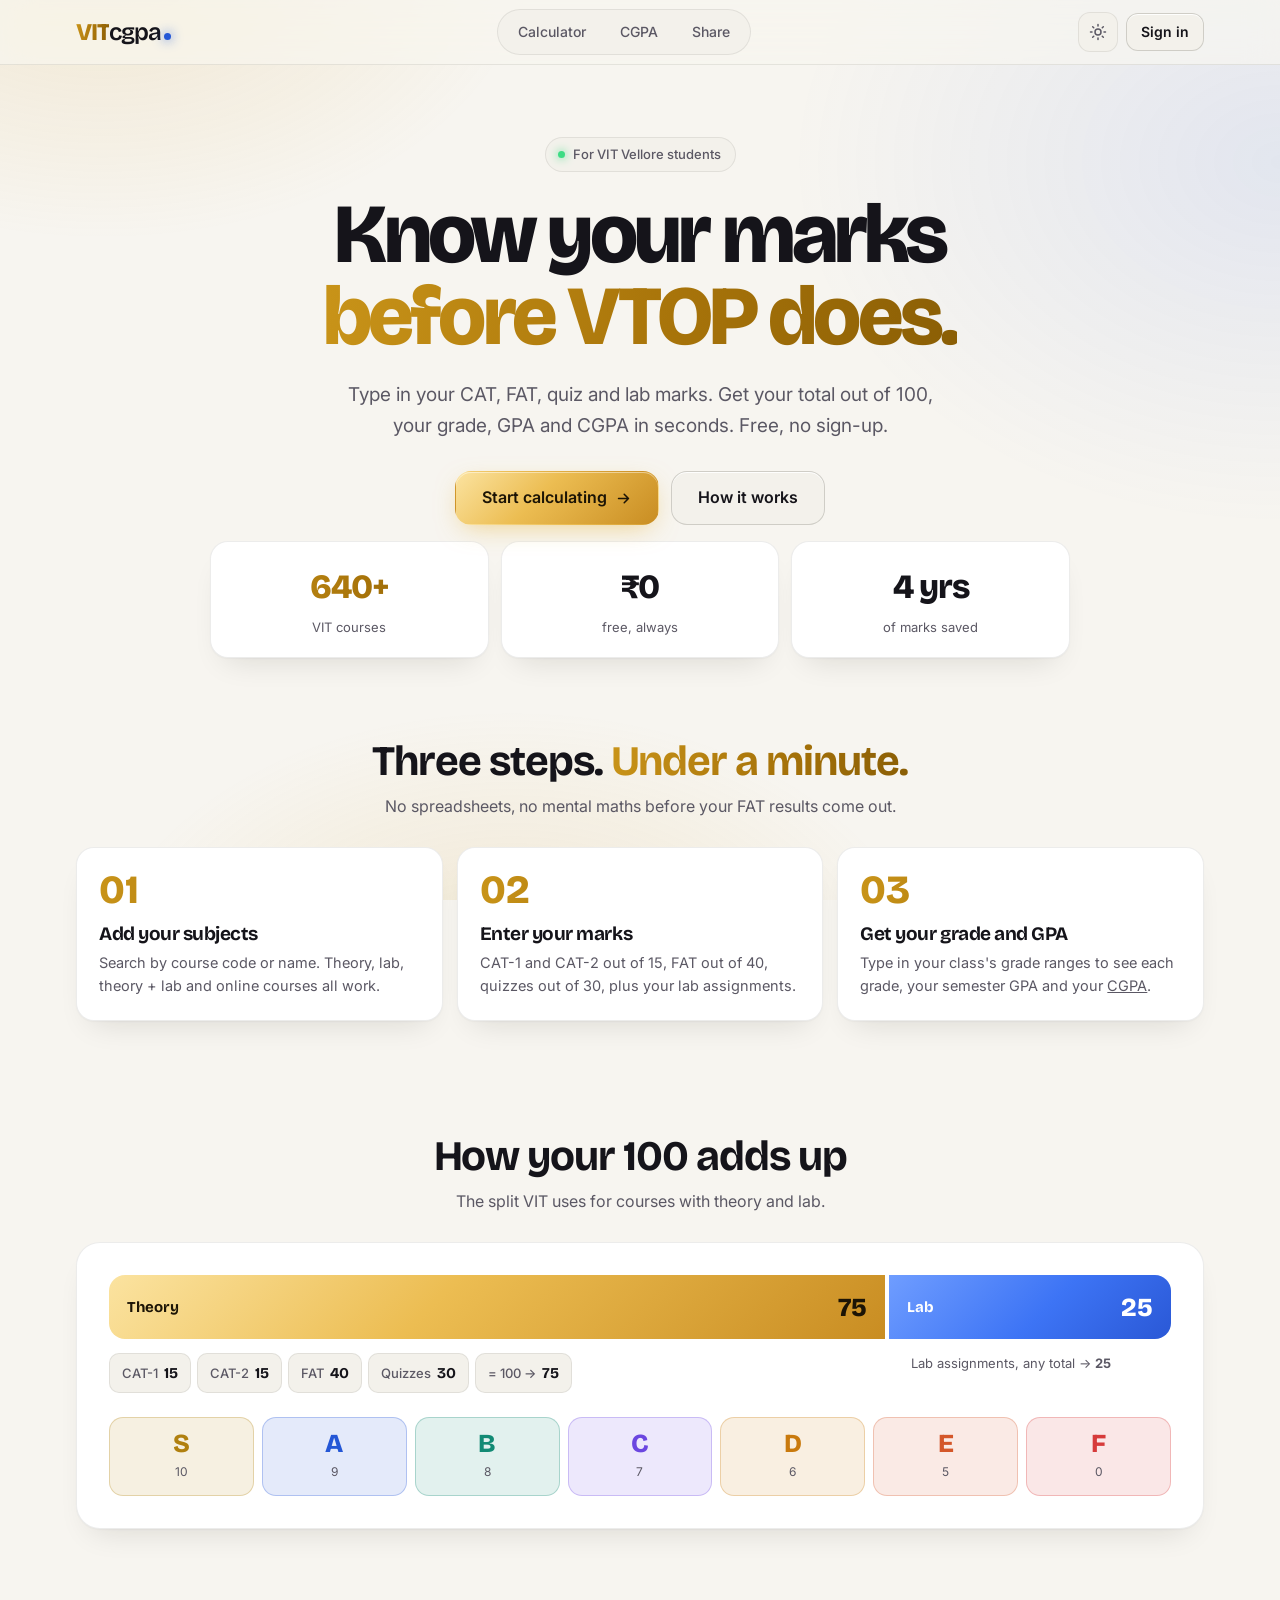
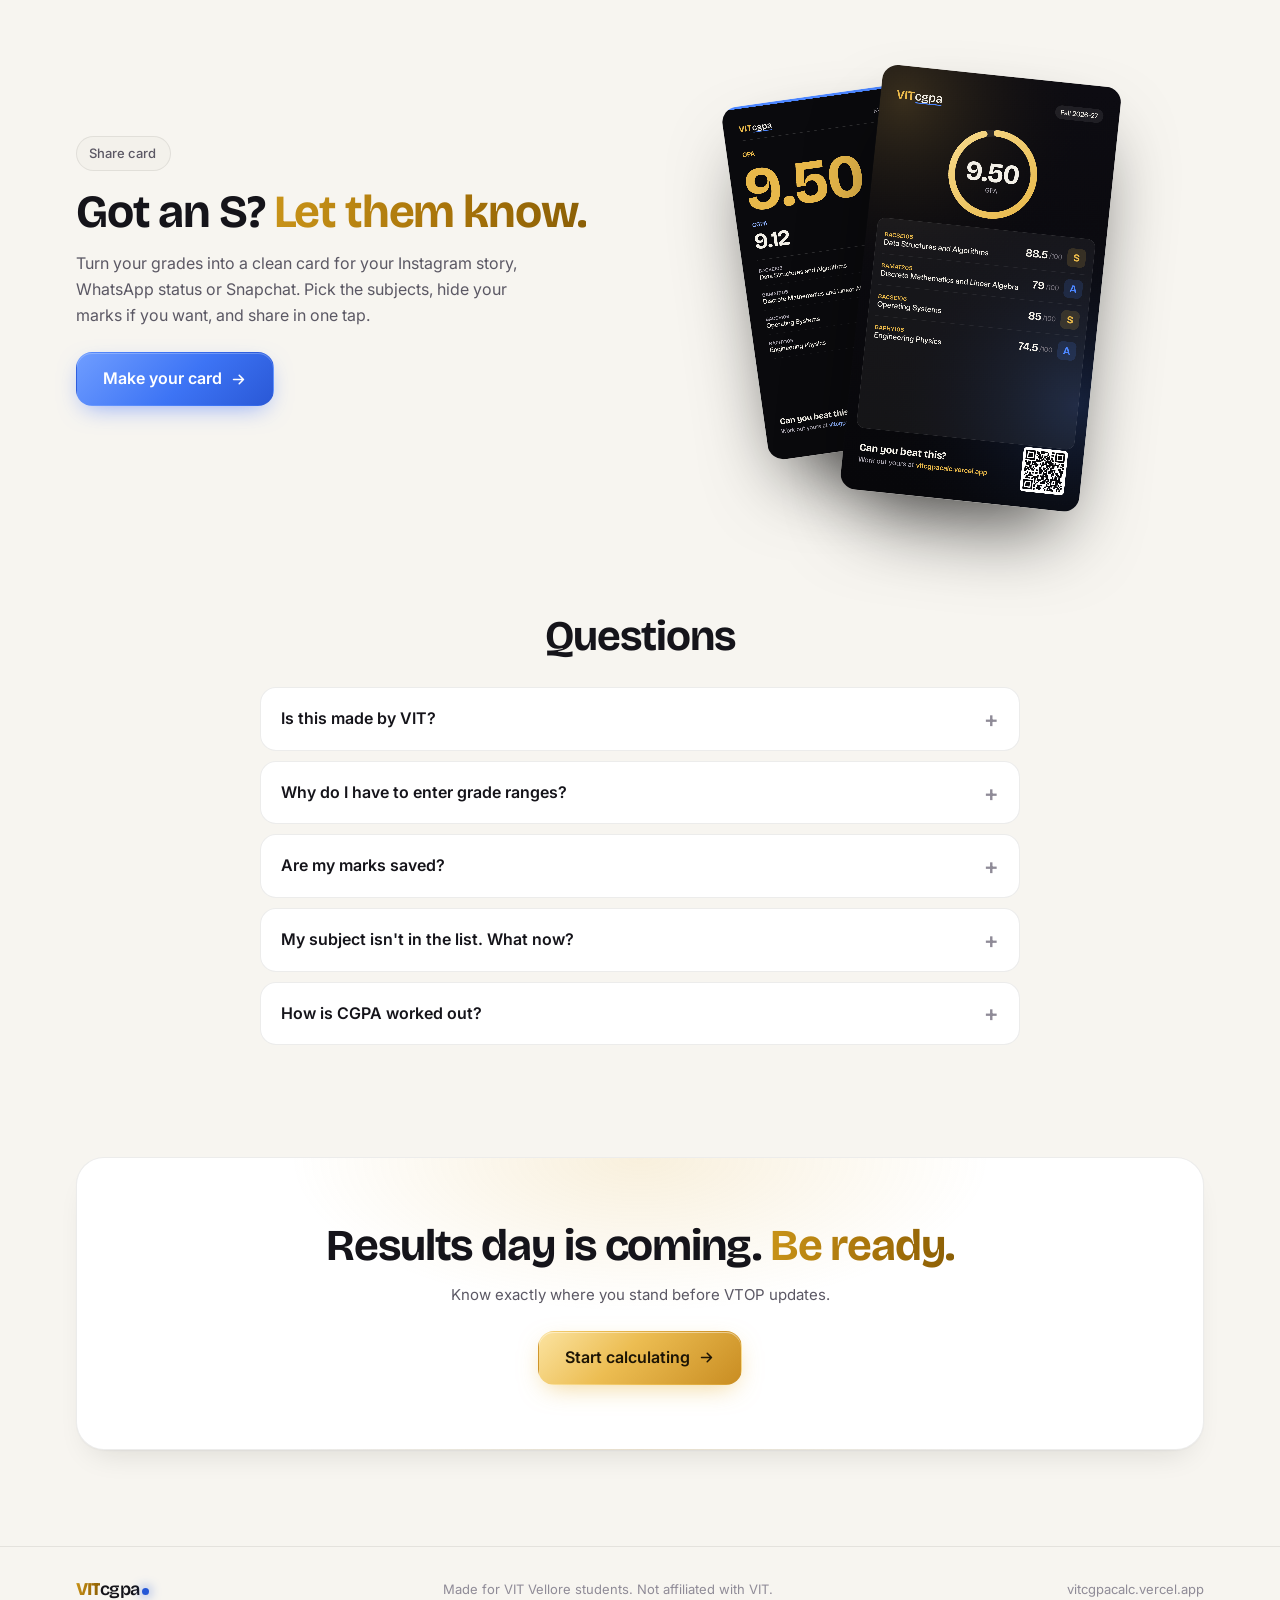
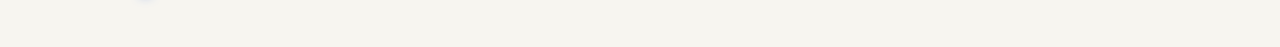
==== index.html @ eaa6151c "Remove home demo, show F in grade ranges, plain grade points, clearer credit labels Co-Authored-By: " ====
<!doctype html>
<html lang="en">
<head>
<meta charset="utf-8">
<meta name="viewport" content="width=device-width, initial-scale=1, viewport-fit=cover">
<title>VIT cgpa · Marks, grade and CGPA calculator for VIT Vellore</title>
<meta name="description" content="Free marks, grade, GPA and CGPA calculator for VIT Vellore students. Enter CAT-1, CAT-2, FAT, quiz and lab marks to see your total out of 100.">
<meta name="theme-color" content="#07070a">
<link rel="preconnect" href="https://fonts.googleapis.com">
<link rel="preconnect" href="https://fonts.gstatic.com" crossorigin>
<link href="https://fonts.googleapis.com/css2?family=Bricolage+Grotesque:opsz,wght@12..96,500..800&family=Inter:wght@400;500;600&display=swap" rel="stylesheet">
<link rel="stylesheet" href="css/style.css">
<script src="js/common.js"></script>
</head>
<body>
<header class="top">
  <div class="wrap top-in">
    <a class="logo" href="./" aria-label="VIT cgpa home"><b>VIT</b><span>cgpa</span><i aria-hidden="true"></i></a>
    <nav class="tabs" aria-label="Main">
      <a class="tab" href="calc">Calculator</a>
      <a class="tab" href="cgpa">CGPA</a>
      <a class="tab" href="share">Share</a>
    </nav>
    <div class="top-actions">
      <button class="icon-btn" type="button" data-theme-toggle aria-label="Switch light or dark mode">
        <svg class="theme-moon" viewBox="0 0 24 24" fill="none" stroke="currentColor" stroke-width="2" stroke-linecap="round" stroke-linejoin="round"><path d="M21 12.8A9 9 0 1 1 11.2 3a7 7 0 0 0 9.8 9.8z"/></svg>
        <svg class="theme-sun" viewBox="0 0 24 24" fill="none" stroke="currentColor" stroke-width="2" stroke-linecap="round"><circle cx="12" cy="12" r="4"/><path d="M12 2v2M12 20v2M4.9 4.9l1.4 1.4M17.7 17.7l1.4 1.4M2 12h2M20 12h2M4.9 19.1l1.4-1.4M17.7 6.3l1.4-1.4"/></svg>
      </button>
      <a class="btn btn-sm" href="#" data-signin>Sign in</a>
    </div>
  </div>
</header>

<main class="wrap">
  <section class="hero">
    <span class="eyebrow"><span class="dot"></span>For VIT Vellore students</span>
    <h1>Know your marks<br><span class="grad">before VTOP does.</span></h1>
    <p class="lead">Type in your CAT, FAT, quiz and lab marks. Get your total out of 100, your grade, GPA and CGPA in seconds. Free, no sign-up.</p>
    <div class="cta">
      <a class="btn btn-gold btn-lg" href="calc">Start calculating
        <svg class="arrow" viewBox="0 0 24 24" fill="none" stroke="currentColor" stroke-width="2.2" stroke-linecap="round" stroke-linejoin="round"><path d="M5 12h14M13 6l6 6-6 6"/></svg></a>
      <a class="btn btn-lg" href="#how">How it works</a>
    </div>

    <div class="tiles">
      <div class="tile"><b class="grad">640+</b><span>VIT courses</span></div>
      <div class="tile"><b>₹0</b><span>free, always</span></div>
      <div class="tile"><b>4 yrs</b><span>of marks saved</span></div>
    </div>
  </section>

  <section class="section reveal" id="how">
    <div class="section-head center">
      <h2>Three steps. <span class="grad">Under a minute.</span></h2>
      <p>No spreadsheets, no mental maths before your FAT results come out.</p>
    </div>
    <div class="steps">
      <div class="step"><div class="num">01</div><h3>Add your subjects</h3><p>Search by course code or name. Theory, lab, theory + lab and online courses all work.</p></div>
      <div class="step"><div class="num">02</div><h3>Enter your marks</h3><p>CAT-1 and CAT-2 out of 15, FAT out of 40, quizzes out of 30, plus your lab assignments.</p></div>
      <div class="step"><div class="num">03</div><h3>Get your grade and GPA</h3><p>Type in your class's grade ranges to see each grade, your semester GPA and your <a href="cgpa">CGPA</a>.</p></div>
    </div>
  </section>

  <section class="section reveal">
    <div class="section-head center">
      <h2>How your 100 adds up</h2>
      <p>The split VIT uses for courses with theory and lab.</p>
    </div>
    <div class="split">
      <div class="split-bar"><div class="th"><span>Theory</span><b>75</b></div><div class="lb"><span>Lab</span><b>25</b></div></div>
      <div class="split-parts">
        <div class="chips"><span class="chip">CAT-1 <b>15</b></span><span class="chip">CAT-2 <b>15</b></span><span class="chip">FAT <b>40</b></span><span class="chip">Quizzes <b>30</b></span><span class="chip">= 100 → <b>75</b></span></div>
        <div class="lbn">Lab assignments, any total → <b>25</b></div>
      </div>
      <div class="grade-scale" aria-label="Grade points">
        <div style="--gc:var(--g-S)"><b>S</b><span>10</span></div>
        <div style="--gc:var(--g-A)"><b>A</b><span>9</span></div>
        <div style="--gc:var(--g-B)"><b>B</b><span>8</span></div>
        <div style="--gc:var(--g-C)"><b>C</b><span>7</span></div>
        <div style="--gc:var(--g-D)"><b>D</b><span>6</span></div>
        <div style="--gc:var(--g-E)"><b>E</b><span>5</span></div>
        <div style="--gc:var(--g-F)"><b>F</b><span>0</span></div>
      </div>
    </div>
  </section>

  <section class="section reveal">
    <div class="share-sec">
      <div>
        <span class="eyebrow">Share card</span>
        <h2 style="margin-top:16px">Got an S? <span class="grad">Let them know.</span></h2>
        <p>Turn your grades into a clean card for your Instagram story, WhatsApp status or Snapchat. Pick the subjects, hide your marks if you want, and share in one tap.</p>
        <a class="btn btn-primary btn-lg" href="share">Make your card
          <svg class="arrow" viewBox="0 0 24 24" fill="none" stroke="currentColor" stroke-width="2.2" stroke-linecap="round" stroke-linejoin="round"><path d="M5 12h14M13 6l6 6-6 6"/></svg></a>
      </div>
      <div class="fan" aria-hidden="true"><canvas class="c1" id="fan1"></canvas><canvas class="c2" id="fan2"></canvas></div>
    </div>
  </section>

  <section class="section reveal">
    <div class="section-head center"><h2>Questions</h2></div>
    <div class="faq">
      <details><summary>Is this made by VIT?</summary><p>No. It's an independent tool made by a VIT Vellore student. Your official marks and grades are always the ones on VTOP.</p></details>
      <details><summary>Why do I have to enter grade ranges?</summary><p>VIT grades are relative, so the cut-offs change from class to class. Type in the ranges your faculty shares and the grade will match your class.</p></details>
      <details><summary>Are my marks saved?</summary><p>Yes, on this device. Sign-in with your VIT student account is coming soon so your marks follow you to every device.</p></details>
      <details><summary>My subject isn't in the list. What now?</summary><p>Add it yourself with its code, title, type and credits. It takes ten seconds and works exactly like the built-in ones.</p></details>
      <details><summary>How is CGPA worked out?</summary><p>Credits × grade points for every course, divided by your total credits. Bigger semesters count more, so it's not a plain average of your GPAs.</p></details>
    </div>
  </section>

  <section class="section reveal">
    <div class="cta-band">
      <h2>Results day is coming. <span class="grad">Be ready.</span></h2>
      <p>Know exactly where you stand before VTOP updates.</p>
      <a class="btn btn-gold btn-lg" href="calc">Start calculating
        <svg class="arrow" viewBox="0 0 24 24" fill="none" stroke="currentColor" stroke-width="2.2" stroke-linecap="round" stroke-linejoin="round"><path d="M5 12h14M13 6l6 6-6 6"/></svg></a>
    </div>
  </section>
</main>

<footer class="footer"><div class="wrap"><a class="logo" href="./" aria-label="VIT cgpa home"><b>VIT</b><span>cgpa</span><i aria-hidden="true"></i></a><span>Made for VIT Vellore students. Not affiliated with VIT.</span><span>vitcgpacalc.vercel.app</span></div></footer>
<script src="js/qr.js"></script>
<script src="js/card.js"></script>
<script src="js/home.js"></script>
</body>
</html>
---- css/style.css ----
/* ===== tokens ===== */
:root {
  --bg: #07070a;
  --glow-a: rgba(232, 184, 74, 0.13);
  --glow-b: rgba(60, 110, 255, 0.12);
  --surface: #101015;
  --surface-2: #17171e;
  --surface-3: #22222b;
  --glass: rgba(18, 18, 24, 0.72);
  --border: rgba(255, 255, 255, 0.07);
  --border-strong: rgba(255, 255, 255, 0.14);
  --hi: rgba(255, 255, 255, 0.06);
  --text: #f5f2ea;
  --text-2: #aaa6b0;
  --text-3: #6d6a75;
  --gold: #e8b84a;
  --gold-2: #f6d98b;
  --gold-ink: #1c1405;
  --gold-soft: rgba(232, 184, 74, 0.12);
  --gold-grad: linear-gradient(135deg, #fbe3a0 0%, #ecbd52 42%, #c98d22 100%);
  --text-grad: linear-gradient(100deg, #fbe3a0 0%, #e8b84a 45%, #d9962a 100%);
  --blue: #4c86ff;
  --blue-hover: #6b9bff;
  --blue-soft: rgba(76, 134, 255, 0.14);
  --blue-grad: linear-gradient(135deg, #6f9dff 0%, #3d74f5 55%, #2a58d6 100%);
  --on-blue: #ffffff;
  --danger: #ff6b6b;
  --danger-soft: rgba(255, 107, 107, 0.12);
  --warn-bg: rgba(232, 184, 74, 0.08);
  --warn-text: #f0cd7a;
  --g-S: #e8b84a; --g-A: #4c86ff; --g-B: #2fc4a8; --g-C: #9d7bff;
  --g-D: #f2a23c; --g-E: #f07a4a; --g-F: #ff5d5d;
  --radius: 18px;
  --radius-sm: 12px;
  --shadow: 0 1px 0 var(--hi) inset, 0 20px 40px -18px rgba(0, 0, 0, 0.6);
  --shadow-lg: 0 1px 0 var(--hi) inset, 0 40px 80px -30px rgba(0, 0, 0, 0.8);
  --ease: cubic-bezier(.2, .8, .2, 1);
  --font-display: "Bricolage Grotesque", system-ui, sans-serif;
  --font-body: "Inter", system-ui, sans-serif;
  color-scheme: dark;
}
:root[data-theme="light"] {
  --bg: #f7f5f0; --glow-a: rgba(214, 160, 40, 0.16); --glow-b: rgba(50, 100, 230, 0.10);
  --surface: #ffffff; --surface-2: #f3f1eb; --surface-3: #e8e4db; --glass: rgba(255, 255, 255, 0.78);
  --border: rgba(24, 20, 10, 0.08); --border-strong: rgba(24, 20, 10, 0.16); --hi: rgba(255, 255, 255, 0.9);
  --text: #15141a; --text-2: #5b5864; --text-3: #8f8b97;
  --gold: #b0800f; --gold-2: #7d5a05; --gold-ink: #1c1405; --gold-soft: rgba(176, 128, 15, 0.12);
  --text-grad: linear-gradient(100deg, #c99419 0%, #a8740a 55%, #8a5e05 100%);
  --blue: #2457d6; --blue-hover: #1c48b8; --blue-soft: rgba(36, 87, 214, 0.1);
  --danger: #d63b3b; --danger-soft: rgba(214, 59, 59, 0.08);
  --warn-bg: #fbf1d8; --warn-text: #6e5005;
  --g-S: #b0800f; --g-A: #2457d6; --g-B: #128a74; --g-C: #6b46e0;
  --g-D: #c97a0e; --g-E: #d4572a; --g-F: #d63b3b;
  --shadow: 0 1px 2px rgba(24, 20, 10, 0.04), 0 16px 32px -16px rgba(24, 20, 10, 0.14);
  --shadow-lg: 0 2px 4px rgba(24, 20, 10, 0.04), 0 40px 70px -30px rgba(24, 20, 10, 0.25);
  color-scheme: light;
}
@media (prefers-color-scheme: light) {
  :root:not([data-theme="dark"]) {
    --bg: #f7f5f0; --glow-a: rgba(214, 160, 40, 0.16); --glow-b: rgba(50, 100, 230, 0.10);
    --surface: #ffffff; --surface-2: #f3f1eb; --surface-3: #e8e4db; --glass: rgba(255, 255, 255, 0.78);
    --border: rgba(24, 20, 10, 0.08); --border-strong: rgba(24, 20, 10, 0.16); --hi: rgba(255, 255, 255, 0.9);
    --text: #15141a; --text-2: #5b5864; --text-3: #8f8b97;
    --gold: #b0800f; --gold-2: #7d5a05; --gold-ink: #1c1405; --gold-soft: rgba(176, 128, 15, 0.12);
    --text-grad: linear-gradient(100deg, #c99419 0%, #a8740a 55%, #8a5e05 100%);
    --blue: #2457d6; --blue-hover: #1c48b8; --blue-soft: rgba(36, 87, 214, 0.1);
    --danger: #d63b3b; --danger-soft: rgba(214, 59, 59, 0.08);
    --warn-bg: #fbf1d8; --warn-text: #6e5005;
    --g-S: #b0800f; --g-A: #2457d6; --g-B: #128a74; --g-C: #6b46e0;
    --g-D: #c97a0e; --g-E: #d4572a; --g-F: #d63b3b;
    --shadow: 0 1px 2px rgba(24, 20, 10, 0.04), 0 16px 32px -16px rgba(24, 20, 10, 0.14);
    --shadow-lg: 0 2px 4px rgba(24, 20, 10, 0.04), 0 40px 70px -30px rgba(24, 20, 10, 0.25);
    color-scheme: light;
  }
}

/* ===== base ===== */
*, *::before, *::after { box-sizing: border-box; }
html { -webkit-text-size-adjust: 100%; scroll-behavior: smooth; }
body {
  margin: 0; min-height: 100vh; background: var(--bg); color: var(--text);
  font: 400 15px/1.6 var(--font-body); -webkit-font-smoothing: antialiased; overflow-x: hidden;
}
body::before {
  content: ""; position: fixed; inset: 0; z-index: -1; pointer-events: none;
  background:
    radial-gradient(620px 420px at 8% -6%, var(--glow-a), transparent 70%),
    radial-gradient(700px 520px at 100% 18%, var(--glow-b), transparent 70%),
    radial-gradient(600px 400px at 40% 110%, var(--glow-a), transparent 70%);
}
h1, h2, h3 { font-family: var(--font-display); font-weight: 700; letter-spacing: -0.025em; line-height: 1.1; margin: 0; }
a { color: inherit; }
button, input, select { font: inherit; color: inherit; }
button { cursor: pointer; }
::selection { background: var(--gold); color: var(--gold-ink); }
:focus-visible { outline: 2px solid var(--blue); outline-offset: 2px; }
[hidden] { display: none !important; }
.sr-only { position: absolute; width: 1px; height: 1px; overflow: hidden; clip: rect(0 0 0 0); white-space: nowrap; }
.wrap { width: 100%; max-width: 1160px; margin: 0 auto; padding: 0 16px; }
.grad { background: var(--text-grad); -webkit-background-clip: text; background-clip: text; color: transparent; }

/* ===== header ===== */
.top { position: sticky; top: 0; z-index: 30; background: color-mix(in srgb, var(--bg) 72%, transparent); backdrop-filter: saturate(160%) blur(16px); -webkit-backdrop-filter: saturate(160%) blur(16px); border-bottom: 1px solid var(--border); }
.top-in { display: flex; align-items: center; gap: 12px; height: 64px; }
.logo { font-family: var(--font-display); font-size: 24px; font-weight: 800; letter-spacing: -0.05em; text-decoration: none; display: inline-flex; align-items: baseline; line-height: 1; flex: none; }
.logo b { font-weight: 800; background: var(--text-grad); -webkit-background-clip: text; background-clip: text; color: transparent; }
.logo span { color: var(--text); font-weight: 600; }
.logo i { width: 7px; height: 7px; border-radius: 50%; background: var(--blue); margin-left: 3px; display: inline-block; box-shadow: 0 0 12px var(--blue); }
.tabs { display: flex; gap: 2px; padding: 4px; margin: 0 auto; border-radius: 999px; background: var(--surface-2); border: 1px solid var(--border); }
.tab { text-decoration: none; padding: 7px 16px; border-radius: 999px; font-size: 14px; font-weight: 500; color: var(--text-2); transition: color .15s, background .15s; text-align: center; white-space: nowrap; }
.tab:hover { color: var(--text); }
.tab[aria-current="page"] { color: var(--text); background: var(--surface); box-shadow: 0 1px 0 var(--hi) inset, 0 2px 8px rgba(0, 0, 0, .25); }
.top-actions { display: flex; align-items: center; gap: 8px; flex: none; }
.icon-btn { width: 40px; height: 40px; display: grid; place-items: center; border-radius: 12px; border: 1px solid var(--border); background: var(--surface-2); color: var(--text-2); transition: color .15s, border-color .15s; }
.icon-btn:hover { color: var(--text); border-color: var(--border-strong); }
.icon-btn svg { width: 18px; height: 18px; }
.theme-sun { display: none; }
:root[data-theme="light"] .theme-sun { display: block; }
:root[data-theme="light"] .theme-moon { display: none; }
@media (prefers-color-scheme: light) {
  :root:not([data-theme]) .theme-sun { display: block; }
  :root:not([data-theme]) .theme-moon { display: none; }
}
@media (max-width: 720px) {
  .top-in { flex-wrap: wrap; height: auto; padding-top: 10px; padding-bottom: 10px; row-gap: 10px; }
  .top-actions { margin-left: auto; }
  .tabs { order: 3; width: 100%; margin: 0; }
  .tab { flex: 1; padding: 8px 6px; }
}

/* ===== buttons ===== */
.btn { position: relative; display: inline-flex; align-items: center; justify-content: center; gap: 8px; height: 46px; padding: 0 20px; border-radius: 14px; border: 1px solid var(--border-strong); background: var(--surface-2); font-weight: 600; font-size: 15px; text-decoration: none; transition: transform .12s, box-shadow .2s, background .15s, border-color .15s; white-space: nowrap; box-shadow: 0 1px 0 var(--hi) inset; }
.btn:hover { border-color: var(--text-3); }
.btn:active { transform: scale(0.97); }
.btn-primary { background: var(--blue-grad); border-color: transparent; color: var(--on-blue); box-shadow: 0 1px 0 rgba(255,255,255,.25) inset, 0 8px 24px -8px rgba(60, 110, 255, .6); }
.btn-primary:hover { border-color: transparent; box-shadow: 0 1px 0 rgba(255,255,255,.25) inset, 0 10px 30px -6px rgba(60, 110, 255, .75); }
.btn-gold { background: var(--gold-grad); border-color: transparent; color: var(--gold-ink); box-shadow: 0 1px 0 rgba(255,255,255,.45) inset, 0 8px 26px -8px rgba(232, 184, 74, .65); }
.btn-gold:hover { border-color: transparent; box-shadow: 0 1px 0 rgba(255,255,255,.45) inset, 0 12px 34px -6px rgba(232, 184, 74, .8); }
.btn-lg { height: 54px; padding: 0 26px; font-size: 16px; border-radius: 16px; }
.btn-sm { height: 38px; padding: 0 14px; font-size: 14px; border-radius: 12px; }
.btn-ghost { background: transparent; border-color: transparent; color: var(--text-2); box-shadow: none; }
.btn-ghost:hover { color: var(--text); background: var(--surface-2); border-color: transparent; }
.btn svg { width: 17px; height: 17px; }
.btn .arrow { transition: transform .2s var(--ease); }
.btn:hover .arrow { transform: translateX(3px); }

/* ===== banner ===== */
.banner { background: var(--warn-bg); color: var(--warn-text); font-size: 13.5px; border-bottom: 1px solid var(--border); }
.banner .wrap { display: flex; align-items: center; gap: 10px; min-height: 42px; padding-top: 6px; padding-bottom: 6px; }
.banner p { margin: 0; flex: 1; }
.banner a { font-weight: 600; }
.banner button { background: none; border: 0; color: inherit; padding: 6px; border-radius: 8px; display: grid; }
.banner button svg { width: 16px; height: 16px; }

/* ===== shared bits ===== */
.eyebrow { display: inline-flex; align-items: center; gap: 8px; font-size: 13px; color: var(--text-2); background: var(--surface-2); border: 1px solid var(--border); padding: 6px 14px 6px 12px; border-radius: 999px; font-weight: 500; }
.eyebrow .dot { width: 7px; height: 7px; border-radius: 50%; background: #3ddc84; box-shadow: 0 0 10px #3ddc84; }
.section { padding: 56px 0; }
.section-head { margin-bottom: 28px; }
.section-head.center { text-align: center; }
.section-head h2 { font-size: clamp(28px, 4.6vw, 42px); }
.section-head p { color: var(--text-2); margin: 10px auto 0; max-width: 560px; font-size: 16px; }
.steps { display: grid; gap: 14px; grid-template-columns: repeat(auto-fit, minmax(240px, 1fr)); }
.step { background: var(--surface); border: 1px solid var(--border); border-radius: var(--radius); padding: 22px; box-shadow: var(--shadow); }
.step .num { font-family: var(--font-display); font-size: 40px; font-weight: 800; line-height: 1; background: var(--text-grad); -webkit-background-clip: text; background-clip: text; color: transparent; }
.step h3 { font-size: 19px; margin: 14px 0 6px; }
.step p { color: var(--text-2); margin: 0; font-size: 14.5px; }
.footer { border-top: 1px solid var(--border); padding: 32px 0 48px; color: var(--text-3); font-size: 13px; margin-top: 40px; }
.footer .wrap { display: flex; flex-wrap: wrap; gap: 8px 24px; justify-content: space-between; align-items: center; }
.footer .logo { font-size: 18px; }
.reveal { opacity: 0; transform: translateY(16px); transition: opacity .6s var(--ease), transform .6s var(--ease); }
.reveal.in { opacity: 1; transform: none; }

/* ===== app layout ===== */
.calc { display: grid; grid-template-columns: minmax(0, 1fr); gap: 20px; padding-top: 28px; padding-bottom: 130px; }
@media (min-width: 1000px) { .calc { grid-template-columns: minmax(0, 1fr) 340px; align-items: start; padding-bottom: 60px; } }
.page-title { display: flex; flex-wrap: wrap; align-items: end; justify-content: space-between; gap: 14px; margin-bottom: 18px; }
.page-title h1 { font-size: clamp(30px, 5.5vw, 42px); }
.page-title p { color: var(--text-2); margin: 6px 0 0; font-size: 15px; }
.field { display: flex; flex-direction: column; gap: 6px; }
.field > span { font-size: 12.5px; color: var(--text-2); font-weight: 500; }
.select, .input { height: 46px; border-radius: var(--radius-sm); border: 1px solid var(--border-strong); background: var(--surface); padding: 0 14px; width: 100%; transition: border-color .15s, box-shadow .15s; }
.select { appearance: none; padding-right: 38px; font-weight: 500; background-image: url("data:image/svg+xml,%3Csvg xmlns='http://www.w3.org/2000/svg' width='16' height='16' fill='none' stroke='%23999' stroke-width='2' viewBox='0 0 24 24'%3E%3Cpath d='m6 9 6 6 6-6'/%3E%3C/svg%3E"); background-repeat: no-repeat; background-position: right 12px center; }
.input:focus, .select:focus { outline: none; border-color: var(--blue); box-shadow: 0 0 0 4px var(--blue-soft); }

/* search */
.search { position: relative; margin-bottom: 16px; }
.search-box { display: flex; align-items: center; gap: 12px; height: 58px; border-radius: var(--radius); border: 1px solid var(--border-strong); background: var(--surface); padding: 0 18px; box-shadow: var(--shadow); transition: border-color .15s, box-shadow .15s; }
.search-box:focus-within { border-color: var(--blue); box-shadow: 0 0 0 4px var(--blue-soft), var(--shadow); }
.search-box svg { width: 20px; height: 20px; color: var(--text-3); flex: none; }
.search-box input { flex: 1; min-width: 0; border: 0; background: transparent; height: 100%; font-size: 16px; outline: none; }
.search-box input::placeholder { color: var(--text-3); }
.results { position: absolute; z-index: 20; left: 0; right: 0; top: calc(100% + 8px); background: var(--surface); border: 1px solid var(--border-strong); border-radius: var(--radius); box-shadow: var(--shadow-lg); padding: 6px; max-height: 380px; overflow-y: auto; animation: pop .16s var(--ease); }
@keyframes pop { from { opacity: 0; transform: translateY(-4px) scale(.99); } }
.result { display: flex; align-items: center; gap: 12px; width: 100%; text-align: left; padding: 11px 12px; border: 0; border-radius: var(--radius-sm); background: transparent; }
.result:hover, .result.active { background: var(--surface-2); }
.result .code { font-family: var(--font-display); font-weight: 700; font-size: 14px; min-width: 92px; color: var(--gold); }
.result .title { flex: 1; min-width: 0; color: var(--text); font-size: 14px; overflow: hidden; text-overflow: ellipsis; white-space: nowrap; }
.result.added { opacity: 0.45; }
.results .none { padding: 14px; color: var(--text-2); font-size: 14px; }
.results .none button { margin-top: 10px; }
.pill { font-size: 11.5px; font-weight: 600; padding: 3px 9px; border-radius: 999px; background: var(--surface-3); color: var(--text-2); white-space: nowrap; letter-spacing: 0.01em; }

/* subject cards */
.cards { display: grid; gap: 16px; }
.empty { text-align: center; padding: 56px 24px; border: 1px dashed var(--border-strong); border-radius: var(--radius); color: var(--text-2); background: color-mix(in srgb, var(--surface) 50%, transparent); }
.empty h2 { font-size: 22px; color: var(--text); margin-bottom: 8px; }
.empty p { margin: 0 auto; max-width: 380px; font-size: 14.5px; }
.card { background: var(--surface); border: 1px solid var(--border); border-radius: var(--radius); box-shadow: var(--shadow); animation: rise .35s var(--ease); }
@keyframes rise { from { opacity: 0; transform: translateY(10px); } }
.card-head { display: flex; align-items: flex-start; gap: 12px; padding: 18px 18px 0; }
.card-head .meta { flex: 1; min-width: 0; }
.card-head .code { display: inline-block; font-family: var(--font-display); font-weight: 700; font-size: 12.5px; color: var(--gold); letter-spacing: 0.03em; background: var(--gold-soft); padding: 2px 9px; border-radius: 7px; }
.card-head h2 { font-size: 19px; margin: 8px 0 8px; }
.card-head .tags { display: flex; flex-wrap: wrap; gap: 6px; align-items: center; }
.card-body { padding: 16px 18px 18px; display: grid; gap: 12px; }
.seg { display: inline-flex; background: var(--surface-2); border: 1px solid var(--border); border-radius: 999px; padding: 3px; }
.seg button { border: 0; background: transparent; padding: 5px 12px; border-radius: 999px; font-size: 12.5px; color: var(--text-2); font-weight: 600; transition: background .15s, color .15s; }
.seg button[aria-pressed="true"] { background: var(--surface); color: var(--text); box-shadow: 0 1px 0 var(--hi) inset, 0 2px 6px rgba(0,0,0,.25); }
.marks { display: grid; grid-template-columns: repeat(3, minmax(0, 1fr)); gap: 10px; }
.mark { background: var(--surface-2); border: 1px solid var(--border); border-radius: 14px; padding: 10px 12px; display: flex; flex-direction: column; gap: 2px; transition: border-color .15s, box-shadow .15s; }
.mark:focus-within { border-color: var(--blue); box-shadow: 0 0 0 4px var(--blue-soft); }
.mark.bad { border-color: var(--danger); background: var(--danger-soft); }
.mark label { font-size: 12px; color: var(--text-2); font-weight: 600; letter-spacing: 0.02em; }
.mark .val { display: flex; align-items: baseline; gap: 4px; }
.mark input { width: 100%; min-width: 0; border: 0; background: transparent; font-family: var(--font-display); font-size: 26px; font-weight: 700; padding: 0; outline: none; letter-spacing: -0.02em; }
.mark input::placeholder { color: var(--text-3); font-weight: 500; }
.mark .max { color: var(--text-3); font-size: 13px; white-space: nowrap; font-weight: 500; }
.err { color: var(--danger); font-size: 12.5px; margin: 0; }
.err:empty { display: none; }

details.fold { background: var(--surface-2); border: 1px solid var(--border); border-radius: 14px; }
details.fold > summary { list-style: none; cursor: pointer; display: flex; align-items: center; gap: 10px; padding: 13px 14px; font-weight: 600; font-size: 14px; user-select: none; }
details.fold > summary::-webkit-details-marker { display: none; }
details.fold > summary .sum { margin-left: auto; color: var(--text-2); font-weight: 600; font-family: var(--font-display); }
details.fold > summary .chev { width: 16px; height: 16px; color: var(--text-3); transition: transform .25s var(--ease); flex: none; }
details.fold[open] > summary .chev { transform: rotate(180deg); }
details.fold[open] > .fold-body { animation: rise .25s var(--ease); }
.fold-body { padding: 0 14px 14px; display: grid; gap: 8px; }
.item { display: grid; grid-template-columns: minmax(0, 1fr) 72px 20px 64px 34px; gap: 6px; align-items: center; }
.item input { height: 40px; border-radius: 10px; border: 1px solid var(--border); background: var(--surface); padding: 0 10px; min-width: 0; width: 100%; transition: border-color .15s; }
.item input:focus { outline: none; border-color: var(--blue); }
.item input.bad { border-color: var(--danger); background: var(--danger-soft); }
.item .score, .item .imax { text-align: center; font-family: var(--font-display); font-weight: 700; }
.item .slash { color: var(--text-3); text-align: center; }
.item .rm { width: 34px; height: 34px; border: 0; background: transparent; color: var(--text-3); border-radius: 10px; display: grid; place-items: center; }
.item .rm:hover { color: var(--danger); background: var(--danger-soft); }
.item .rm svg { width: 16px; height: 16px; }
.item-head { display: grid; grid-template-columns: minmax(0, 1fr) 72px 20px 64px 34px; gap: 6px; font-size: 11.5px; color: var(--text-3); padding: 0 2px; font-weight: 500; }
.item-head span:nth-child(2), .item-head span:nth-child(4) { text-align: center; }
.fold-foot { display: flex; align-items: center; justify-content: space-between; gap: 8px; flex-wrap: wrap; }
.fold-foot .note { font-size: 12.5px; color: var(--text-2); }

.ranges { display: grid; grid-template-columns: repeat(4, minmax(0, 1fr)); gap: 8px; }
@media (min-width: 560px) { .ranges { grid-template-columns: repeat(7, minmax(0, 1fr)); } }
.range { display: flex; flex-direction: column; align-items: center; gap: 2px; background: var(--surface); border: 1px solid var(--border); border-radius: 12px; padding: 8px 4px; transition: border-color .15s; }
.range:focus-within { border-color: var(--blue); }
.range label { font-family: var(--font-display); font-weight: 800; font-size: 17px; }
.range input { width: 100%; text-align: center; border: 0; background: transparent; font-family: var(--font-display); font-weight: 700; font-size: 18px; outline: none; height: 28px; }
.range small { font-size: 11px; color: var(--text-3); }
.range.bad { border-color: var(--danger); }
.range-part { font-size: 12.5px; font-weight: 600; color: var(--text-2); margin: 4px 0 -2px; }

.result-row { display: flex; align-items: center; gap: 16px; background: linear-gradient(135deg, color-mix(in srgb, var(--ring, var(--text-3)) 10%, var(--surface-2)), var(--surface-2) 60%); border: 1px solid var(--border); border-radius: 16px; padding: 14px; }
.ring { width: 70px; height: 70px; flex: none; position: relative; }
.ring svg { width: 100%; height: 100%; transform: rotate(-90deg); overflow: visible; }
.ring circle { fill: none; stroke-width: 6; }
.ring .track { stroke: var(--surface-3); }
.ring .bar { stroke: var(--ring, var(--gold)); stroke-linecap: round; transition: stroke-dashoffset .7s var(--ease), stroke .3s; filter: drop-shadow(0 0 6px color-mix(in srgb, var(--ring, var(--gold)) 55%, transparent)); }
.ring b { position: absolute; inset: 0; display: grid; place-items: center; font-family: var(--font-display); font-weight: 800; font-size: 19px; }
.result-row .info { flex: 1; min-width: 0; }
.result-row .total { font-family: var(--font-display); font-size: 24px; font-weight: 800; letter-spacing: -0.02em; }
.result-row .total i { font-style: normal; color: var(--text-3); font-size: 14px; font-weight: 500; }
.result-row .split { color: var(--text-2); font-size: 13px; }
.grade { min-width: 54px; height: 54px; padding: 0 8px; border-radius: 15px; display: grid; place-items: center; font-family: var(--font-display); font-size: 28px; font-weight: 800; background: color-mix(in srgb, var(--gc, var(--text-3)) 16%, transparent); color: var(--gc, var(--text-3)); border: 1px solid color-mix(in srgb, var(--gc, var(--text-3)) 35%, transparent); box-shadow: 0 0 28px -6px color-mix(in srgb, var(--gc, transparent) 60%, transparent); flex: none; animation: pop .3s var(--ease); }
.grade.none { font-size: 11.5px; font-weight: 600; text-align: center; line-height: 1.2; font-family: var(--font-body); width: 80px; box-shadow: none; border-style: dashed; }

/* summary */
.summary { background: var(--surface); border: 1px solid var(--border); border-radius: var(--radius); padding: 20px; box-shadow: var(--shadow); position: relative; overflow: hidden; }
.summary::before { content: ""; position: absolute; inset: 0 0 auto; height: 3px; background: linear-gradient(90deg, var(--gold), var(--blue)); }
@media (min-width: 1000px) { .summary { position: sticky; top: 84px; } }
.summary h2 { font-size: 14px; color: var(--text-2); font-weight: 500; font-family: var(--font-body); letter-spacing: 0; }
.gpa { font-family: var(--font-display); font-size: 60px; font-weight: 800; line-height: 1; letter-spacing: -0.04em; margin: 8px 0 4px; background: var(--text-grad); -webkit-background-clip: text; background-clip: text; color: transparent; }
.gpa.muted { background: none; color: var(--text-3); }
.summary .sub { color: var(--text-2); font-size: 13px; margin: 0 0 16px; }
.stats { display: grid; grid-template-columns: 1fr 1fr; gap: 8px; }
.stat { background: var(--surface-2); border: 1px solid var(--border); border-radius: 14px; padding: 10px 12px; }
.stat small { display: block; font-size: 12px; color: var(--text-2); }
.stat b { font-family: var(--font-display); font-size: 22px; font-weight: 700; }
.summary-list { list-style: none; padding: 0; margin: 14px 0 0; display: grid; gap: 0; font-size: 13.5px; }
.summary-list li { display: flex; justify-content: space-between; gap: 8px; padding: 8px 0; border-top: 1px solid var(--border); }
.summary-list li span:first-child { color: var(--text-2); overflow: hidden; text-overflow: ellipsis; white-space: nowrap; }
.summary-list li b { font-family: var(--font-display); }
.dock { display: none; }
@media (max-width: 999px) {
  .summary { display: none; }
  .dock { display: flex; position: fixed; left: 12px; right: 12px; bottom: calc(12px + env(safe-area-inset-bottom)); z-index: 25; align-items: center; gap: 12px; background: var(--glass); backdrop-filter: blur(18px) saturate(160%); -webkit-backdrop-filter: blur(18px) saturate(160%); border: 1px solid var(--border-strong); border-radius: 20px; padding: 10px 16px; box-shadow: var(--shadow-lg); }
  .dock .gpa { font-size: 30px; margin: 0; }
  .dock .lbl { font-size: 11.5px; color: var(--text-2); line-height: 1.2; font-weight: 500; }
  .dock .right { margin-left: auto; text-align: right; font-size: 12.5px; color: var(--text-2); }
}

/* dialog + toast */
dialog { border: 1px solid var(--border-strong); border-radius: 22px; background: var(--surface); color: var(--text); padding: 0; width: min(460px, calc(100vw - 32px)); box-shadow: var(--shadow-lg); }
dialog[open] { animation: pop .2s var(--ease); }
dialog::backdrop { background: rgba(0, 0, 0, 0.6); backdrop-filter: blur(4px); }
dialog form { padding: 22px; display: grid; gap: 14px; }
dialog h2 { font-size: 22px; }
dialog .row2 { display: grid; grid-template-columns: 1fr 1fr; gap: 10px; }
dialog .actions { display: flex; justify-content: flex-end; gap: 8px; margin-top: 4px; }
.toast { position: fixed; left: 50%; bottom: calc(100px + env(safe-area-inset-bottom)); transform: translate(-50%, 20px); opacity: 0; background: var(--text); color: var(--bg); padding: 11px 18px; border-radius: 999px; font-size: 14px; font-weight: 600; z-index: 60; transition: opacity .2s, transform .25s var(--ease); pointer-events: none; max-width: calc(100vw - 32px); text-align: center; box-shadow: var(--shadow-lg); }
.toast.show { opacity: 1; transform: translate(-50%, 0); }

@media (max-width: 520px) {
  .card-head h2 { font-size: 17px; }
  .mark { padding: 9px 10px; }
  .mark input { font-size: 22px; }
  .item, .item-head { grid-template-columns: minmax(0, 1fr) 56px 12px 52px 30px; gap: 4px; }
  .item .rm { width: 30px; }
  .result-row { gap: 12px; padding: 12px; }
  .ring { width: 62px; height: 62px; }
  .result-row .total { font-size: 21px; }
  .grade { min-width: 48px; height: 48px; font-size: 24px; }
}
@media (prefers-reduced-motion: reduce) { *, *::before, *::after { animation: none !important; transition: none !important; } .reveal { opacity: 1; transform: none; } }
.lockbar { display: flex; align-items: center; gap: 12px; flex-wrap: wrap; justify-content: space-between; background: var(--gold-soft); border: 1px solid color-mix(in srgb, var(--gold) 35%, transparent); border-radius: var(--radius); padding: 12px 14px; margin-bottom: 14px; }
.lockbar[hidden] { display: none; }
.lockbar div { display: flex; flex-direction: column; gap: 2px; min-width: 0; flex: 1 1 220px; }
.lockbar b { font-family: var(--font-display); font-weight: 600; }
.lockbar span { font-size: 13px; color: var(--text-2); }
.lockbar.locked, .lockbar.done { background: var(--blue-soft); border-color: color-mix(in srgb, var(--blue) 30%, transparent); }
.search-box:has(input:disabled) { opacity: 0.6; }

/* CGPA page */
.cg .cg-inputs { display: grid; gap: 14px; align-content: start; }
.cg .page-title { margin-bottom: 2px; }
.hint { margin: 0; font-size: 13px; color: var(--text-2); }
.cg-card .card-body { gap: 12px; }
.cg-card .card-head .btn { flex: none; }
.cg-card [data-pane] { display: grid; gap: 12px; }
.cg-card [data-pane][hidden] { display: none; }
.marks.two { grid-template-columns: repeat(2, minmax(0, 1fr)); }
.cg-fold { background: var(--surface); border: 1px solid var(--border); box-shadow: var(--shadow); border-radius: var(--radius); }
.cg-fold > summary { padding: 14px 16px; }
.cg-fold .fold-body { padding: 0 16px 16px; gap: 12px; }
.sem-list { list-style: none; margin: 0; padding: 0; display: grid; gap: 8px; }
.sem-row { display: flex; align-items: center; gap: 12px; background: var(--surface-2); border-radius: var(--radius-sm); padding: 10px 12px; min-width: 0; }
.sem-main { flex: 1; min-width: 0; display: flex; flex-direction: column; align-items: flex-start; gap: 2px; }
.sem-main b { font-family: var(--font-display); font-weight: 600; overflow: hidden; text-overflow: ellipsis; white-space: nowrap; max-width: 100%; }
.sem-main span { font-size: 12.5px; color: var(--text-2); }
.sem-gpa { font-family: var(--font-display); font-weight: 700; font-size: 22px; color: var(--gold); flex: none; }
.sem-gpa.muted { color: var(--text-3); }
.sem-gpa.small { font-size: 14px; font-weight: 600; color: var(--text-2); }
.sem-act { display: flex; gap: 2px; flex: none; }
.mini { width: 34px; height: 34px; border: 0; background: transparent; color: var(--text-3); border-radius: 8px; display: grid; place-items: center; }
.mini:hover { color: var(--text); background: var(--surface-3); }
.mini[data-rm-past]:hover, .mini[data-rm-cleared]:hover { color: var(--danger); background: var(--danger-soft); }
.mini svg { width: 16px; height: 16px; }
.sem-empty { font-size: 13.5px; color: var(--text-3); padding: 14px; text-align: center; border: 1px dashed var(--border-strong); border-radius: var(--radius-sm); }
.tag { font-size: 11.5px; font-weight: 600; padding: 2px 8px; border-radius: 999px; background: var(--surface-3); color: var(--text-2); margin-top: 4px; }
.tag.blue { background: var(--blue-soft); color: var(--blue); }
.tag.warn { background: var(--warn-bg); color: var(--warn-text); }
.cleared-add { display: grid; grid-template-columns: minmax(0, 1fr) 90px auto; gap: 8px; align-items: end; }
.cleared-add .btn { height: 44px; }
.points { display: grid; grid-template-columns: repeat(7, minmax(0, 1fr)); gap: 6px; }
.points span { display: flex; flex-direction: column; align-items: center; padding: 6px 0; border-radius: 8px; background: color-mix(in srgb, var(--gc) 14%, transparent); font-family: var(--font-display); font-size: 13px; color: var(--text-2); }
.points b { color: var(--gc); font-size: 17px; }

.cg-result { background: var(--surface); border: 1px solid var(--border); border-radius: var(--radius); padding: 20px; box-shadow: var(--shadow); position: relative; overflow: hidden; }
.cg-result::before { content: ""; position: absolute; inset: 0 0 auto; height: 3px; background: linear-gradient(90deg, var(--gold), var(--blue)); }
@media (min-width: 1000px) { .cg-result { position: sticky; top: 80px; } }
.cg-result h2 { font-size: 15px; color: var(--text-2); font-weight: 500; font-family: var(--font-body); letter-spacing: 0; }
.cg-big { font-family: var(--font-display); font-size: 64px; font-weight: 700; line-height: 1; letter-spacing: -0.03em; color: var(--gold); margin: 8px 0 6px; }
.cg-big.muted { color: var(--text-3); }
.cg-result .sub { color: var(--text-2); font-size: 13px; margin: 0 0 14px; }
.proj { display: flex; align-items: baseline; flex-wrap: wrap; gap: 4px 10px; background: var(--blue-soft); border: 1px solid color-mix(in srgb, var(--blue) 30%, transparent); border-radius: var(--radius-sm); padding: 10px 12px; margin-bottom: 12px; }
.proj[hidden] { display: none; }
.proj span { font-size: 13px; color: var(--text-2); flex: 1 1 100%; }
.proj b { font-family: var(--font-display); font-size: 26px; font-weight: 700; color: var(--blue); line-height: 1.1; }
.proj i, .dock .right span { font-style: normal; font-size: 13px; font-weight: 600; }
.up { color: var(--g-B); }
.down { color: var(--danger); }
.same { color: var(--text-2); }
.bd-title { font-size: 13px; font-family: var(--font-body); font-weight: 500; color: var(--text-2); letter-spacing: 0; margin: 16px 0 8px; }
.breakdown { list-style: none; margin: 0; padding: 0; display: grid; gap: 10px; }
.breakdown li { display: grid; gap: 5px; }
.bd-top { display: flex; align-items: flex-end; justify-content: space-between; gap: 10px; }
.bd-name { display: flex; flex-direction: column; font-size: 13.5px; font-weight: 500; min-width: 0; }
.bd-name small { font-size: 12px; color: var(--text-3); font-weight: 400; }
.bd-top b { font-family: var(--font-display); font-size: 17px; }
.bar { height: 6px; border-radius: 6px; background: var(--surface-3); overflow: hidden; }
.bar i { display: block; height: 100%; border-radius: 6px; background: var(--gold); transition: width .4s cubic-bezier(.2,.8,.2,1); }
.breakdown li.now .bar i { background: var(--blue); }
.breakdown li.now .bd-top b { color: var(--blue); }
.breakdown .bd-note { font-size: 12.5px; color: var(--text-3); }

@media (max-width: 999px) {
  .cg-result { order: -1; }
  .cg-big { font-size: 56px; }
}
@media (max-width: 520px) {
  .top nav { gap: 2px; }
  .navlink { padding: 8px 7px; }
  .cleared-add { grid-template-columns: minmax(0, 1fr) 76px; }
  .cleared-add .btn { grid-column: 1 / -1; }
  .points span { font-size: 12px; }
}
.cg .cg-title { grid-column: 1 / -1; margin-bottom: -6px; }
.dock.away { opacity: 0; transform: translateY(12px); pointer-events: none; }
.dock { transition: opacity .2s, transform .2s; }
@media (max-width: 999px) { .cg .cg-title { order: -2; } }
.stat b small { font-size: 13px; font-weight: 500; color: var(--text-2); }

/* subject suggestions in the add-a-subject dialog */
.suggest { margin-top: -4px; }
.suggest[hidden] { display: none; }
.suggest p { margin: 0 0 6px; font-size: 12.5px; color: var(--text-2); }
.suggest-list { display: grid; gap: 2px; max-height: 220px; overflow-y: auto; background: var(--surface-2); border-radius: var(--radius-sm); padding: 4px; }
.suggest-list .result { padding: 8px; }
.suggest-list .result:hover { background: var(--surface-3); }
.suggest-list .result .code { min-width: 78px; font-size: 13px; }
@media (max-width: 520px) { .suggest-list .result .pill { display: none; } }
dialog form > *, .suggest-list .result { min-width: 0; }

/* share page */
.sh .sh-title { grid-column: 1 / -1; margin-bottom: -6px; }
.sh-controls { display: grid; gap: 14px; align-content: start; }
.sh-preview { display: grid; gap: 12px; align-content: start; }
@media (min-width: 1000px) {
  .sh { grid-template-columns: minmax(0, 1fr) 380px; }
  .sh-preview { grid-column: 2; grid-row: 2; position: sticky; top: 80px; }
  .sh-controls { grid-column: 1; grid-row: 2; }
}
.sh-frame { display: grid; place-items: center; background: var(--surface); border: 1px solid var(--border); border-radius: var(--radius); padding: 14px; box-shadow: var(--shadow); }
.sh-frame canvas { display: block; width: 100%; height: auto; border-radius: 10px; box-shadow: 0 10px 30px rgba(0, 0, 0, 0.35); }
.sh-frame[data-size="story"] canvas { max-width: min(100%, calc((100svh - 220px) * 9 / 16)); }
.sh-frame.empty canvas { opacity: 0.35; }
.sh-actions { display: flex; gap: 10px; }
.sh-actions .btn { flex: 1; }
.btn:disabled { opacity: 0.5; cursor: not-allowed; transform: none; }
.seg-wide { display: flex; width: 100%; }
.seg-wide button { flex: 1; padding: 8px 10px; font-size: 14px; display: flex; flex-direction: column; align-items: center; line-height: 1.25; }
.seg-wide small { font-size: 11.5px; color: var(--text-3); font-weight: 400; }
.picks { list-style: none; margin: 0; padding: 0; display: grid; gap: 6px; }
.picks:empty { display: none; }
.picks-head { display: flex; align-items: center; justify-content: space-between; font-size: 12.5px; font-weight: 500; color: var(--text-2); margin-bottom: -4px; }
.pick { display: flex; align-items: center; gap: 12px; padding: 10px 12px; border-radius: var(--radius-sm); background: var(--surface-2); border: 1px solid transparent; cursor: pointer; min-width: 0; }
.pick:has(input:checked) { border-color: color-mix(in srgb, var(--gold) 45%, transparent); background: var(--gold-soft); }
.pick:has(input:focus-visible) { outline: 2px solid var(--blue); outline-offset: 2px; }
.pick.off { cursor: default; opacity: 0.6; }
.pick input { position: absolute; opacity: 0; width: 1px; height: 1px; }
.pick .box { width: 22px; height: 22px; flex: none; border-radius: 6px; border: 2px solid var(--border-strong); display: grid; place-items: center; color: transparent; }
.pick .box svg { width: 14px; height: 14px; }
.pick input:checked + .box { background: var(--gold); border-color: var(--gold); color: var(--gold-ink); }
.pick-main { flex: 1; min-width: 0; display: flex; flex-direction: column; }
.pick-main b { font-family: var(--font-display); font-weight: 600; font-size: 15px; }
.pick-main small { color: var(--text-2); font-size: 12.5px; overflow: hidden; text-overflow: ellipsis; white-space: nowrap; }
.pick-val { font-family: var(--font-display); font-weight: 700; font-size: 20px; color: var(--gold); flex: none; }
.pick-grade { flex: none; width: 34px; height: 34px; border-radius: 9px; display: grid; place-items: center; font-family: var(--font-display); font-weight: 700; font-size: 17px; color: var(--gc); background: color-mix(in srgb, var(--gc) 16%, transparent); }
.switch { display: flex; align-items: center; gap: 12px; cursor: pointer; font-size: 14px; font-weight: 500; padding: 4px 0; }
.switch input { position: absolute; opacity: 0; width: 1px; height: 1px; }
.switch-ui { width: 44px; height: 26px; flex: none; border-radius: 999px; background: var(--surface-3); position: relative; transition: background .15s; }
.switch-ui::after { content: ""; position: absolute; top: 3px; left: 3px; width: 20px; height: 20px; border-radius: 50%; background: #fff; box-shadow: 0 1px 3px rgba(0,0,0,.3); transition: transform .15s; }
.switch input:checked + .switch-ui { background: var(--blue); }
.switch input:checked + .switch-ui::after { transform: translateX(18px); }
.switch input:focus-visible + .switch-ui { outline: 2px solid var(--blue); outline-offset: 2px; }
.designs { display: grid; grid-template-columns: repeat(4, minmax(0, 1fr)); gap: 10px; }
.design { border: 2px solid transparent; background: var(--surface-2); border-radius: 12px; padding: 6px; display: flex; flex-direction: column; align-items: center; gap: 6px; font-size: 13px; font-weight: 500; color: var(--text-2); }
.design canvas { width: 100%; height: auto; border-radius: 6px; display: block; }
.design[aria-pressed="true"] { border-color: var(--gold); color: var(--text); }
@media (max-width: 999px) {
  .sh-preview { position: static; }
  .sh-frame[data-size="story"] canvas { max-width: min(100%, calc(62svh * 9 / 16)); }
  .sh-actions { position: fixed; left: 12px; right: 12px; bottom: calc(12px + env(safe-area-inset-bottom)); z-index: 25; background: color-mix(in srgb, var(--surface) 92%, transparent); backdrop-filter: blur(14px); -webkit-backdrop-filter: blur(14px); border: 1px solid var(--border-strong); padding: 8px; border-radius: 16px; box-shadow: 0 10px 30px rgba(0,0,0,.35); }
}
@media (max-width: 520px) { .designs { grid-template-columns: repeat(2, minmax(0, 1fr)); } }

/* saved data: semester logs and backup */
.sem-log > summary { list-style: none; cursor: pointer; }
.sem-log > summary::-webkit-details-marker { display: none; }
.sem-log > summary .chev { width: 16px; height: 16px; color: var(--text-3); flex: none; transition: transform .2s; }
.sem-log[open] > summary .chev { transform: rotate(180deg); }
.sem-log[open] > summary { border-bottom-left-radius: 0; border-bottom-right-radius: 0; }
.log { list-style: none; margin: 0; padding: 4px 12px 8px; background: var(--surface-2); display: grid; gap: 0; }
.log li { display: flex; align-items: center; justify-content: space-between; gap: 10px; padding: 8px 0; border-top: 1px solid var(--border); }
.log-name { min-width: 0; flex: 1; display: flex; flex-direction: column; }
.log-name b { font-family: var(--font-display); font-size: 13px; color: var(--gold); font-weight: 600; }
.log-name span { font-size: 12.5px; color: var(--text-2); overflow: hidden; text-overflow: ellipsis; white-space: nowrap; }
.log-res { display: flex; flex-direction: column; align-items: flex-end; gap: 2px; flex: none; font-family: var(--font-display); font-size: 14px; }
.log-part b { display: inline-grid; place-items: center; min-width: 24px; height: 22px; padding: 0 4px; border-radius: 6px; margin-left: 4px; background: color-mix(in srgb, var(--gc) 16%, transparent); color: var(--gc); font-size: 13px; }
.log-open { display: flex; width: 100%; border-radius: 0 0 var(--radius-sm) var(--radius-sm); background: var(--surface-2); border-top: 1px solid var(--border); }
.data-actions { display: flex; flex-wrap: wrap; gap: 8px; }
.data-actions label.btn { cursor: pointer; }
.data-actions label.btn:focus-within { outline: 2px solid var(--blue); outline-offset: 2px; }
.btn.danger { color: var(--danger); }
.btn.danger:hover { background: var(--danger-soft); color: var(--danger); }
.cg-fold > summary .chev { margin-left: auto; }
.cg-fold > summary .sum + .chev { margin-left: 0; }

/* ===== redesign overrides for CGPA and share pages ===== */
.cg-big { background: var(--text-grad); -webkit-background-clip: text; background-clip: text; color: transparent; font-weight: 800; letter-spacing: -0.04em; font-size: 72px; }
.cg-big.muted { background: none; color: var(--text-3); }
.sem-row, .pick, .design { border-radius: 14px; }
.sem-gpa { font-weight: 800; }
.sh-frame { background: var(--surface); padding: 18px; }
.sh-frame canvas { border-radius: 14px; box-shadow: 0 30px 60px -20px rgba(0, 0, 0, 0.7); }
@media (max-width: 999px) { .sh-actions { background: var(--glass); border-radius: 20px; backdrop-filter: blur(18px) saturate(160%); -webkit-backdrop-filter: blur(18px) saturate(160%); } }

/* ===== home ===== */
.hero { text-align: center; padding: 72px 0 24px; display: flex; flex-direction: column; align-items: center; }
.hero h1 { font-size: clamp(42px, 9vw, 84px); font-weight: 800; letter-spacing: -0.045em; line-height: 0.98; margin-top: 22px; }
.hero .lead { color: var(--text-2); font-size: clamp(16px, 2.2vw, 19px); max-width: 600px; margin: 22px auto 30px; }
.hero .cta { display: flex; flex-wrap: wrap; gap: 12px; justify-content: center; }

.demo-win { width: 100%; max-width: 860px; margin: 56px auto 0; background: var(--surface); border: 1px solid var(--border-strong); border-radius: 24px; box-shadow: var(--shadow-lg); overflow: hidden; text-align: left; position: relative; }
.win-bar { display: flex; align-items: center; gap: 10px; padding: 12px 16px; border-bottom: 1px solid var(--border); background: var(--surface-2); font-size: 13px; color: var(--text-2); min-width: 0; }
.win-bar .dots { display: flex; gap: 6px; flex: none; }
.win-bar .dots i { width: 10px; height: 10px; border-radius: 50%; background: var(--surface-3); }
.win-bar .name { overflow: hidden; text-overflow: ellipsis; white-space: nowrap; min-width: 0; }
.win-bar .name b { color: var(--gold); font-family: var(--font-display); }
.win-bar .try { margin-left: auto; color: #3ddc84; font-weight: 600; font-size: 12.5px; display: inline-flex; align-items: center; gap: 6px; flex: none; }
.win-bar .try::before { content: ""; width: 6px; height: 6px; border-radius: 50%; background: currentColor; animation: blink 1.6s infinite; }
@keyframes blink { 50% { opacity: .3; } }
.win-body { display: grid; gap: 28px; padding: 22px; }
@media (min-width: 760px) { .win-body { grid-template-columns: minmax(0, 1.25fr) minmax(0, 1fr); align-items: center; padding: 30px; } }
.sliders { display: grid; gap: 18px; }
.sl { display: grid; grid-template-columns: 70px minmax(0, 1fr) 62px; gap: 12px; align-items: center; }
.sl label { font-size: 13px; font-weight: 600; color: var(--text-2); }
.sl output { font-family: var(--font-display); font-weight: 700; font-size: 17px; text-align: right; white-space: nowrap; }
.sl output small { color: var(--text-3); font-size: 12px; font-weight: 500; }
input[type="range"] { -webkit-appearance: none; appearance: none; width: 100%; height: 6px; border-radius: 6px; background: linear-gradient(90deg, var(--gold) var(--p, 50%), var(--surface-3) var(--p, 50%)); outline: none; cursor: pointer; margin: 0; }
input[type="range"].lab { background: linear-gradient(90deg, var(--blue) var(--p, 50%), var(--surface-3) var(--p, 50%)); }
input[type="range"]::-webkit-slider-thumb { -webkit-appearance: none; width: 22px; height: 22px; border-radius: 50%; background: #fff; border: 0; box-shadow: 0 2px 8px rgba(0,0,0,.4), 0 0 0 4px color-mix(in srgb, var(--gold) 35%, transparent); transition: transform .15s; }
input[type="range"].lab::-webkit-slider-thumb { box-shadow: 0 2px 8px rgba(0,0,0,.4), 0 0 0 4px color-mix(in srgb, var(--blue) 35%, transparent); }
input[type="range"]::-webkit-slider-thumb:hover { transform: scale(1.12); }
input[type="range"]::-moz-range-thumb { width: 22px; height: 22px; border-radius: 50%; background: #fff; border: 0; box-shadow: 0 2px 8px rgba(0,0,0,.4); }
.demo-out { display: flex; flex-direction: column; align-items: center; gap: 16px; text-align: center; }
.big-ring { width: 180px; height: 180px; position: relative; }
.big-ring svg { width: 100%; height: 100%; transform: rotate(-90deg); overflow: visible; }
.big-ring circle { fill: none; stroke-width: 12; }
.big-ring .track { stroke: var(--surface-3); }
.big-ring .bar { stroke: var(--ring, var(--gold)); stroke-linecap: round; transition: stroke-dashoffset .6s var(--ease), stroke .3s; filter: drop-shadow(0 0 10px color-mix(in srgb, var(--ring, var(--gold)) 55%, transparent)); }
.big-ring .mid { position: absolute; inset: 0; display: flex; flex-direction: column; align-items: center; justify-content: center; }
.big-ring .mid b { font-family: var(--font-display); font-size: 50px; font-weight: 800; letter-spacing: -0.04em; line-height: 1; }
.big-ring .mid small { color: var(--text-3); font-size: 13px; font-weight: 500; }
.demo-grade { display: flex; align-items: center; gap: 12px; }
.demo-grade .grade { min-width: 60px; height: 60px; font-size: 32px; }
.demo-grade p { margin: 0; text-align: left; font-size: 13px; color: var(--text-2); line-height: 1.45; }
.demo-grade p b { color: var(--text); font-family: var(--font-display); font-size: 15px; }
.demo-note { font-size: 12px; color: var(--text-3); margin: 0; }

.tiles { display: grid; grid-template-columns: repeat(3, minmax(0, 1fr)); gap: 12px; width: 100%; max-width: 860px; margin: 16px auto 0; }
.tile { background: var(--surface); border: 1px solid var(--border); border-radius: var(--radius); padding: 18px 10px; text-align: center; box-shadow: var(--shadow); }
.tile b { display: block; font-family: var(--font-display); font-size: clamp(24px, 4vw, 34px); font-weight: 800; letter-spacing: -0.03em; }
.tile span { font-size: 13px; color: var(--text-2); }

.split { background: var(--surface); border: 1px solid var(--border); border-radius: 24px; padding: clamp(18px, 4vw, 32px); box-shadow: var(--shadow); }
.split-bar { display: flex; height: 64px; border-radius: 16px; overflow: hidden; gap: 4px; }
.split-bar div { display: flex; align-items: center; justify-content: space-between; gap: 8px; padding: 0 18px; font-family: var(--font-display); font-weight: 700; color: var(--gold-ink); min-width: 0; }
.split-bar div b { font-size: 26px; font-weight: 800; }
.split-bar .th { flex: 75; background: var(--gold-grad); }
.split-bar .lb { flex: 25; background: var(--blue-grad); color: #fff; }
.split-parts { display: grid; grid-template-columns: 75fr 25fr; gap: 4px; margin-top: 14px; }
.split-parts .chips { display: flex; flex-wrap: wrap; gap: 6px; }
.chip { display: inline-flex; align-items: baseline; gap: 6px; padding: 7px 12px; border-radius: 10px; background: var(--surface-2); border: 1px solid var(--border); font-size: 13px; color: var(--text-2); font-weight: 500; }
.chip b { font-family: var(--font-display); color: var(--text); font-size: 15px; }
.split-parts .lbn { font-size: 13px; color: var(--text-2); padding-left: 4px; }
.grade-scale { display: grid; grid-template-columns: repeat(7, minmax(0, 1fr)); gap: 8px; margin-top: 24px; }
.grade-scale div { text-align: center; padding: 12px 4px; border-radius: 14px; background: color-mix(in srgb, var(--gc) 12%, transparent); border: 1px solid color-mix(in srgb, var(--gc) 28%, transparent); }
.grade-scale b { display: block; font-family: var(--font-display); font-size: 26px; font-weight: 800; color: var(--gc); line-height: 1.1; }
.grade-scale span { font-size: 12px; color: var(--text-2); }
@media (max-width: 560px) {
  .split-bar { height: 54px; }
  .split-bar div { padding: 0 12px; font-size: 13px; }
  .split-bar div b { font-size: 20px; }
  .split-bar .lb span { display: none; }
  .split-parts { grid-template-columns: 1fr; gap: 10px; }
  .grade-scale { gap: 4px; }
  .grade-scale b { font-size: 20px; }
  .grade-scale span { font-size: 11px; }
}

.share-sec { display: grid; gap: 24px; align-items: center; }
@media (min-width: 900px) { .share-sec { grid-template-columns: 1fr 1fr; } }
.share-sec h2 { font-size: clamp(30px, 5vw, 46px); }
.share-sec p { color: var(--text-2); font-size: 16px; margin: 14px 0 24px; max-width: 460px; }
.fan { position: relative; height: 460px; }
.fan canvas { position: absolute; top: 50%; left: 50%; border-radius: 16px; box-shadow: 0 40px 80px -24px rgba(0,0,0,.75); transition: transform .5s var(--ease); }
.fan .c1 { width: 200px; transform: translate(-92%, -50%) rotate(-8deg); }
.fan .c2 { width: 240px; transform: translate(-28%, -46%) rotate(6deg); z-index: 1; }
.fan:hover .c1 { transform: translate(-98%, -52%) rotate(-11deg); }
.fan:hover .c2 { transform: translate(-22%, -48%) rotate(9deg); }
@media (max-width: 560px) { .fan { height: 340px; } .fan .c1 { width: 150px; } .fan .c2 { width: 180px; } }

.faq { max-width: 760px; margin: 0 auto; display: grid; gap: 10px; }
.faq details { background: var(--surface); border: 1px solid var(--border); border-radius: 16px; }
.faq summary { list-style: none; cursor: pointer; padding: 18px 20px; font-weight: 600; font-size: 16px; display: flex; align-items: center; gap: 12px; }
.faq summary::-webkit-details-marker { display: none; }
.faq summary::after { content: "+"; margin-left: auto; font-size: 22px; color: var(--text-3); transition: transform .25s var(--ease); line-height: 1; }
.faq details[open] summary::after { transform: rotate(45deg); }
.faq details p { margin: 0; padding: 0 20px 18px; color: var(--text-2); }

.cta-band { text-align: center; padding: clamp(36px, 6vw, 64px) 20px; border-radius: 28px; border: 1px solid var(--border); background: radial-gradient(500px 220px at 50% 0%, var(--glow-a), transparent 70%), var(--surface); box-shadow: var(--shadow); }
.cta-band h2 { font-size: clamp(28px, 5vw, 44px); }
.cta-band p { color: var(--text-2); margin: 12px 0 24px; }

/* inner grids must shrink to the screen on phones */
.cg .cg-inputs, .sh-controls, .sh-preview { grid-template-columns: minmax(0, 1fr); }

/* home demo: typed mark boxes */
.demo-in { display: grid; gap: 10px; }
.demo-in .marks.two { grid-template-columns: repeat(2, minmax(0, 1fr)); }
.card-body, .fold-body, .cg-card [data-pane] { grid-template-columns: minmax(0, 1fr); }
.sem-list { grid-template-columns: minmax(0, 1fr); }
.sem-log, .log li { min-width: 0; }
.range.f output { font-family: var(--font-display); font-weight: 700; font-size: 18px; height: 28px; line-height: 28px; color: var(--text-2); }
.range.f { background: transparent; border-style: dashed; }
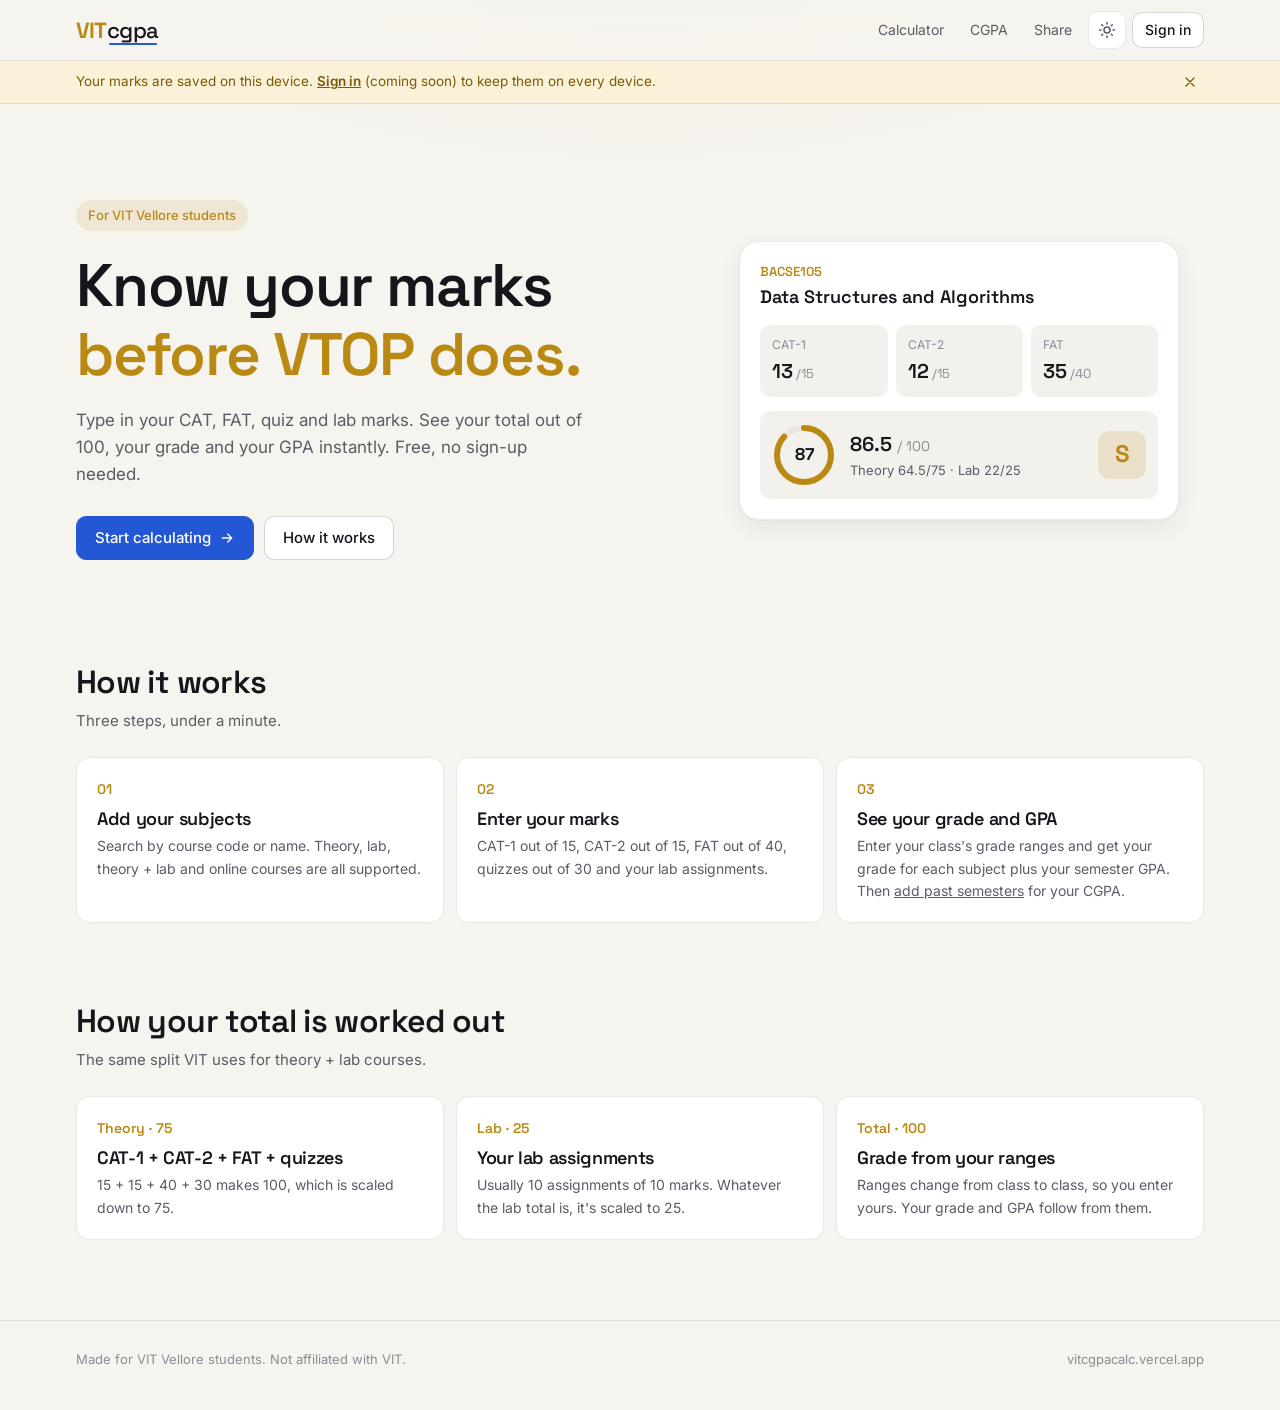
==== commit 847dd8ed: "Revert "Redesign: new home page with live demo, gold and blue design system, pill tabs, phone layout" ====
--- a/index.html
+++ b/index.html
@@ -5,122 +5,89 @@
 <meta name="viewport" content="width=device-width, initial-scale=1, viewport-fit=cover">
 <title>VIT cgpa · Marks, grade and CGPA calculator for VIT Vellore</title>
 <meta name="description" content="Free marks, grade, GPA and CGPA calculator for VIT Vellore students. Enter CAT-1, CAT-2, FAT, quiz and lab marks to see your total out of 100.">
-<meta name="theme-color" content="#07070a">
+<meta name="theme-color" content="#0a0a0d">
 <link rel="preconnect" href="https://fonts.googleapis.com">
 <link rel="preconnect" href="https://fonts.gstatic.com" crossorigin>
-<link href="https://fonts.googleapis.com/css2?family=Bricolage+Grotesque:opsz,wght@12..96,500..800&family=Inter:wght@400;500;600&display=swap" rel="stylesheet">
+<link href="https://fonts.googleapis.com/css2?family=Inter:wght@400;500;600&family=Space+Grotesk:wght@500;600;700&display=swap" rel="stylesheet">
 <link rel="stylesheet" href="css/style.css">
 <script src="js/common.js"></script>
 </head>
 <body>
 <header class="top">
-  <div class="wrap top-in">
-    <a class="logo" href="./" aria-label="VIT cgpa home"><b>VIT</b><span>cgpa</span><i aria-hidden="true"></i></a>
-    <nav class="tabs" aria-label="Main">
-      <a class="tab" href="calc">Calculator</a>
-      <a class="tab" href="cgpa">CGPA</a>
-      <a class="tab" href="share">Share</a>
-    </nav>
-    <div class="top-actions">
+  <div class="wrap">
+    <a class="logo" href="./" aria-label="VIT cgpa home"><b>VIT</b><span>cgpa</span></a>
+    <nav>
+      <a class="navlink" href="calc">Calculator</a>
+      <a class="navlink" href="cgpa">CGPA</a>
+      <a class="navlink" href="share">Share</a>
       <button class="icon-btn" type="button" data-theme-toggle aria-label="Switch light or dark mode">
         <svg class="theme-moon" viewBox="0 0 24 24" fill="none" stroke="currentColor" stroke-width="2" stroke-linecap="round" stroke-linejoin="round"><path d="M21 12.8A9 9 0 1 1 11.2 3a7 7 0 0 0 9.8 9.8z"/></svg>
         <svg class="theme-sun" viewBox="0 0 24 24" fill="none" stroke="currentColor" stroke-width="2" stroke-linecap="round"><circle cx="12" cy="12" r="4"/><path d="M12 2v2M12 20v2M4.9 4.9l1.4 1.4M17.7 17.7l1.4 1.4M2 12h2M20 12h2M4.9 19.1l1.4-1.4M17.7 6.3l1.4-1.4"/></svg>
       </button>
       <a class="btn btn-sm" href="#" data-signin>Sign in</a>
-    </div>
+    </nav>
   </div>
 </header>
+<div class="banner" data-banner>
+  <div class="wrap">
+    <p>Your marks are saved on this device. <a href="#" data-signin>Sign in</a> (coming soon) to keep them on every device.</p>
+    <button type="button" data-banner-close aria-label="Dismiss"><svg viewBox="0 0 24 24" fill="none" stroke="currentColor" stroke-width="2" stroke-linecap="round"><path d="M18 6 6 18M6 6l12 12"/></svg></button>
+  </div>
+</div>
 
 <main class="wrap">
   <section class="hero">
-    <span class="eyebrow"><span class="dot"></span>For VIT Vellore students</span>
-    <h1>Know your marks<br><span class="grad">before VTOP does.</span></h1>
-    <p class="lead">Type in your CAT, FAT, quiz and lab marks. Get your total out of 100, your grade, GPA and CGPA in seconds. Free, no sign-up.</p>
-    <div class="cta">
-      <a class="btn btn-gold btn-lg" href="calc">Start calculating
-        <svg class="arrow" viewBox="0 0 24 24" fill="none" stroke="currentColor" stroke-width="2.2" stroke-linecap="round" stroke-linejoin="round"><path d="M5 12h14M13 6l6 6-6 6"/></svg></a>
-      <a class="btn btn-lg" href="#how">How it works</a>
+    <div>
+      <span class="eyebrow">For VIT Vellore students</span>
+      <h1>Know your marks <em>before VTOP does.</em></h1>
+      <p class="lead">Type in your CAT, FAT, quiz and lab marks. See your total out of 100, your grade and your GPA instantly. Free, no sign-up needed.</p>
+      <div class="cta">
+        <a class="btn btn-primary" href="calc">Start calculating
+          <svg viewBox="0 0 24 24" fill="none" stroke="currentColor" stroke-width="2" stroke-linecap="round"><path d="M5 12h14M13 6l6 6-6 6"/></svg></a>
+        <a class="btn" href="#how">How it works</a>
+      </div>
     </div>
-
-    <div class="tiles">
-      <div class="tile"><b class="grad">640+</b><span>VIT courses</span></div>
-      <div class="tile"><b>₹0</b><span>free, always</span></div>
-      <div class="tile"><b>4 yrs</b><span>of marks saved</span></div>
-    </div>
-  </section>
-
-  <section class="section reveal" id="how">
-    <div class="section-head center">
-      <h2>Three steps. <span class="grad">Under a minute.</span></h2>
-      <p>No spreadsheets, no mental maths before your FAT results come out.</p>
-    </div>
-    <div class="steps">
-      <div class="step"><div class="num">01</div><h3>Add your subjects</h3><p>Search by course code or name. Theory, lab, theory + lab and online courses all work.</p></div>
-      <div class="step"><div class="num">02</div><h3>Enter your marks</h3><p>CAT-1 and CAT-2 out of 15, FAT out of 40, quizzes out of 30, plus your lab assignments.</p></div>
-      <div class="step"><div class="num">03</div><h3>Get your grade and GPA</h3><p>Type in your class's grade ranges to see each grade, your semester GPA and your <a href="cgpa">CGPA</a>.</p></div>
-    </div>
-  </section>
-
-  <section class="section reveal">
-    <div class="section-head center">
-      <h2>How your 100 adds up</h2>
-      <p>The split VIT uses for courses with theory and lab.</p>
-    </div>
-    <div class="split">
-      <div class="split-bar"><div class="th"><span>Theory</span><b>75</b></div><div class="lb"><span>Lab</span><b>25</b></div></div>
-      <div class="split-parts">
-        <div class="chips"><span class="chip">CAT-1 <b>15</b></span><span class="chip">CAT-2 <b>15</b></span><span class="chip">FAT <b>40</b></span><span class="chip">Quizzes <b>30</b></span><span class="chip">= 100 → <b>75</b></span></div>
-        <div class="lbn">Lab assignments, any total → <b>25</b></div>
+    <div class="demo" aria-hidden="true">
+      <div style="font-family:var(--font-display);font-weight:600;font-size:13px;color:var(--gold)">BACSE105</div>
+      <div style="font-family:var(--font-display);font-weight:600;font-size:18px">Data Structures and Algorithms</div>
+      <div class="demo-row">
+        <div class="demo-cell"><small>CAT-1</small><b>13<i> /15</i></b></div>
+        <div class="demo-cell"><small>CAT-2</small><b>12<i> /15</i></b></div>
+        <div class="demo-cell"><small>FAT</small><b>35<i> /40</i></b></div>
       </div>
-      <div class="grade-scale" aria-label="Grade points">
-        <div style="--gc:var(--g-S)"><b>S</b><span>10</span></div>
-        <div style="--gc:var(--g-A)"><b>A</b><span>9</span></div>
-        <div style="--gc:var(--g-B)"><b>B</b><span>8</span></div>
-        <div style="--gc:var(--g-C)"><b>C</b><span>7</span></div>
-        <div style="--gc:var(--g-D)"><b>D</b><span>6</span></div>
-        <div style="--gc:var(--g-E)"><b>E</b><span>5</span></div>
-        <div style="--gc:var(--g-F)"><b>F</b><span>0</span></div>
+      <div class="result-row">
+        <div class="ring" style="--ring:var(--g-S)"><svg viewBox="0 0 64 64"><circle class="track" cx="32" cy="32" r="27"/><circle class="bar" cx="32" cy="32" r="27" stroke-dasharray="169.65" stroke-dashoffset="22.9"/></svg><b>87</b></div>
+        <div class="info"><div class="total">86.5 <i>/ 100</i></div><div class="split">Theory 64.5/75 · Lab 22/25</div></div>
+        <div class="grade" style="--gc:var(--g-S)">S</div>
       </div>
     </div>
   </section>
 
-  <section class="section reveal">
-    <div class="share-sec">
-      <div>
-        <span class="eyebrow">Share card</span>
-        <h2 style="margin-top:16px">Got an S? <span class="grad">Let them know.</span></h2>
-        <p>Turn your grades into a clean card for your Instagram story, WhatsApp status or Snapchat. Pick the subjects, hide your marks if you want, and share in one tap.</p>
-        <a class="btn btn-primary btn-lg" href="share">Make your card
-          <svg class="arrow" viewBox="0 0 24 24" fill="none" stroke="currentColor" stroke-width="2.2" stroke-linecap="round" stroke-linejoin="round"><path d="M5 12h14M13 6l6 6-6 6"/></svg></a>
-      </div>
-      <div class="fan" aria-hidden="true"><canvas class="c1" id="fan1"></canvas><canvas class="c2" id="fan2"></canvas></div>
+  <section class="section" id="how">
+    <div class="section-head">
+      <h2>How it works</h2>
+      <p>Three steps, under a minute.</p>
+    </div>
+    <div class="steps">
+      <div class="step"><div class="num">01</div><h3>Add your subjects</h3><p>Search by course code or name. Theory, lab, theory + lab and online courses are all supported.</p></div>
+      <div class="step"><div class="num">02</div><h3>Enter your marks</h3><p>CAT-1 out of 15, CAT-2 out of 15, FAT out of 40, quizzes out of 30 and your lab assignments.</p></div>
+      <div class="step"><div class="num">03</div><h3>See your grade and GPA</h3><p>Enter your class's grade ranges and get your grade for each subject plus your semester GPA. Then <a href="cgpa">add past semesters</a> for your CGPA.</p></div>
     </div>
   </section>
 
-  <section class="section reveal">
-    <div class="section-head center"><h2>Questions</h2></div>
-    <div class="faq">
-      <details><summary>Is this made by VIT?</summary><p>No. It's an independent tool made by a VIT Vellore student. Your official marks and grades are always the ones on VTOP.</p></details>
-      <details><summary>Why do I have to enter grade ranges?</summary><p>VIT grades are relative, so the cut-offs change from class to class. Type in the ranges your faculty shares and the grade will match your class.</p></details>
-      <details><summary>Are my marks saved?</summary><p>Yes, on this device. Sign-in with your VIT student account is coming soon so your marks follow you to every device.</p></details>
-      <details><summary>My subject isn't in the list. What now?</summary><p>Add it yourself with its code, title, type and credits. It takes ten seconds and works exactly like the built-in ones.</p></details>
-      <details><summary>How is CGPA worked out?</summary><p>Credits × grade points for every course, divided by your total credits. Bigger semesters count more, so it's not a plain average of your GPAs.</p></details>
+  <section class="section">
+    <div class="section-head">
+      <h2>How your total is worked out</h2>
+      <p>The same split VIT uses for theory + lab courses.</p>
     </div>
-  </section>
-
-  <section class="section reveal">
-    <div class="cta-band">
-      <h2>Results day is coming. <span class="grad">Be ready.</span></h2>
-      <p>Know exactly where you stand before VTOP updates.</p>
-      <a class="btn btn-gold btn-lg" href="calc">Start calculating
-        <svg class="arrow" viewBox="0 0 24 24" fill="none" stroke="currentColor" stroke-width="2.2" stroke-linecap="round" stroke-linejoin="round"><path d="M5 12h14M13 6l6 6-6 6"/></svg></a>
+    <div class="steps">
+      <div class="step"><div class="num">Theory · 75</div><h3>CAT-1 + CAT-2 + FAT + quizzes</h3><p>15 + 15 + 40 + 30 makes 100, which is scaled down to 75.</p></div>
+      <div class="step"><div class="num">Lab · 25</div><h3>Your lab assignments</h3><p>Usually 10 assignments of 10 marks. Whatever the lab total is, it's scaled to 25.</p></div>
+      <div class="step"><div class="num">Total · 100</div><h3>Grade from your ranges</h3><p>Ranges change from class to class, so you enter yours. Your grade and GPA follow from them.</p></div>
     </div>
   </section>
 </main>
 
-<footer class="footer"><div class="wrap"><a class="logo" href="./" aria-label="VIT cgpa home"><b>VIT</b><span>cgpa</span><i aria-hidden="true"></i></a><span>Made for VIT Vellore students. Not affiliated with VIT.</span><span>vitcgpacalc.vercel.app</span></div></footer>
-<script src="js/qr.js"></script>
-<script src="js/card.js"></script>
-<script src="js/home.js"></script>
+<footer class="footer"><div class="wrap"><span>Made for VIT Vellore students. Not affiliated with VIT.</span><span>vitcgpacalc.vercel.app</span></div></footer>
 </body>
 </html>
--- a/css/style.css
+++ b/css/style.css
@@ -1,117 +1,99 @@
-/* ===== tokens ===== */
 :root {
-  --bg: #07070a;
-  --glow-a: rgba(232, 184, 74, 0.13);
-  --glow-b: rgba(60, 110, 255, 0.12);
-  --surface: #101015;
-  --surface-2: #17171e;
-  --surface-3: #22222b;
-  --glass: rgba(18, 18, 24, 0.72);
-  --border: rgba(255, 255, 255, 0.07);
-  --border-strong: rgba(255, 255, 255, 0.14);
-  --hi: rgba(255, 255, 255, 0.06);
-  --text: #f5f2ea;
-  --text-2: #aaa6b0;
-  --text-3: #6d6a75;
+  --bg: #0a0a0d;
+  --bg-glow: rgba(232, 184, 74, 0.07);
+  --surface: #131318;
+  --surface-2: #1b1b22;
+  --surface-3: #24242d;
+  --border: rgba(255, 255, 255, 0.08);
+  --border-strong: rgba(255, 255, 255, 0.16);
+  --text: #f3f0e8;
+  --text-2: #a7a3ad;
+  --text-3: #6f6c76;
   --gold: #e8b84a;
   --gold-2: #f6d98b;
-  --gold-ink: #1c1405;
+  --gold-ink: #1a1405;
   --gold-soft: rgba(232, 184, 74, 0.12);
-  --gold-grad: linear-gradient(135deg, #fbe3a0 0%, #ecbd52 42%, #c98d22 100%);
-  --text-grad: linear-gradient(100deg, #fbe3a0 0%, #e8b84a 45%, #d9962a 100%);
   --blue: #4c86ff;
   --blue-hover: #6b9bff;
   --blue-soft: rgba(76, 134, 255, 0.14);
-  --blue-grad: linear-gradient(135deg, #6f9dff 0%, #3d74f5 55%, #2a58d6 100%);
   --on-blue: #ffffff;
   --danger: #ff6b6b;
   --danger-soft: rgba(255, 107, 107, 0.12);
-  --warn-bg: rgba(232, 184, 74, 0.08);
+  --warn-bg: rgba(232, 184, 74, 0.1);
   --warn-text: #f0cd7a;
   --g-S: #e8b84a; --g-A: #4c86ff; --g-B: #2fc4a8; --g-C: #9d7bff;
   --g-D: #f2a23c; --g-E: #f07a4a; --g-F: #ff5d5d;
-  --radius: 18px;
-  --radius-sm: 12px;
-  --shadow: 0 1px 0 var(--hi) inset, 0 20px 40px -18px rgba(0, 0, 0, 0.6);
-  --shadow-lg: 0 1px 0 var(--hi) inset, 0 40px 80px -30px rgba(0, 0, 0, 0.8);
-  --ease: cubic-bezier(.2, .8, .2, 1);
-  --font-display: "Bricolage Grotesque", system-ui, sans-serif;
+  --radius: 14px;
+  --radius-sm: 10px;
+  --shadow: 0 1px 0 rgba(255, 255, 255, 0.04) inset, 0 12px 32px rgba(0, 0, 0, 0.35);
+  --font-display: "Space Grotesk", system-ui, sans-serif;
   --font-body: "Inter", system-ui, sans-serif;
   color-scheme: dark;
 }
+
+@media (prefers-color-scheme: light) {
+  :root:not([data-theme="dark"]) {
+    --bg: #f6f4ef; --bg-glow: rgba(200, 150, 40, 0.10);
+    --surface: #ffffff; --surface-2: #f3f1ec; --surface-3: #e9e6df;
+    --border: rgba(20, 18, 30, 0.09); --border-strong: rgba(20, 18, 30, 0.18);
+    --text: #16151b; --text-2: #5d5a66; --text-3: #8e8a96;
+    --gold: #b98914; --gold-2: #8a6508; --gold-ink: #ffffff; --gold-soft: rgba(185, 137, 20, 0.12);
+    --blue: #2457d6; --blue-hover: #1c48b8; --blue-soft: rgba(36, 87, 214, 0.1);
+    --danger: #d63b3b; --danger-soft: rgba(214, 59, 59, 0.08);
+    --warn-bg: #fbf1d8; --warn-text: #7a5a06;
+    --g-S: #b98914; --g-A: #2457d6; --g-B: #128a74; --g-C: #6b46e0;
+    --g-D: #c97a0e; --g-E: #d4572a; --g-F: #d63b3b;
+    --shadow: 0 1px 2px rgba(20, 18, 30, 0.04), 0 8px 24px rgba(20, 18, 30, 0.06);
+    color-scheme: light;
+  }
+}
 :root[data-theme="light"] {
-  --bg: #f7f5f0; --glow-a: rgba(214, 160, 40, 0.16); --glow-b: rgba(50, 100, 230, 0.10);
-  --surface: #ffffff; --surface-2: #f3f1eb; --surface-3: #e8e4db; --glass: rgba(255, 255, 255, 0.78);
-  --border: rgba(24, 20, 10, 0.08); --border-strong: rgba(24, 20, 10, 0.16); --hi: rgba(255, 255, 255, 0.9);
-  --text: #15141a; --text-2: #5b5864; --text-3: #8f8b97;
-  --gold: #b0800f; --gold-2: #7d5a05; --gold-ink: #1c1405; --gold-soft: rgba(176, 128, 15, 0.12);
-  --text-grad: linear-gradient(100deg, #c99419 0%, #a8740a 55%, #8a5e05 100%);
+  --bg: #f6f4ef; --bg-glow: rgba(200, 150, 40, 0.10);
+  --surface: #ffffff; --surface-2: #f3f1ec; --surface-3: #e9e6df;
+  --border: rgba(20, 18, 30, 0.09); --border-strong: rgba(20, 18, 30, 0.18);
+  --text: #16151b; --text-2: #5d5a66; --text-3: #8e8a96;
+  --gold: #b98914; --gold-2: #8a6508; --gold-ink: #ffffff; --gold-soft: rgba(185, 137, 20, 0.12);
   --blue: #2457d6; --blue-hover: #1c48b8; --blue-soft: rgba(36, 87, 214, 0.1);
   --danger: #d63b3b; --danger-soft: rgba(214, 59, 59, 0.08);
-  --warn-bg: #fbf1d8; --warn-text: #6e5005;
-  --g-S: #b0800f; --g-A: #2457d6; --g-B: #128a74; --g-C: #6b46e0;
+  --warn-bg: #fbf1d8; --warn-text: #7a5a06;
+  --g-S: #b98914; --g-A: #2457d6; --g-B: #128a74; --g-C: #6b46e0;
   --g-D: #c97a0e; --g-E: #d4572a; --g-F: #d63b3b;
-  --shadow: 0 1px 2px rgba(24, 20, 10, 0.04), 0 16px 32px -16px rgba(24, 20, 10, 0.14);
-  --shadow-lg: 0 2px 4px rgba(24, 20, 10, 0.04), 0 40px 70px -30px rgba(24, 20, 10, 0.25);
+  --shadow: 0 1px 2px rgba(20, 18, 30, 0.04), 0 8px 24px rgba(20, 18, 30, 0.06);
   color-scheme: light;
 }
-@media (prefers-color-scheme: light) {
-  :root:not([data-theme="dark"]) {
-    --bg: #f7f5f0; --glow-a: rgba(214, 160, 40, 0.16); --glow-b: rgba(50, 100, 230, 0.10);
-    --surface: #ffffff; --surface-2: #f3f1eb; --surface-3: #e8e4db; --glass: rgba(255, 255, 255, 0.78);
-    --border: rgba(24, 20, 10, 0.08); --border-strong: rgba(24, 20, 10, 0.16); --hi: rgba(255, 255, 255, 0.9);
-    --text: #15141a; --text-2: #5b5864; --text-3: #8f8b97;
-    --gold: #b0800f; --gold-2: #7d5a05; --gold-ink: #1c1405; --gold-soft: rgba(176, 128, 15, 0.12);
-    --text-grad: linear-gradient(100deg, #c99419 0%, #a8740a 55%, #8a5e05 100%);
-    --blue: #2457d6; --blue-hover: #1c48b8; --blue-soft: rgba(36, 87, 214, 0.1);
-    --danger: #d63b3b; --danger-soft: rgba(214, 59, 59, 0.08);
-    --warn-bg: #fbf1d8; --warn-text: #6e5005;
-    --g-S: #b0800f; --g-A: #2457d6; --g-B: #128a74; --g-C: #6b46e0;
-    --g-D: #c97a0e; --g-E: #d4572a; --g-F: #d63b3b;
-    --shadow: 0 1px 2px rgba(24, 20, 10, 0.04), 0 16px 32px -16px rgba(24, 20, 10, 0.14);
-    --shadow-lg: 0 2px 4px rgba(24, 20, 10, 0.04), 0 40px 70px -30px rgba(24, 20, 10, 0.25);
-    color-scheme: light;
-  }
-}
-
-/* ===== base ===== */
+
 *, *::before, *::after { box-sizing: border-box; }
-html { -webkit-text-size-adjust: 100%; scroll-behavior: smooth; }
+html { -webkit-text-size-adjust: 100%; }
 body {
-  margin: 0; min-height: 100vh; background: var(--bg); color: var(--text);
-  font: 400 15px/1.6 var(--font-body); -webkit-font-smoothing: antialiased; overflow-x: hidden;
-}
-body::before {
-  content: ""; position: fixed; inset: 0; z-index: -1; pointer-events: none;
-  background:
-    radial-gradient(620px 420px at 8% -6%, var(--glow-a), transparent 70%),
-    radial-gradient(700px 520px at 100% 18%, var(--glow-b), transparent 70%),
-    radial-gradient(600px 400px at 40% 110%, var(--glow-a), transparent 70%);
-}
-h1, h2, h3 { font-family: var(--font-display); font-weight: 700; letter-spacing: -0.025em; line-height: 1.1; margin: 0; }
+  margin: 0;
+  min-height: 100vh;
+  background: radial-gradient(900px 420px at 50% -120px, var(--bg-glow), transparent 70%), var(--bg);
+  background-attachment: fixed;
+  color: var(--text);
+  font: 400 15px/1.6 var(--font-body);
+  -webkit-font-smoothing: antialiased;
+  overflow-x: hidden;
+}
+h1, h2, h3 { font-family: var(--font-display); font-weight: 600; letter-spacing: -0.02em; line-height: 1.15; margin: 0; }
 a { color: inherit; }
 button, input, select { font: inherit; color: inherit; }
 button { cursor: pointer; }
-::selection { background: var(--gold); color: var(--gold-ink); }
 :focus-visible { outline: 2px solid var(--blue); outline-offset: 2px; }
 [hidden] { display: none !important; }
 .sr-only { position: absolute; width: 1px; height: 1px; overflow: hidden; clip: rect(0 0 0 0); white-space: nowrap; }
 .wrap { width: 100%; max-width: 1160px; margin: 0 auto; padding: 0 16px; }
-.grad { background: var(--text-grad); -webkit-background-clip: text; background-clip: text; color: transparent; }
-
-/* ===== header ===== */
-.top { position: sticky; top: 0; z-index: 30; background: color-mix(in srgb, var(--bg) 72%, transparent); backdrop-filter: saturate(160%) blur(16px); -webkit-backdrop-filter: saturate(160%) blur(16px); border-bottom: 1px solid var(--border); }
-.top-in { display: flex; align-items: center; gap: 12px; height: 64px; }
-.logo { font-family: var(--font-display); font-size: 24px; font-weight: 800; letter-spacing: -0.05em; text-decoration: none; display: inline-flex; align-items: baseline; line-height: 1; flex: none; }
-.logo b { font-weight: 800; background: var(--text-grad); -webkit-background-clip: text; background-clip: text; color: transparent; }
-.logo span { color: var(--text); font-weight: 600; }
-.logo i { width: 7px; height: 7px; border-radius: 50%; background: var(--blue); margin-left: 3px; display: inline-block; box-shadow: 0 0 12px var(--blue); }
-.tabs { display: flex; gap: 2px; padding: 4px; margin: 0 auto; border-radius: 999px; background: var(--surface-2); border: 1px solid var(--border); }
-.tab { text-decoration: none; padding: 7px 16px; border-radius: 999px; font-size: 14px; font-weight: 500; color: var(--text-2); transition: color .15s, background .15s; text-align: center; white-space: nowrap; }
-.tab:hover { color: var(--text); }
-.tab[aria-current="page"] { color: var(--text); background: var(--surface); box-shadow: 0 1px 0 var(--hi) inset, 0 2px 8px rgba(0, 0, 0, .25); }
-.top-actions { display: flex; align-items: center; gap: 8px; flex: none; }
-.icon-btn { width: 40px; height: 40px; display: grid; place-items: center; border-radius: 12px; border: 1px solid var(--border); background: var(--surface-2); color: var(--text-2); transition: color .15s, border-color .15s; }
+
+/* header */
+.top { position: sticky; top: 0; z-index: 30; background: color-mix(in srgb, var(--bg) 82%, transparent); backdrop-filter: saturate(140%) blur(12px); -webkit-backdrop-filter: saturate(140%) blur(12px); border-bottom: 1px solid var(--border); }
+.top .wrap { display: flex; align-items: center; gap: 12px; height: 60px; }
+.logo { font-family: var(--font-display); font-size: 22px; letter-spacing: -0.04em; text-decoration: none; display: inline-flex; align-items: baseline; line-height: 1; }
+.logo b { color: var(--gold); font-weight: 700; }
+.logo span { color: var(--text); font-weight: 500; margin-left: 1px; position: relative; }
+.logo span::after { content: ""; position: absolute; left: 2px; right: 1px; bottom: -4px; height: 2px; border-radius: 2px; background: var(--blue); }
+.top nav { margin-left: auto; display: flex; align-items: center; gap: 6px; }
+.navlink { color: var(--text-2); text-decoration: none; padding: 8px 10px; border-radius: var(--radius-sm); font-size: 14px; }
+.navlink:hover, .navlink[aria-current="page"] { color: var(--text); background: var(--surface-2); }
+.icon-btn { width: 38px; height: 38px; display: grid; place-items: center; border-radius: var(--radius-sm); border: 1px solid var(--border); background: var(--surface); color: var(--text-2); }
 .icon-btn:hover { color: var(--text); border-color: var(--border-strong); }
 .icon-btn svg { width: 18px; height: 18px; }
 .theme-sun { display: none; }
@@ -121,208 +103,200 @@
   :root:not([data-theme]) .theme-sun { display: block; }
   :root:not([data-theme]) .theme-moon { display: none; }
 }
-@media (max-width: 720px) {
-  .top-in { flex-wrap: wrap; height: auto; padding-top: 10px; padding-bottom: 10px; row-gap: 10px; }
-  .top-actions { margin-left: auto; }
-  .tabs { order: 3; width: 100%; margin: 0; }
-  .tab { flex: 1; padding: 8px 6px; }
-}
-
-/* ===== buttons ===== */
-.btn { position: relative; display: inline-flex; align-items: center; justify-content: center; gap: 8px; height: 46px; padding: 0 20px; border-radius: 14px; border: 1px solid var(--border-strong); background: var(--surface-2); font-weight: 600; font-size: 15px; text-decoration: none; transition: transform .12s, box-shadow .2s, background .15s, border-color .15s; white-space: nowrap; box-shadow: 0 1px 0 var(--hi) inset; }
+
+/* buttons */
+.btn { display: inline-flex; align-items: center; justify-content: center; gap: 8px; height: 44px; padding: 0 18px; border-radius: var(--radius-sm); border: 1px solid var(--border-strong); background: var(--surface); font-weight: 500; text-decoration: none; transition: background .15s, border-color .15s, transform .1s; white-space: nowrap; }
 .btn:hover { border-color: var(--text-3); }
-.btn:active { transform: scale(0.97); }
-.btn-primary { background: var(--blue-grad); border-color: transparent; color: var(--on-blue); box-shadow: 0 1px 0 rgba(255,255,255,.25) inset, 0 8px 24px -8px rgba(60, 110, 255, .6); }
-.btn-primary:hover { border-color: transparent; box-shadow: 0 1px 0 rgba(255,255,255,.25) inset, 0 10px 30px -6px rgba(60, 110, 255, .75); }
-.btn-gold { background: var(--gold-grad); border-color: transparent; color: var(--gold-ink); box-shadow: 0 1px 0 rgba(255,255,255,.45) inset, 0 8px 26px -8px rgba(232, 184, 74, .65); }
-.btn-gold:hover { border-color: transparent; box-shadow: 0 1px 0 rgba(255,255,255,.45) inset, 0 12px 34px -6px rgba(232, 184, 74, .8); }
-.btn-lg { height: 54px; padding: 0 26px; font-size: 16px; border-radius: 16px; }
-.btn-sm { height: 38px; padding: 0 14px; font-size: 14px; border-radius: 12px; }
-.btn-ghost { background: transparent; border-color: transparent; color: var(--text-2); box-shadow: none; }
+.btn:active { transform: scale(0.98); }
+.btn-primary { background: var(--blue); border-color: var(--blue); color: var(--on-blue); }
+.btn-primary:hover { background: var(--blue-hover); border-color: var(--blue-hover); }
+.btn-gold { background: var(--gold); border-color: var(--gold); color: var(--gold-ink); }
+.btn-sm { height: 36px; padding: 0 12px; font-size: 14px; }
+.btn-ghost { background: transparent; border-color: transparent; color: var(--text-2); }
 .btn-ghost:hover { color: var(--text); background: var(--surface-2); border-color: transparent; }
-.btn svg { width: 17px; height: 17px; }
-.btn .arrow { transition: transform .2s var(--ease); }
-.btn:hover .arrow { transform: translateX(3px); }
-
-/* ===== banner ===== */
+.btn svg { width: 16px; height: 16px; }
+
+/* banner */
 .banner { background: var(--warn-bg); color: var(--warn-text); font-size: 13.5px; border-bottom: 1px solid var(--border); }
 .banner .wrap { display: flex; align-items: center; gap: 10px; min-height: 42px; padding-top: 6px; padding-bottom: 6px; }
 .banner p { margin: 0; flex: 1; }
 .banner a { font-weight: 600; }
-.banner button { background: none; border: 0; color: inherit; padding: 6px; border-radius: 8px; display: grid; }
+.banner button { background: none; border: 0; color: inherit; padding: 6px; border-radius: 6px; display: grid; }
 .banner button svg { width: 16px; height: 16px; }
-
-/* ===== shared bits ===== */
-.eyebrow { display: inline-flex; align-items: center; gap: 8px; font-size: 13px; color: var(--text-2); background: var(--surface-2); border: 1px solid var(--border); padding: 6px 14px 6px 12px; border-radius: 999px; font-weight: 500; }
-.eyebrow .dot { width: 7px; height: 7px; border-radius: 50%; background: #3ddc84; box-shadow: 0 0 10px #3ddc84; }
-.section { padding: 56px 0; }
-.section-head { margin-bottom: 28px; }
-.section-head.center { text-align: center; }
-.section-head h2 { font-size: clamp(28px, 4.6vw, 42px); }
-.section-head p { color: var(--text-2); margin: 10px auto 0; max-width: 560px; font-size: 16px; }
-.steps { display: grid; gap: 14px; grid-template-columns: repeat(auto-fit, minmax(240px, 1fr)); }
-.step { background: var(--surface); border: 1px solid var(--border); border-radius: var(--radius); padding: 22px; box-shadow: var(--shadow); }
-.step .num { font-family: var(--font-display); font-size: 40px; font-weight: 800; line-height: 1; background: var(--text-grad); -webkit-background-clip: text; background-clip: text; color: transparent; }
-.step h3 { font-size: 19px; margin: 14px 0 6px; }
-.step p { color: var(--text-2); margin: 0; font-size: 14.5px; }
-.footer { border-top: 1px solid var(--border); padding: 32px 0 48px; color: var(--text-3); font-size: 13px; margin-top: 40px; }
-.footer .wrap { display: flex; flex-wrap: wrap; gap: 8px 24px; justify-content: space-between; align-items: center; }
-.footer .logo { font-size: 18px; }
-.reveal { opacity: 0; transform: translateY(16px); transition: opacity .6s var(--ease), transform .6s var(--ease); }
-.reveal.in { opacity: 1; transform: none; }
-
-/* ===== app layout ===== */
-.calc { display: grid; grid-template-columns: minmax(0, 1fr); gap: 20px; padding-top: 28px; padding-bottom: 130px; }
-@media (min-width: 1000px) { .calc { grid-template-columns: minmax(0, 1fr) 340px; align-items: start; padding-bottom: 60px; } }
-.page-title { display: flex; flex-wrap: wrap; align-items: end; justify-content: space-between; gap: 14px; margin-bottom: 18px; }
-.page-title h1 { font-size: clamp(30px, 5.5vw, 42px); }
-.page-title p { color: var(--text-2); margin: 6px 0 0; font-size: 15px; }
+.banner[hidden] { display: none; }
+
+/* home */
+.hero { padding: 64px 0 40px; display: grid; gap: 40px; align-items: center; }
+@media (min-width: 900px) { .hero { grid-template-columns: 1.1fr 0.9fr; padding: 96px 0 64px; } }
+.eyebrow { display: inline-flex; align-items: center; gap: 8px; font-size: 13px; color: var(--gold); background: var(--gold-soft); padding: 5px 12px; border-radius: 999px; margin-bottom: 20px; font-weight: 500; }
+.hero h1 { font-size: clamp(36px, 7vw, 60px); }
+.hero h1 em { font-style: normal; color: var(--gold); }
+.hero .lead { color: var(--text-2); font-size: 17px; max-width: 520px; margin: 18px 0 28px; }
+.hero .cta { display: flex; flex-wrap: wrap; gap: 10px; }
+.demo { background: var(--surface); border: 1px solid var(--border); border-radius: 20px; padding: 20px; box-shadow: var(--shadow); max-width: 440px; width: 100%; justify-self: center; }
+.demo-row { display: grid; grid-template-columns: repeat(3, 1fr); gap: 8px; margin: 14px 0; }
+.demo-cell { background: var(--surface-2); border-radius: var(--radius-sm); padding: 10px 12px; }
+.demo-cell small { display: block; color: var(--text-3); font-size: 12px; }
+.demo-cell b { font-family: var(--font-display); font-size: 20px; font-weight: 600; }
+.demo-cell b i { font-style: normal; color: var(--text-3); font-size: 13px; font-weight: 400; }
+.section { padding: 40px 0; }
+.section-head { margin-bottom: 24px; }
+.section-head h2 { font-size: clamp(24px, 4vw, 32px); }
+.section-head p { color: var(--text-2); margin: 8px 0 0; }
+.steps { display: grid; gap: 12px; grid-template-columns: repeat(auto-fit, minmax(240px, 1fr)); }
+.step { background: var(--surface); border: 1px solid var(--border); border-radius: var(--radius); padding: 20px; }
+.step .num { font-family: var(--font-display); color: var(--gold); font-size: 14px; font-weight: 600; }
+.step h3 { font-size: 18px; margin: 8px 0 6px; }
+.step p { color: var(--text-2); margin: 0; font-size: 14px; }
+.footer { border-top: 1px solid var(--border); padding: 28px 0 40px; color: var(--text-3); font-size: 13px; margin-top: 40px; }
+.footer .wrap { display: flex; flex-wrap: wrap; gap: 8px 24px; justify-content: space-between; }
+
+/* calculator layout */
+.calc { display: grid; gap: 20px; padding-top: 24px; padding-bottom: 120px; }
+@media (min-width: 1000px) { .calc { grid-template-columns: minmax(0, 1fr) 320px; align-items: start; padding-bottom: 60px; } }
+.page-title { display: flex; flex-wrap: wrap; align-items: end; justify-content: space-between; gap: 12px; margin-bottom: 16px; }
+.page-title h1 { font-size: clamp(26px, 5vw, 34px); }
+.page-title p { color: var(--text-2); margin: 4px 0 0; font-size: 14px; }
 .field { display: flex; flex-direction: column; gap: 6px; }
 .field > span { font-size: 12.5px; color: var(--text-2); font-weight: 500; }
-.select, .input { height: 46px; border-radius: var(--radius-sm); border: 1px solid var(--border-strong); background: var(--surface); padding: 0 14px; width: 100%; transition: border-color .15s, box-shadow .15s; }
-.select { appearance: none; padding-right: 38px; font-weight: 500; background-image: url("data:image/svg+xml,%3Csvg xmlns='http://www.w3.org/2000/svg' width='16' height='16' fill='none' stroke='%23999' stroke-width='2' viewBox='0 0 24 24'%3E%3Cpath d='m6 9 6 6 6-6'/%3E%3C/svg%3E"); background-repeat: no-repeat; background-position: right 12px center; }
-.input:focus, .select:focus { outline: none; border-color: var(--blue); box-shadow: 0 0 0 4px var(--blue-soft); }
+.select, .input { height: 44px; border-radius: var(--radius-sm); border: 1px solid var(--border-strong); background: var(--surface); padding: 0 12px; width: 100%; }
+.select { appearance: none; padding-right: 36px; background-image: url("data:image/svg+xml,%3Csvg xmlns='http://www.w3.org/2000/svg' width='16' height='16' fill='none' stroke='%23888' stroke-width='2' viewBox='0 0 24 24'%3E%3Cpath d='m6 9 6 6 6-6'/%3E%3C/svg%3E"); background-repeat: no-repeat; background-position: right 12px center; }
+.input:focus, .select:focus { outline: none; border-color: var(--blue); box-shadow: 0 0 0 3px var(--blue-soft); }
 
 /* search */
 .search { position: relative; margin-bottom: 16px; }
-.search-box { display: flex; align-items: center; gap: 12px; height: 58px; border-radius: var(--radius); border: 1px solid var(--border-strong); background: var(--surface); padding: 0 18px; box-shadow: var(--shadow); transition: border-color .15s, box-shadow .15s; }
-.search-box:focus-within { border-color: var(--blue); box-shadow: 0 0 0 4px var(--blue-soft), var(--shadow); }
+.search-box { display: flex; align-items: center; gap: 10px; height: 52px; border-radius: var(--radius); border: 1px solid var(--border-strong); background: var(--surface); padding: 0 14px; }
+.search-box:focus-within { border-color: var(--blue); box-shadow: 0 0 0 3px var(--blue-soft); }
 .search-box svg { width: 20px; height: 20px; color: var(--text-3); flex: none; }
 .search-box input { flex: 1; min-width: 0; border: 0; background: transparent; height: 100%; font-size: 16px; outline: none; }
-.search-box input::placeholder { color: var(--text-3); }
-.results { position: absolute; z-index: 20; left: 0; right: 0; top: calc(100% + 8px); background: var(--surface); border: 1px solid var(--border-strong); border-radius: var(--radius); box-shadow: var(--shadow-lg); padding: 6px; max-height: 380px; overflow-y: auto; animation: pop .16s var(--ease); }
-@keyframes pop { from { opacity: 0; transform: translateY(-4px) scale(.99); } }
-.result { display: flex; align-items: center; gap: 12px; width: 100%; text-align: left; padding: 11px 12px; border: 0; border-radius: var(--radius-sm); background: transparent; }
+.results { position: absolute; z-index: 20; left: 0; right: 0; top: calc(100% + 6px); background: var(--surface); border: 1px solid var(--border-strong); border-radius: var(--radius); box-shadow: var(--shadow); padding: 6px; max-height: 360px; overflow-y: auto; }
+.results[hidden] { display: none; }
+.result { display: flex; align-items: center; gap: 12px; width: 100%; text-align: left; padding: 10px; border: 0; border-radius: var(--radius-sm); background: transparent; }
 .result:hover, .result.active { background: var(--surface-2); }
-.result .code { font-family: var(--font-display); font-weight: 700; font-size: 14px; min-width: 92px; color: var(--gold); }
-.result .title { flex: 1; min-width: 0; color: var(--text); font-size: 14px; overflow: hidden; text-overflow: ellipsis; white-space: nowrap; }
-.result.added { opacity: 0.45; }
-.results .none { padding: 14px; color: var(--text-2); font-size: 14px; }
+.result .code { font-family: var(--font-display); font-weight: 600; font-size: 14px; min-width: 88px; }
+.result .title { flex: 1; min-width: 0; color: var(--text-2); font-size: 14px; overflow: hidden; text-overflow: ellipsis; white-space: nowrap; }
+.result.added { opacity: 0.5; }
+.results .none { padding: 12px; color: var(--text-2); font-size: 14px; }
 .results .none button { margin-top: 10px; }
-.pill { font-size: 11.5px; font-weight: 600; padding: 3px 9px; border-radius: 999px; background: var(--surface-3); color: var(--text-2); white-space: nowrap; letter-spacing: 0.01em; }
+.pill { font-size: 11.5px; font-weight: 600; padding: 2px 8px; border-radius: 999px; background: var(--surface-3); color: var(--text-2); white-space: nowrap; letter-spacing: 0.02em; }
 
 /* subject cards */
-.cards { display: grid; gap: 16px; }
-.empty { text-align: center; padding: 56px 24px; border: 1px dashed var(--border-strong); border-radius: var(--radius); color: var(--text-2); background: color-mix(in srgb, var(--surface) 50%, transparent); }
-.empty h2 { font-size: 22px; color: var(--text); margin-bottom: 8px; }
-.empty p { margin: 0 auto; max-width: 380px; font-size: 14.5px; }
-.card { background: var(--surface); border: 1px solid var(--border); border-radius: var(--radius); box-shadow: var(--shadow); animation: rise .35s var(--ease); }
-@keyframes rise { from { opacity: 0; transform: translateY(10px); } }
-.card-head { display: flex; align-items: flex-start; gap: 12px; padding: 18px 18px 0; }
+.cards { display: grid; gap: 14px; }
+.empty { text-align: center; padding: 48px 20px; border: 1px dashed var(--border-strong); border-radius: var(--radius); color: var(--text-2); }
+.empty h2 { font-size: 20px; color: var(--text); margin-bottom: 6px; }
+.empty p { margin: 0 auto; max-width: 360px; font-size: 14px; }
+.card { background: var(--surface); border: 1px solid var(--border); border-radius: var(--radius); box-shadow: var(--shadow); animation: rise .25s ease-out; }
+@keyframes rise { from { opacity: 0; transform: translateY(6px); } }
+.card-head { display: flex; align-items: flex-start; gap: 12px; padding: 16px 16px 0; }
 .card-head .meta { flex: 1; min-width: 0; }
-.card-head .code { display: inline-block; font-family: var(--font-display); font-weight: 700; font-size: 12.5px; color: var(--gold); letter-spacing: 0.03em; background: var(--gold-soft); padding: 2px 9px; border-radius: 7px; }
-.card-head h2 { font-size: 19px; margin: 8px 0 8px; }
+.card-head .code { font-family: var(--font-display); font-weight: 600; font-size: 13px; color: var(--gold); letter-spacing: 0.02em; }
+.card-head h2 { font-size: 17px; margin: 2px 0 6px; }
 .card-head .tags { display: flex; flex-wrap: wrap; gap: 6px; align-items: center; }
-.card-body { padding: 16px 18px 18px; display: grid; gap: 12px; }
-.seg { display: inline-flex; background: var(--surface-2); border: 1px solid var(--border); border-radius: 999px; padding: 3px; }
-.seg button { border: 0; background: transparent; padding: 5px 12px; border-radius: 999px; font-size: 12.5px; color: var(--text-2); font-weight: 600; transition: background .15s, color .15s; }
-.seg button[aria-pressed="true"] { background: var(--surface); color: var(--text); box-shadow: 0 1px 0 var(--hi) inset, 0 2px 6px rgba(0,0,0,.25); }
-.marks { display: grid; grid-template-columns: repeat(3, minmax(0, 1fr)); gap: 10px; }
-.mark { background: var(--surface-2); border: 1px solid var(--border); border-radius: 14px; padding: 10px 12px; display: flex; flex-direction: column; gap: 2px; transition: border-color .15s, box-shadow .15s; }
-.mark:focus-within { border-color: var(--blue); box-shadow: 0 0 0 4px var(--blue-soft); }
+.card-body { padding: 14px 16px 16px; display: grid; gap: 12px; }
+.seg { display: inline-flex; background: var(--surface-2); border-radius: 999px; padding: 3px; }
+.seg button { border: 0; background: transparent; padding: 4px 10px; border-radius: 999px; font-size: 12.5px; color: var(--text-2); font-weight: 500; }
+.seg button[aria-pressed="true"] { background: var(--surface); color: var(--text); box-shadow: 0 1px 3px rgba(0,0,0,.2); }
+.marks { display: grid; grid-template-columns: repeat(3, minmax(0, 1fr)); gap: 8px; }
+.mark { background: var(--surface-2); border: 1px solid transparent; border-radius: var(--radius-sm); padding: 8px 10px; display: flex; flex-direction: column; gap: 2px; }
+.mark:focus-within { border-color: var(--blue); }
 .mark.bad { border-color: var(--danger); background: var(--danger-soft); }
-.mark label { font-size: 12px; color: var(--text-2); font-weight: 600; letter-spacing: 0.02em; }
+.mark label { font-size: 12px; color: var(--text-2); font-weight: 500; }
 .mark .val { display: flex; align-items: baseline; gap: 4px; }
-.mark input { width: 100%; min-width: 0; border: 0; background: transparent; font-family: var(--font-display); font-size: 26px; font-weight: 700; padding: 0; outline: none; letter-spacing: -0.02em; }
-.mark input::placeholder { color: var(--text-3); font-weight: 500; }
-.mark .max { color: var(--text-3); font-size: 13px; white-space: nowrap; font-weight: 500; }
+.mark input { width: 100%; min-width: 0; border: 0; background: transparent; font-family: var(--font-display); font-size: 22px; font-weight: 600; padding: 0; outline: none; }
+.mark input::placeholder { color: var(--text-3); font-weight: 400; }
+.mark .max { color: var(--text-3); font-size: 13px; white-space: nowrap; }
 .err { color: var(--danger); font-size: 12.5px; margin: 0; }
 .err:empty { display: none; }
 
-details.fold { background: var(--surface-2); border: 1px solid var(--border); border-radius: 14px; }
-details.fold > summary { list-style: none; cursor: pointer; display: flex; align-items: center; gap: 10px; padding: 13px 14px; font-weight: 600; font-size: 14px; user-select: none; }
+details.fold { background: var(--surface-2); border-radius: var(--radius-sm); }
+details.fold > summary { list-style: none; cursor: pointer; display: flex; align-items: center; gap: 10px; padding: 12px; font-weight: 500; font-size: 14px; user-select: none; }
 details.fold > summary::-webkit-details-marker { display: none; }
-details.fold > summary .sum { margin-left: auto; color: var(--text-2); font-weight: 600; font-family: var(--font-display); }
-details.fold > summary .chev { width: 16px; height: 16px; color: var(--text-3); transition: transform .25s var(--ease); flex: none; }
+details.fold > summary .sum { margin-left: auto; color: var(--text-2); font-weight: 400; font-family: var(--font-display); }
+details.fold > summary .chev { width: 16px; height: 16px; color: var(--text-3); transition: transform .2s; flex: none; }
 details.fold[open] > summary .chev { transform: rotate(180deg); }
-details.fold[open] > .fold-body { animation: rise .25s var(--ease); }
-.fold-body { padding: 0 14px 14px; display: grid; gap: 8px; }
+.fold-body { padding: 0 12px 12px; display: grid; gap: 8px; }
 .item { display: grid; grid-template-columns: minmax(0, 1fr) 72px 20px 64px 34px; gap: 6px; align-items: center; }
-.item input { height: 40px; border-radius: 10px; border: 1px solid var(--border); background: var(--surface); padding: 0 10px; min-width: 0; width: 100%; transition: border-color .15s; }
+.item input { height: 38px; border-radius: 8px; border: 1px solid var(--border); background: var(--surface); padding: 0 10px; min-width: 0; width: 100%; }
 .item input:focus { outline: none; border-color: var(--blue); }
 .item input.bad { border-color: var(--danger); background: var(--danger-soft); }
-.item .score, .item .imax { text-align: center; font-family: var(--font-display); font-weight: 700; }
+.item .score, .item .imax { text-align: center; font-family: var(--font-display); font-weight: 600; }
 .item .slash { color: var(--text-3); text-align: center; }
-.item .rm { width: 34px; height: 34px; border: 0; background: transparent; color: var(--text-3); border-radius: 10px; display: grid; place-items: center; }
+.item .rm { width: 34px; height: 34px; border: 0; background: transparent; color: var(--text-3); border-radius: 8px; display: grid; place-items: center; }
 .item .rm:hover { color: var(--danger); background: var(--danger-soft); }
 .item .rm svg { width: 16px; height: 16px; }
-.item-head { display: grid; grid-template-columns: minmax(0, 1fr) 72px 20px 64px 34px; gap: 6px; font-size: 11.5px; color: var(--text-3); padding: 0 2px; font-weight: 500; }
-.item-head span:nth-child(2), .item-head span:nth-child(4) { text-align: center; }
+.item-head { display: grid; grid-template-columns: minmax(0, 1fr) 72px 20px 64px 34px; gap: 6px; font-size: 11.5px; color: var(--text-3); padding: 0 2px; }
+.item-head span:nth-child(2), .item-head span:nth-child(3) { text-align: center; }
 .fold-foot { display: flex; align-items: center; justify-content: space-between; gap: 8px; flex-wrap: wrap; }
 .fold-foot .note { font-size: 12.5px; color: var(--text-2); }
 
-.ranges { display: grid; grid-template-columns: repeat(4, minmax(0, 1fr)); gap: 8px; }
-@media (min-width: 560px) { .ranges { grid-template-columns: repeat(7, minmax(0, 1fr)); } }
-.range { display: flex; flex-direction: column; align-items: center; gap: 2px; background: var(--surface); border: 1px solid var(--border); border-radius: 12px; padding: 8px 4px; transition: border-color .15s; }
-.range:focus-within { border-color: var(--blue); }
-.range label { font-family: var(--font-display); font-weight: 800; font-size: 17px; }
-.range input { width: 100%; text-align: center; border: 0; background: transparent; font-family: var(--font-display); font-weight: 700; font-size: 18px; outline: none; height: 28px; }
+.ranges { display: grid; grid-template-columns: repeat(3, minmax(0, 1fr)); gap: 8px; }
+@media (min-width: 560px) { .ranges { grid-template-columns: repeat(6, minmax(0, 1fr)); } }
+.range { display: flex; flex-direction: column; align-items: center; gap: 4px; background: var(--surface); border: 1px solid var(--border); border-radius: 8px; padding: 6px 4px; }
+.range label { font-family: var(--font-display); font-weight: 700; font-size: 15px; }
+.range input { width: 100%; text-align: center; border: 0; background: transparent; font-family: var(--font-display); font-weight: 600; font-size: 16px; outline: none; height: 26px; }
 .range small { font-size: 11px; color: var(--text-3); }
 .range.bad { border-color: var(--danger); }
 .range-part { font-size: 12.5px; font-weight: 600; color: var(--text-2); margin: 4px 0 -2px; }
 
-.result-row { display: flex; align-items: center; gap: 16px; background: linear-gradient(135deg, color-mix(in srgb, var(--ring, var(--text-3)) 10%, var(--surface-2)), var(--surface-2) 60%); border: 1px solid var(--border); border-radius: 16px; padding: 14px; }
-.ring { width: 70px; height: 70px; flex: none; position: relative; }
-.ring svg { width: 100%; height: 100%; transform: rotate(-90deg); overflow: visible; }
+.result-row { display: flex; align-items: center; gap: 14px; background: var(--surface-2); border-radius: var(--radius-sm); padding: 12px; }
+.ring { width: 64px; height: 64px; flex: none; position: relative; }
+.ring svg { width: 100%; height: 100%; transform: rotate(-90deg); }
 .ring circle { fill: none; stroke-width: 6; }
 .ring .track { stroke: var(--surface-3); }
-.ring .bar { stroke: var(--ring, var(--gold)); stroke-linecap: round; transition: stroke-dashoffset .7s var(--ease), stroke .3s; filter: drop-shadow(0 0 6px color-mix(in srgb, var(--ring, var(--gold)) 55%, transparent)); }
-.ring b { position: absolute; inset: 0; display: grid; place-items: center; font-family: var(--font-display); font-weight: 800; font-size: 19px; }
+.ring .bar { stroke: var(--ring, var(--gold)); stroke-linecap: round; transition: stroke-dashoffset .5s cubic-bezier(.2,.8,.2,1), stroke .3s; }
+.ring b { position: absolute; inset: 0; display: grid; place-items: center; font-family: var(--font-display); font-weight: 700; font-size: 17px; }
 .result-row .info { flex: 1; min-width: 0; }
-.result-row .total { font-family: var(--font-display); font-size: 24px; font-weight: 800; letter-spacing: -0.02em; }
-.result-row .total i { font-style: normal; color: var(--text-3); font-size: 14px; font-weight: 500; }
+.result-row .total { font-family: var(--font-display); font-size: 20px; font-weight: 600; }
+.result-row .total i { font-style: normal; color: var(--text-3); font-size: 14px; font-weight: 400; }
 .result-row .split { color: var(--text-2); font-size: 13px; }
-.grade { min-width: 54px; height: 54px; padding: 0 8px; border-radius: 15px; display: grid; place-items: center; font-family: var(--font-display); font-size: 28px; font-weight: 800; background: color-mix(in srgb, var(--gc, var(--text-3)) 16%, transparent); color: var(--gc, var(--text-3)); border: 1px solid color-mix(in srgb, var(--gc, var(--text-3)) 35%, transparent); box-shadow: 0 0 28px -6px color-mix(in srgb, var(--gc, transparent) 60%, transparent); flex: none; animation: pop .3s var(--ease); }
-.grade.none { font-size: 11.5px; font-weight: 600; text-align: center; line-height: 1.2; font-family: var(--font-body); width: 80px; box-shadow: none; border-style: dashed; }
+.grade { min-width: 48px; height: 48px; padding: 0 8px; border-radius: 12px; display: grid; place-items: center; font-family: var(--font-display); font-size: 24px; font-weight: 700; background: color-mix(in srgb, var(--gc, var(--text-3)) 16%, transparent); color: var(--gc, var(--text-3)); flex: none; }
+.grade.none { font-size: 11.5px; font-weight: 500; text-align: center; line-height: 1.2; font-family: var(--font-body); width: 76px; }
 
 /* summary */
-.summary { background: var(--surface); border: 1px solid var(--border); border-radius: var(--radius); padding: 20px; box-shadow: var(--shadow); position: relative; overflow: hidden; }
-.summary::before { content: ""; position: absolute; inset: 0 0 auto; height: 3px; background: linear-gradient(90deg, var(--gold), var(--blue)); }
-@media (min-width: 1000px) { .summary { position: sticky; top: 84px; } }
-.summary h2 { font-size: 14px; color: var(--text-2); font-weight: 500; font-family: var(--font-body); letter-spacing: 0; }
-.gpa { font-family: var(--font-display); font-size: 60px; font-weight: 800; line-height: 1; letter-spacing: -0.04em; margin: 8px 0 4px; background: var(--text-grad); -webkit-background-clip: text; background-clip: text; color: transparent; }
-.gpa.muted { background: none; color: var(--text-3); }
-.summary .sub { color: var(--text-2); font-size: 13px; margin: 0 0 16px; }
+.summary { background: var(--surface); border: 1px solid var(--border); border-radius: var(--radius); padding: 18px; box-shadow: var(--shadow); }
+@media (min-width: 1000px) { .summary { position: sticky; top: 80px; } }
+.summary h2 { font-size: 15px; color: var(--text-2); font-weight: 500; font-family: var(--font-body); letter-spacing: 0; }
+.gpa { font-family: var(--font-display); font-size: 48px; font-weight: 700; line-height: 1.1; color: var(--gold); margin: 6px 0 2px; }
+.gpa.muted { color: var(--text-3); }
+.summary .sub { color: var(--text-2); font-size: 13px; margin: 0 0 14px; }
 .stats { display: grid; grid-template-columns: 1fr 1fr; gap: 8px; }
-.stat { background: var(--surface-2); border: 1px solid var(--border); border-radius: 14px; padding: 10px 12px; }
+.stat { background: var(--surface-2); border-radius: var(--radius-sm); padding: 10px 12px; }
 .stat small { display: block; font-size: 12px; color: var(--text-2); }
-.stat b { font-family: var(--font-display); font-size: 22px; font-weight: 700; }
-.summary-list { list-style: none; padding: 0; margin: 14px 0 0; display: grid; gap: 0; font-size: 13.5px; }
-.summary-list li { display: flex; justify-content: space-between; gap: 8px; padding: 8px 0; border-top: 1px solid var(--border); }
+.stat b { font-family: var(--font-display); font-size: 20px; font-weight: 600; }
+.summary-list { list-style: none; padding: 0; margin: 14px 0 0; display: grid; gap: 4px; font-size: 13.5px; }
+.summary-list li { display: flex; justify-content: space-between; gap: 8px; padding: 6px 0; border-top: 1px solid var(--border); }
 .summary-list li span:first-child { color: var(--text-2); overflow: hidden; text-overflow: ellipsis; white-space: nowrap; }
 .summary-list li b { font-family: var(--font-display); }
 .dock { display: none; }
 @media (max-width: 999px) {
   .summary { display: none; }
-  .dock { display: flex; position: fixed; left: 12px; right: 12px; bottom: calc(12px + env(safe-area-inset-bottom)); z-index: 25; align-items: center; gap: 12px; background: var(--glass); backdrop-filter: blur(18px) saturate(160%); -webkit-backdrop-filter: blur(18px) saturate(160%); border: 1px solid var(--border-strong); border-radius: 20px; padding: 10px 16px; box-shadow: var(--shadow-lg); }
-  .dock .gpa { font-size: 30px; margin: 0; }
-  .dock .lbl { font-size: 11.5px; color: var(--text-2); line-height: 1.2; font-weight: 500; }
+  .dock { display: flex; position: fixed; left: 12px; right: 12px; bottom: calc(12px + env(safe-area-inset-bottom)); z-index: 25; align-items: center; gap: 12px; background: color-mix(in srgb, var(--surface) 92%, transparent); backdrop-filter: blur(14px); -webkit-backdrop-filter: blur(14px); border: 1px solid var(--border-strong); border-radius: 16px; padding: 10px 14px; box-shadow: 0 10px 30px rgba(0,0,0,.35); }
+  .dock .gpa { font-size: 26px; margin: 0; }
+  .dock .lbl { font-size: 11.5px; color: var(--text-2); line-height: 1.2; }
   .dock .right { margin-left: auto; text-align: right; font-size: 12.5px; color: var(--text-2); }
 }
 
-/* dialog + toast */
-dialog { border: 1px solid var(--border-strong); border-radius: 22px; background: var(--surface); color: var(--text); padding: 0; width: min(460px, calc(100vw - 32px)); box-shadow: var(--shadow-lg); }
-dialog[open] { animation: pop .2s var(--ease); }
-dialog::backdrop { background: rgba(0, 0, 0, 0.6); backdrop-filter: blur(4px); }
-dialog form { padding: 22px; display: grid; gap: 14px; }
-dialog h2 { font-size: 22px; }
+/* dialog */
+dialog { border: 1px solid var(--border-strong); border-radius: 18px; background: var(--surface); color: var(--text); padding: 0; width: min(440px, calc(100vw - 32px)); box-shadow: 0 24px 60px rgba(0,0,0,.45); }
+dialog::backdrop { background: rgba(0, 0, 0, 0.55); backdrop-filter: blur(2px); }
+dialog form { padding: 20px; display: grid; gap: 14px; }
+dialog h2 { font-size: 20px; }
 dialog .row2 { display: grid; grid-template-columns: 1fr 1fr; gap: 10px; }
 dialog .actions { display: flex; justify-content: flex-end; gap: 8px; margin-top: 4px; }
-.toast { position: fixed; left: 50%; bottom: calc(100px + env(safe-area-inset-bottom)); transform: translate(-50%, 20px); opacity: 0; background: var(--text); color: var(--bg); padding: 11px 18px; border-radius: 999px; font-size: 14px; font-weight: 600; z-index: 60; transition: opacity .2s, transform .25s var(--ease); pointer-events: none; max-width: calc(100vw - 32px); text-align: center; box-shadow: var(--shadow-lg); }
+
+.toast { position: fixed; left: 50%; bottom: calc(96px + env(safe-area-inset-bottom)); transform: translate(-50%, 20px); opacity: 0; background: var(--text); color: var(--bg); padding: 10px 16px; border-radius: 999px; font-size: 14px; font-weight: 500; z-index: 60; transition: opacity .2s, transform .2s; pointer-events: none; max-width: calc(100vw - 32px); text-align: center; }
 .toast.show { opacity: 1; transform: translate(-50%, 0); }
 
 @media (max-width: 520px) {
-  .card-head h2 { font-size: 17px; }
-  .mark { padding: 9px 10px; }
-  .mark input { font-size: 22px; }
+  .nav-text { display: none; }
+  .card-head h2 { font-size: 16px; }
+  .mark input { font-size: 20px; }
   .item, .item-head { grid-template-columns: minmax(0, 1fr) 56px 12px 52px 30px; gap: 4px; }
   .item .rm { width: 30px; }
-  .result-row { gap: 12px; padding: 12px; }
-  .ring { width: 62px; height: 62px; }
-  .result-row .total { font-size: 21px; }
-  .grade { min-width: 48px; height: 48px; font-size: 24px; }
-}
-@media (prefers-reduced-motion: reduce) { *, *::before, *::after { animation: none !important; transition: none !important; } .reveal { opacity: 1; transform: none; } }
+}
+@media (prefers-reduced-motion: reduce) { *, *::before, *::after { animation: none !important; transition: none !important; } }
+
+/* confirm subjects bar */
 .lockbar { display: flex; align-items: center; gap: 12px; flex-wrap: wrap; justify-content: space-between; background: var(--gold-soft); border: 1px solid color-mix(in srgb, var(--gold) 35%, transparent); border-radius: var(--radius); padding: 12px 14px; margin-bottom: 14px; }
 .lockbar[hidden] { display: none; }
 .lockbar div { display: flex; flex-direction: column; gap: 2px; min-width: 0; flex: 1 1 220px; }
@@ -483,7 +457,7 @@
 .sem-log[open] > summary { border-bottom-left-radius: 0; border-bottom-right-radius: 0; }
 .log { list-style: none; margin: 0; padding: 4px 12px 8px; background: var(--surface-2); display: grid; gap: 0; }
 .log li { display: flex; align-items: center; justify-content: space-between; gap: 10px; padding: 8px 0; border-top: 1px solid var(--border); }
-.log-name { min-width: 0; flex: 1; display: flex; flex-direction: column; }
+.log-name { min-width: 0; display: flex; flex-direction: column; }
 .log-name b { font-family: var(--font-display); font-size: 13px; color: var(--gold); font-weight: 600; }
 .log-name span { font-size: 12.5px; color: var(--text-2); overflow: hidden; text-overflow: ellipsis; white-space: nowrap; }
 .log-res { display: flex; flex-direction: column; align-items: flex-end; gap: 2px; flex: none; font-family: var(--font-display); font-size: 14px; }
@@ -496,122 +470,3 @@
 .btn.danger:hover { background: var(--danger-soft); color: var(--danger); }
 .cg-fold > summary .chev { margin-left: auto; }
 .cg-fold > summary .sum + .chev { margin-left: 0; }
-
-/* ===== redesign overrides for CGPA and share pages ===== */
-.cg-big { background: var(--text-grad); -webkit-background-clip: text; background-clip: text; color: transparent; font-weight: 800; letter-spacing: -0.04em; font-size: 72px; }
-.cg-big.muted { background: none; color: var(--text-3); }
-.sem-row, .pick, .design { border-radius: 14px; }
-.sem-gpa { font-weight: 800; }
-.sh-frame { background: var(--surface); padding: 18px; }
-.sh-frame canvas { border-radius: 14px; box-shadow: 0 30px 60px -20px rgba(0, 0, 0, 0.7); }
-@media (max-width: 999px) { .sh-actions { background: var(--glass); border-radius: 20px; backdrop-filter: blur(18px) saturate(160%); -webkit-backdrop-filter: blur(18px) saturate(160%); } }
-
-/* ===== home ===== */
-.hero { text-align: center; padding: 72px 0 24px; display: flex; flex-direction: column; align-items: center; }
-.hero h1 { font-size: clamp(42px, 9vw, 84px); font-weight: 800; letter-spacing: -0.045em; line-height: 0.98; margin-top: 22px; }
-.hero .lead { color: var(--text-2); font-size: clamp(16px, 2.2vw, 19px); max-width: 600px; margin: 22px auto 30px; }
-.hero .cta { display: flex; flex-wrap: wrap; gap: 12px; justify-content: center; }
-
-.demo-win { width: 100%; max-width: 860px; margin: 56px auto 0; background: var(--surface); border: 1px solid var(--border-strong); border-radius: 24px; box-shadow: var(--shadow-lg); overflow: hidden; text-align: left; position: relative; }
-.win-bar { display: flex; align-items: center; gap: 10px; padding: 12px 16px; border-bottom: 1px solid var(--border); background: var(--surface-2); font-size: 13px; color: var(--text-2); min-width: 0; }
-.win-bar .dots { display: flex; gap: 6px; flex: none; }
-.win-bar .dots i { width: 10px; height: 10px; border-radius: 50%; background: var(--surface-3); }
-.win-bar .name { overflow: hidden; text-overflow: ellipsis; white-space: nowrap; min-width: 0; }
-.win-bar .name b { color: var(--gold); font-family: var(--font-display); }
-.win-bar .try { margin-left: auto; color: #3ddc84; font-weight: 600; font-size: 12.5px; display: inline-flex; align-items: center; gap: 6px; flex: none; }
-.win-bar .try::before { content: ""; width: 6px; height: 6px; border-radius: 50%; background: currentColor; animation: blink 1.6s infinite; }
-@keyframes blink { 50% { opacity: .3; } }
-.win-body { display: grid; gap: 28px; padding: 22px; }
-@media (min-width: 760px) { .win-body { grid-template-columns: minmax(0, 1.25fr) minmax(0, 1fr); align-items: center; padding: 30px; } }
-.sliders { display: grid; gap: 18px; }
-.sl { display: grid; grid-template-columns: 70px minmax(0, 1fr) 62px; gap: 12px; align-items: center; }
-.sl label { font-size: 13px; font-weight: 600; color: var(--text-2); }
-.sl output { font-family: var(--font-display); font-weight: 700; font-size: 17px; text-align: right; white-space: nowrap; }
-.sl output small { color: var(--text-3); font-size: 12px; font-weight: 500; }
-input[type="range"] { -webkit-appearance: none; appearance: none; width: 100%; height: 6px; border-radius: 6px; background: linear-gradient(90deg, var(--gold) var(--p, 50%), var(--surface-3) var(--p, 50%)); outline: none; cursor: pointer; margin: 0; }
-input[type="range"].lab { background: linear-gradient(90deg, var(--blue) var(--p, 50%), var(--surface-3) var(--p, 50%)); }
-input[type="range"]::-webkit-slider-thumb { -webkit-appearance: none; width: 22px; height: 22px; border-radius: 50%; background: #fff; border: 0; box-shadow: 0 2px 8px rgba(0,0,0,.4), 0 0 0 4px color-mix(in srgb, var(--gold) 35%, transparent); transition: transform .15s; }
-input[type="range"].lab::-webkit-slider-thumb { box-shadow: 0 2px 8px rgba(0,0,0,.4), 0 0 0 4px color-mix(in srgb, var(--blue) 35%, transparent); }
-input[type="range"]::-webkit-slider-thumb:hover { transform: scale(1.12); }
-input[type="range"]::-moz-range-thumb { width: 22px; height: 22px; border-radius: 50%; background: #fff; border: 0; box-shadow: 0 2px 8px rgba(0,0,0,.4); }
-.demo-out { display: flex; flex-direction: column; align-items: center; gap: 16px; text-align: center; }
-.big-ring { width: 180px; height: 180px; position: relative; }
-.big-ring svg { width: 100%; height: 100%; transform: rotate(-90deg); overflow: visible; }
-.big-ring circle { fill: none; stroke-width: 12; }
-.big-ring .track { stroke: var(--surface-3); }
-.big-ring .bar { stroke: var(--ring, var(--gold)); stroke-linecap: round; transition: stroke-dashoffset .6s var(--ease), stroke .3s; filter: drop-shadow(0 0 10px color-mix(in srgb, var(--ring, var(--gold)) 55%, transparent)); }
-.big-ring .mid { position: absolute; inset: 0; display: flex; flex-direction: column; align-items: center; justify-content: center; }
-.big-ring .mid b { font-family: var(--font-display); font-size: 50px; font-weight: 800; letter-spacing: -0.04em; line-height: 1; }
-.big-ring .mid small { color: var(--text-3); font-size: 13px; font-weight: 500; }
-.demo-grade { display: flex; align-items: center; gap: 12px; }
-.demo-grade .grade { min-width: 60px; height: 60px; font-size: 32px; }
-.demo-grade p { margin: 0; text-align: left; font-size: 13px; color: var(--text-2); line-height: 1.45; }
-.demo-grade p b { color: var(--text); font-family: var(--font-display); font-size: 15px; }
-.demo-note { font-size: 12px; color: var(--text-3); margin: 0; }
-
-.tiles { display: grid; grid-template-columns: repeat(3, minmax(0, 1fr)); gap: 12px; width: 100%; max-width: 860px; margin: 16px auto 0; }
-.tile { background: var(--surface); border: 1px solid var(--border); border-radius: var(--radius); padding: 18px 10px; text-align: center; box-shadow: var(--shadow); }
-.tile b { display: block; font-family: var(--font-display); font-size: clamp(24px, 4vw, 34px); font-weight: 800; letter-spacing: -0.03em; }
-.tile span { font-size: 13px; color: var(--text-2); }
-
-.split { background: var(--surface); border: 1px solid var(--border); border-radius: 24px; padding: clamp(18px, 4vw, 32px); box-shadow: var(--shadow); }
-.split-bar { display: flex; height: 64px; border-radius: 16px; overflow: hidden; gap: 4px; }
-.split-bar div { display: flex; align-items: center; justify-content: space-between; gap: 8px; padding: 0 18px; font-family: var(--font-display); font-weight: 700; color: var(--gold-ink); min-width: 0; }
-.split-bar div b { font-size: 26px; font-weight: 800; }
-.split-bar .th { flex: 75; background: var(--gold-grad); }
-.split-bar .lb { flex: 25; background: var(--blue-grad); color: #fff; }
-.split-parts { display: grid; grid-template-columns: 75fr 25fr; gap: 4px; margin-top: 14px; }
-.split-parts .chips { display: flex; flex-wrap: wrap; gap: 6px; }
-.chip { display: inline-flex; align-items: baseline; gap: 6px; padding: 7px 12px; border-radius: 10px; background: var(--surface-2); border: 1px solid var(--border); font-size: 13px; color: var(--text-2); font-weight: 500; }
-.chip b { font-family: var(--font-display); color: var(--text); font-size: 15px; }
-.split-parts .lbn { font-size: 13px; color: var(--text-2); padding-left: 4px; }
-.grade-scale { display: grid; grid-template-columns: repeat(7, minmax(0, 1fr)); gap: 8px; margin-top: 24px; }
-.grade-scale div { text-align: center; padding: 12px 4px; border-radius: 14px; background: color-mix(in srgb, var(--gc) 12%, transparent); border: 1px solid color-mix(in srgb, var(--gc) 28%, transparent); }
-.grade-scale b { display: block; font-family: var(--font-display); font-size: 26px; font-weight: 800; color: var(--gc); line-height: 1.1; }
-.grade-scale span { font-size: 12px; color: var(--text-2); }
-@media (max-width: 560px) {
-  .split-bar { height: 54px; }
-  .split-bar div { padding: 0 12px; font-size: 13px; }
-  .split-bar div b { font-size: 20px; }
-  .split-bar .lb span { display: none; }
-  .split-parts { grid-template-columns: 1fr; gap: 10px; }
-  .grade-scale { gap: 4px; }
-  .grade-scale b { font-size: 20px; }
-  .grade-scale span { font-size: 11px; }
-}
-
-.share-sec { display: grid; gap: 24px; align-items: center; }
-@media (min-width: 900px) { .share-sec { grid-template-columns: 1fr 1fr; } }
-.share-sec h2 { font-size: clamp(30px, 5vw, 46px); }
-.share-sec p { color: var(--text-2); font-size: 16px; margin: 14px 0 24px; max-width: 460px; }
-.fan { position: relative; height: 460px; }
-.fan canvas { position: absolute; top: 50%; left: 50%; border-radius: 16px; box-shadow: 0 40px 80px -24px rgba(0,0,0,.75); transition: transform .5s var(--ease); }
-.fan .c1 { width: 200px; transform: translate(-92%, -50%) rotate(-8deg); }
-.fan .c2 { width: 240px; transform: translate(-28%, -46%) rotate(6deg); z-index: 1; }
-.fan:hover .c1 { transform: translate(-98%, -52%) rotate(-11deg); }
-.fan:hover .c2 { transform: translate(-22%, -48%) rotate(9deg); }
-@media (max-width: 560px) { .fan { height: 340px; } .fan .c1 { width: 150px; } .fan .c2 { width: 180px; } }
-
-.faq { max-width: 760px; margin: 0 auto; display: grid; gap: 10px; }
-.faq details { background: var(--surface); border: 1px solid var(--border); border-radius: 16px; }
-.faq summary { list-style: none; cursor: pointer; padding: 18px 20px; font-weight: 600; font-size: 16px; display: flex; align-items: center; gap: 12px; }
-.faq summary::-webkit-details-marker { display: none; }
-.faq summary::after { content: "+"; margin-left: auto; font-size: 22px; color: var(--text-3); transition: transform .25s var(--ease); line-height: 1; }
-.faq details[open] summary::after { transform: rotate(45deg); }
-.faq details p { margin: 0; padding: 0 20px 18px; color: var(--text-2); }
-
-.cta-band { text-align: center; padding: clamp(36px, 6vw, 64px) 20px; border-radius: 28px; border: 1px solid var(--border); background: radial-gradient(500px 220px at 50% 0%, var(--glow-a), transparent 70%), var(--surface); box-shadow: var(--shadow); }
-.cta-band h2 { font-size: clamp(28px, 5vw, 44px); }
-.cta-band p { color: var(--text-2); margin: 12px 0 24px; }
-
-/* inner grids must shrink to the screen on phones */
-.cg .cg-inputs, .sh-controls, .sh-preview { grid-template-columns: minmax(0, 1fr); }
-
-/* home demo: typed mark boxes */
-.demo-in { display: grid; gap: 10px; }
-.demo-in .marks.two { grid-template-columns: repeat(2, minmax(0, 1fr)); }
-.card-body, .fold-body, .cg-card [data-pane] { grid-template-columns: minmax(0, 1fr); }
-.sem-list { grid-template-columns: minmax(0, 1fr); }
-.sem-log, .log li { min-width: 0; }
-.range.f output { font-family: var(--font-display); font-weight: 700; font-size: 18px; height: 28px; line-height: 28px; color: var(--text-2); }
-.range.f { background: transparent; border-style: dashed; }
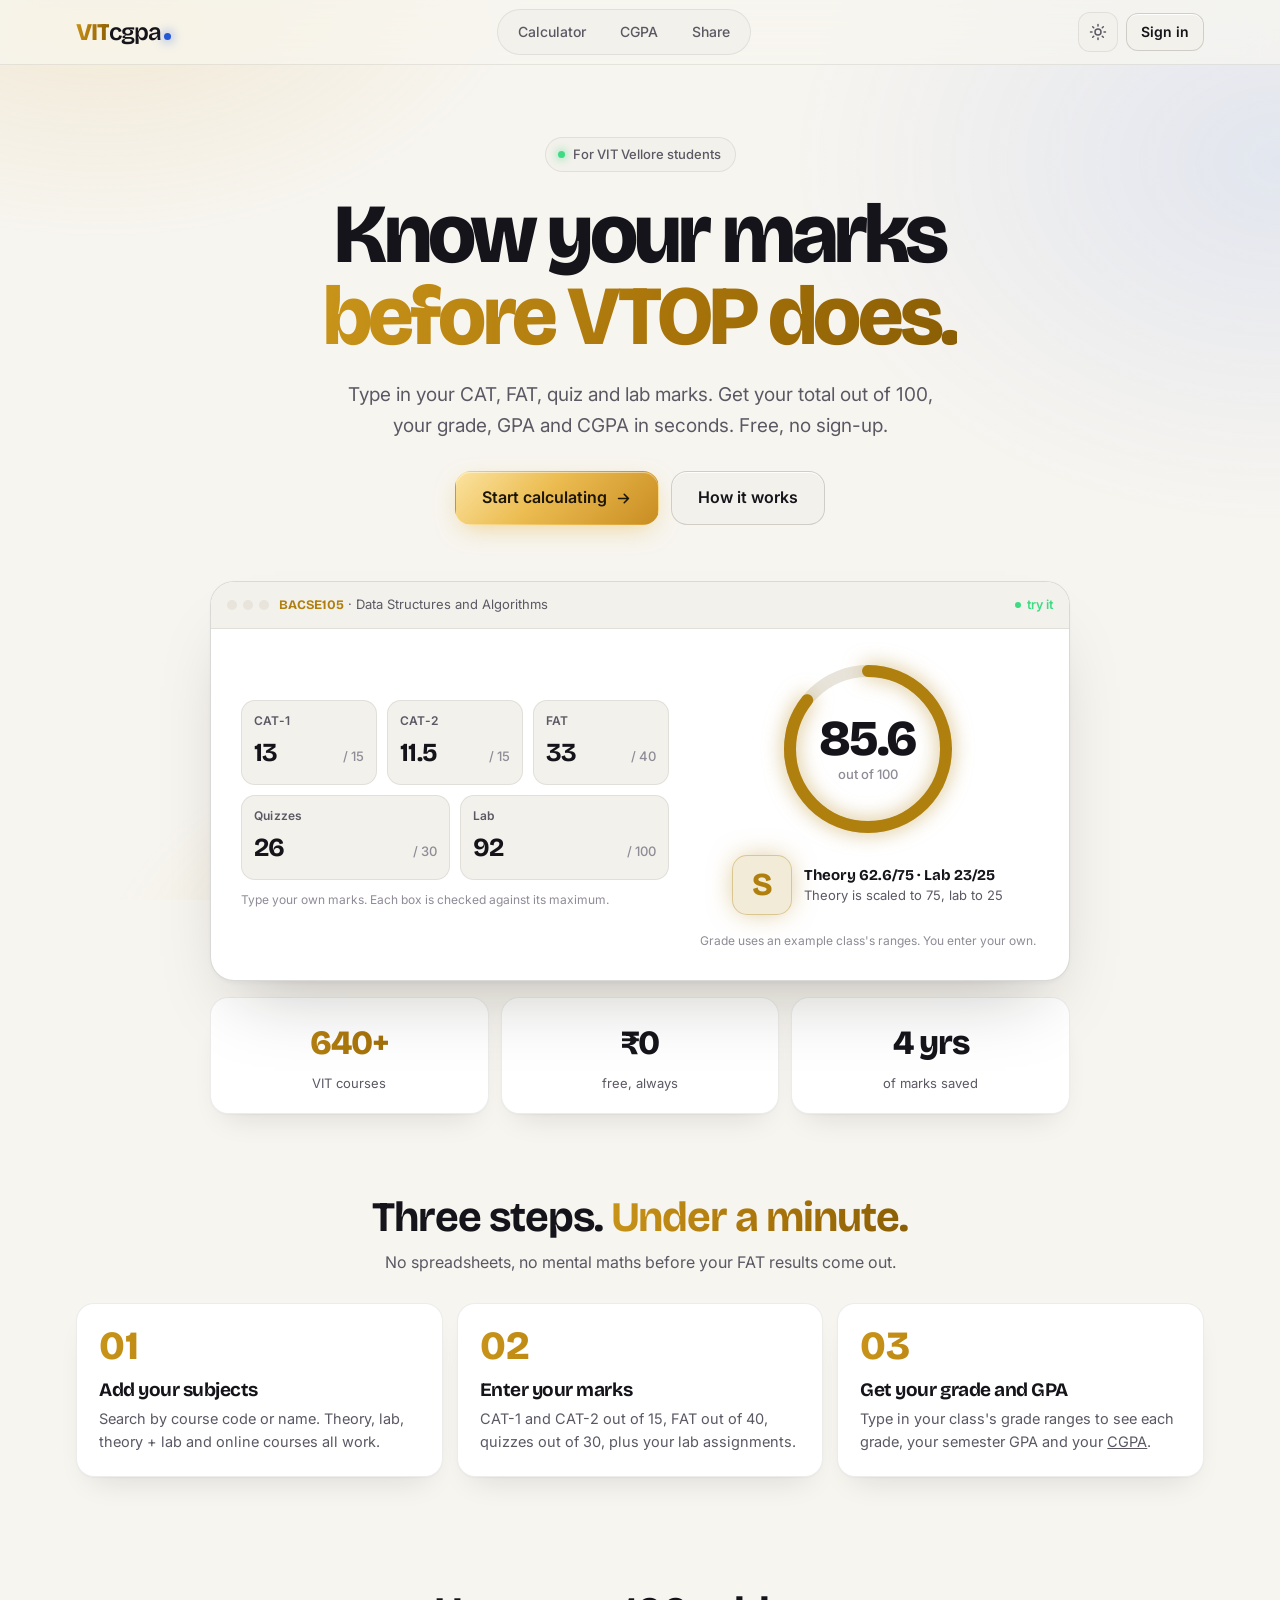
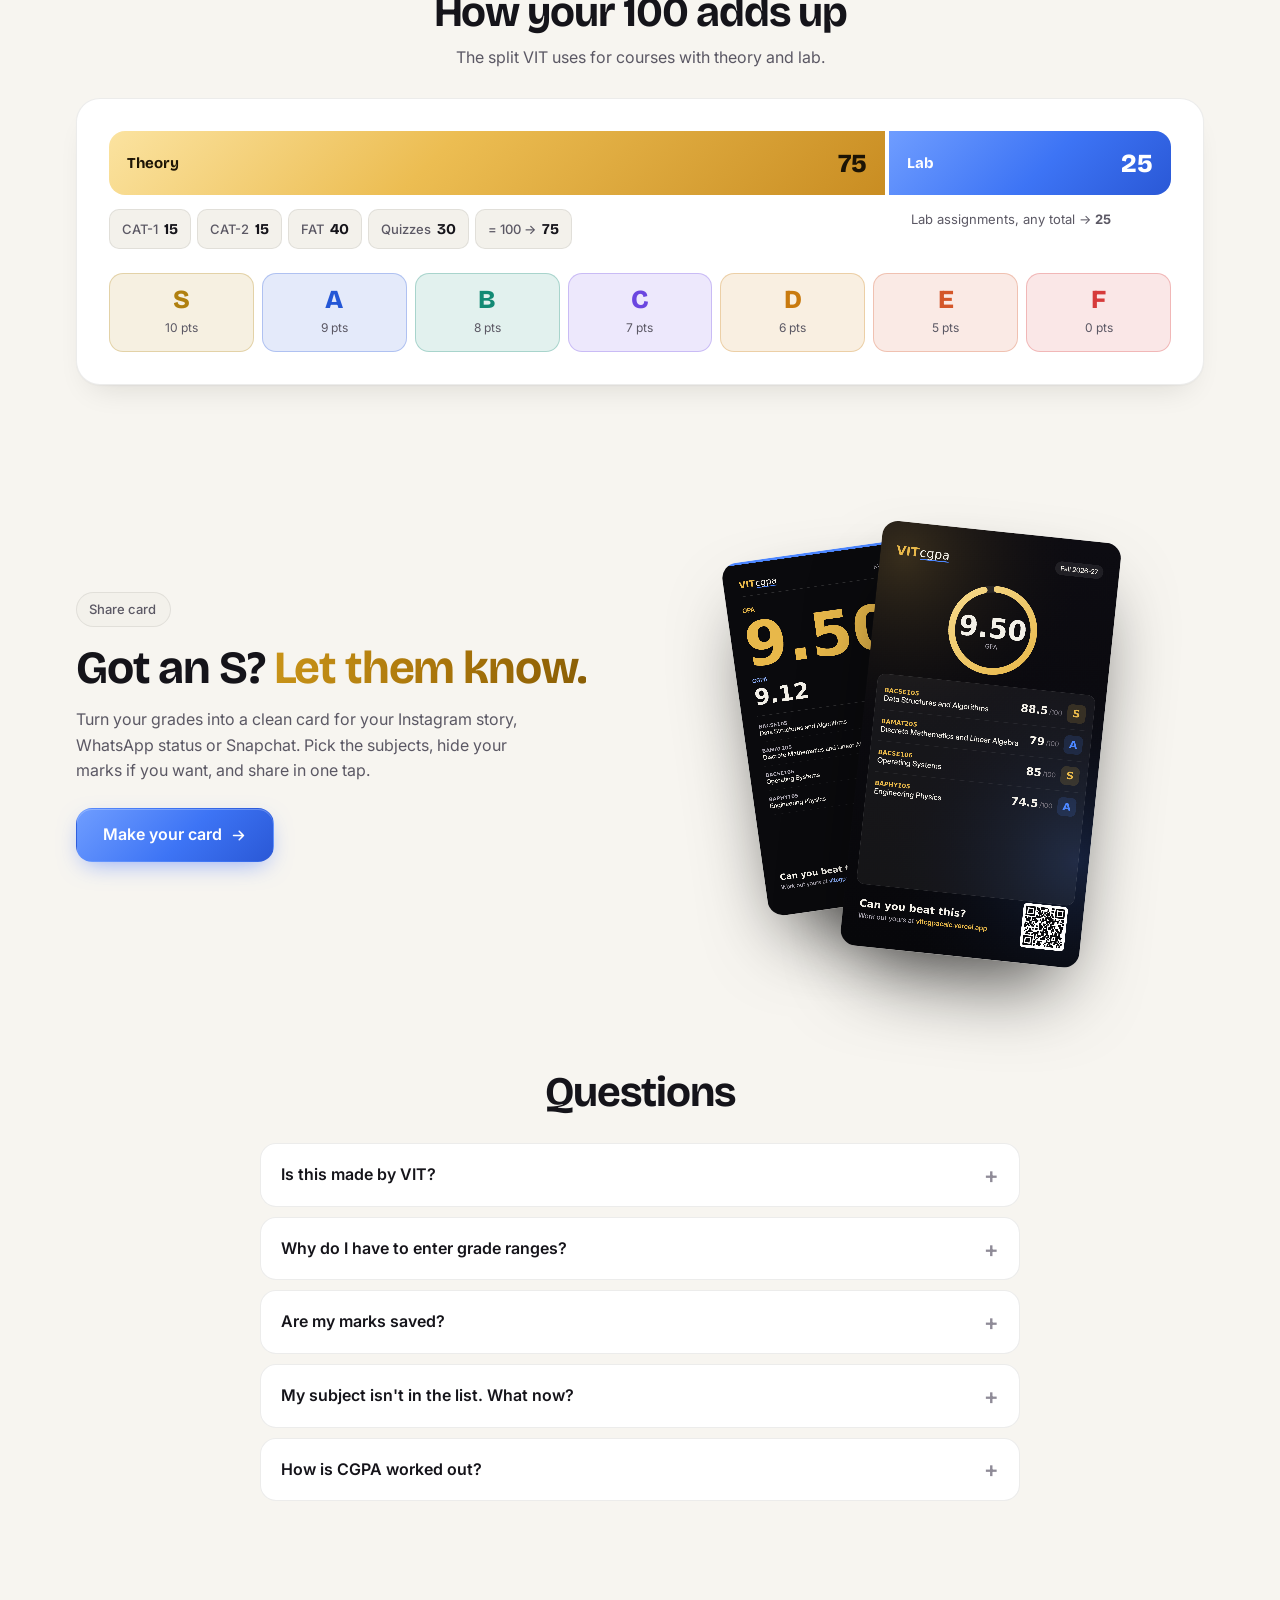
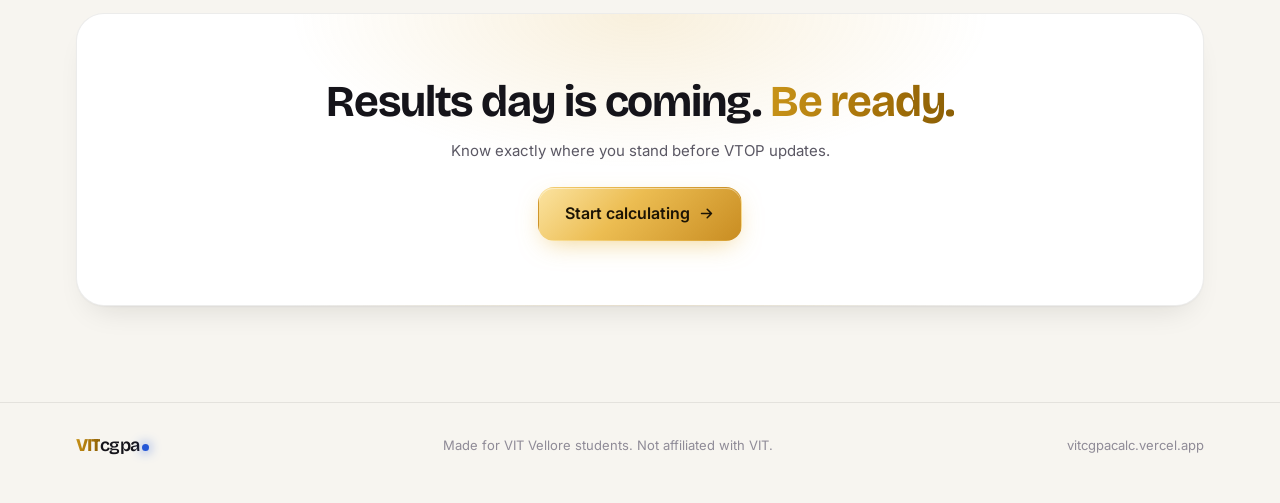
==== commit f7f6464c: "Revert "Remove home demo, show F in grade ranges, plain grade points, clearer credit labels" This re" ====
--- a/index.html
+++ b/index.html
@@ -5,89 +5,139 @@
 <meta name="viewport" content="width=device-width, initial-scale=1, viewport-fit=cover">
 <title>VIT cgpa · Marks, grade and CGPA calculator for VIT Vellore</title>
 <meta name="description" content="Free marks, grade, GPA and CGPA calculator for VIT Vellore students. Enter CAT-1, CAT-2, FAT, quiz and lab marks to see your total out of 100.">
-<meta name="theme-color" content="#0a0a0d">
+<meta name="theme-color" content="#07070a">
 <link rel="preconnect" href="https://fonts.googleapis.com">
 <link rel="preconnect" href="https://fonts.gstatic.com" crossorigin>
-<link href="https://fonts.googleapis.com/css2?family=Inter:wght@400;500;600&family=Space+Grotesk:wght@500;600;700&display=swap" rel="stylesheet">
+<link href="https://fonts.googleapis.com/css2?family=Bricolage+Grotesque:opsz,wght@12..96,500..800&family=Inter:wght@400;500;600&display=swap" rel="stylesheet">
 <link rel="stylesheet" href="css/style.css">
 <script src="js/common.js"></script>
 </head>
 <body>
 <header class="top">
-  <div class="wrap">
-    <a class="logo" href="./" aria-label="VIT cgpa home"><b>VIT</b><span>cgpa</span></a>
-    <nav>
-      <a class="navlink" href="calc">Calculator</a>
-      <a class="navlink" href="cgpa">CGPA</a>
-      <a class="navlink" href="share">Share</a>
+  <div class="wrap top-in">
+    <a class="logo" href="./" aria-label="VIT cgpa home"><b>VIT</b><span>cgpa</span><i aria-hidden="true"></i></a>
+    <nav class="tabs" aria-label="Main">
+      <a class="tab" href="calc">Calculator</a>
+      <a class="tab" href="cgpa">CGPA</a>
+      <a class="tab" href="share">Share</a>
+    </nav>
+    <div class="top-actions">
       <button class="icon-btn" type="button" data-theme-toggle aria-label="Switch light or dark mode">
         <svg class="theme-moon" viewBox="0 0 24 24" fill="none" stroke="currentColor" stroke-width="2" stroke-linecap="round" stroke-linejoin="round"><path d="M21 12.8A9 9 0 1 1 11.2 3a7 7 0 0 0 9.8 9.8z"/></svg>
         <svg class="theme-sun" viewBox="0 0 24 24" fill="none" stroke="currentColor" stroke-width="2" stroke-linecap="round"><circle cx="12" cy="12" r="4"/><path d="M12 2v2M12 20v2M4.9 4.9l1.4 1.4M17.7 17.7l1.4 1.4M2 12h2M20 12h2M4.9 19.1l1.4-1.4M17.7 6.3l1.4-1.4"/></svg>
       </button>
       <a class="btn btn-sm" href="#" data-signin>Sign in</a>
-    </nav>
+    </div>
   </div>
 </header>
-<div class="banner" data-banner>
-  <div class="wrap">
-    <p>Your marks are saved on this device. <a href="#" data-signin>Sign in</a> (coming soon) to keep them on every device.</p>
-    <button type="button" data-banner-close aria-label="Dismiss"><svg viewBox="0 0 24 24" fill="none" stroke="currentColor" stroke-width="2" stroke-linecap="round"><path d="M18 6 6 18M6 6l12 12"/></svg></button>
-  </div>
-</div>
 
 <main class="wrap">
   <section class="hero">
-    <div>
-      <span class="eyebrow">For VIT Vellore students</span>
-      <h1>Know your marks <em>before VTOP does.</em></h1>
-      <p class="lead">Type in your CAT, FAT, quiz and lab marks. See your total out of 100, your grade and your GPA instantly. Free, no sign-up needed.</p>
-      <div class="cta">
-        <a class="btn btn-primary" href="calc">Start calculating
-          <svg viewBox="0 0 24 24" fill="none" stroke="currentColor" stroke-width="2" stroke-linecap="round"><path d="M5 12h14M13 6l6 6-6 6"/></svg></a>
-        <a class="btn" href="#how">How it works</a>
+    <span class="eyebrow"><span class="dot"></span>For VIT Vellore students</span>
+    <h1>Know your marks<br><span class="grad">before VTOP does.</span></h1>
+    <p class="lead">Type in your CAT, FAT, quiz and lab marks. Get your total out of 100, your grade, GPA and CGPA in seconds. Free, no sign-up.</p>
+    <div class="cta">
+      <a class="btn btn-gold btn-lg" href="calc">Start calculating
+        <svg class="arrow" viewBox="0 0 24 24" fill="none" stroke="currentColor" stroke-width="2.2" stroke-linecap="round" stroke-linejoin="round"><path d="M5 12h14M13 6l6 6-6 6"/></svg></a>
+      <a class="btn btn-lg" href="#how">How it works</a>
+    </div>
+
+    <div class="demo-win" id="demo">
+      <div class="win-bar"><span class="dots"><i></i><i></i><i></i></span><span class="name"><b>BACSE105</b> · Data Structures and Algorithms</span><span class="try">try it</span></div>
+      <div class="win-body">
+        <div class="demo-in">
+          <div class="marks"><div class="mark"><label for="d-cat1">CAT-1</label><div class="val"><input id="d-cat1" inputmode="decimal" autocomplete="off" value="13" data-max="15"><span class="max">/ 15</span></div></div><div class="mark"><label for="d-cat2">CAT-2</label><div class="val"><input id="d-cat2" inputmode="decimal" autocomplete="off" value="11.5" data-max="15"><span class="max">/ 15</span></div></div><div class="mark"><label for="d-fat">FAT</label><div class="val"><input id="d-fat" inputmode="decimal" autocomplete="off" value="33" data-max="40"><span class="max">/ 40</span></div></div></div>
+          <div class="marks two"><div class="mark"><label for="d-quiz">Quizzes</label><div class="val"><input id="d-quiz" inputmode="decimal" autocomplete="off" value="26" data-max="30"><span class="max">/ 30</span></div></div><div class="mark"><label for="d-lab">Lab</label><div class="val"><input id="d-lab" inputmode="decimal" autocomplete="off" value="92" data-max="100"><span class="max">/ 100</span></div></div></div>
+          <p class="err" id="d-err"></p>
+          <p class="demo-note" style="text-align:left">Type your own marks. Each box is checked against its maximum.</p>
+        </div>
+        <div class="demo-out" aria-live="polite">
+          <div class="big-ring" id="d-ring"><svg viewBox="0 0 180 180"><circle class="track" cx="90" cy="90" r="78"/><circle class="bar" cx="90" cy="90" r="78" stroke-dasharray="490.09" stroke-dashoffset="490.09"/></svg><div class="mid"><b id="d-total">0</b><small>out of 100</small></div></div>
+          <div class="demo-grade"><div class="grade" id="d-grade">–</div><p><b id="d-split"></b><br>Theory is scaled to 75, lab to 25</p></div>
+          <p class="demo-note">Grade uses an example class's ranges. You enter your own.</p>
+        </div>
       </div>
     </div>
-    <div class="demo" aria-hidden="true">
-      <div style="font-family:var(--font-display);font-weight:600;font-size:13px;color:var(--gold)">BACSE105</div>
-      <div style="font-family:var(--font-display);font-weight:600;font-size:18px">Data Structures and Algorithms</div>
-      <div class="demo-row">
-        <div class="demo-cell"><small>CAT-1</small><b>13<i> /15</i></b></div>
-        <div class="demo-cell"><small>CAT-2</small><b>12<i> /15</i></b></div>
-        <div class="demo-cell"><small>FAT</small><b>35<i> /40</i></b></div>
+    <div class="tiles">
+      <div class="tile"><b class="grad">640+</b><span>VIT courses</span></div>
+      <div class="tile"><b>₹0</b><span>free, always</span></div>
+      <div class="tile"><b>4 yrs</b><span>of marks saved</span></div>
+    </div>
+  </section>
+
+  <section class="section reveal" id="how">
+    <div class="section-head center">
+      <h2>Three steps. <span class="grad">Under a minute.</span></h2>
+      <p>No spreadsheets, no mental maths before your FAT results come out.</p>
+    </div>
+    <div class="steps">
+      <div class="step"><div class="num">01</div><h3>Add your subjects</h3><p>Search by course code or name. Theory, lab, theory + lab and online courses all work.</p></div>
+      <div class="step"><div class="num">02</div><h3>Enter your marks</h3><p>CAT-1 and CAT-2 out of 15, FAT out of 40, quizzes out of 30, plus your lab assignments.</p></div>
+      <div class="step"><div class="num">03</div><h3>Get your grade and GPA</h3><p>Type in your class's grade ranges to see each grade, your semester GPA and your <a href="cgpa">CGPA</a>.</p></div>
+    </div>
+  </section>
+
+  <section class="section reveal">
+    <div class="section-head center">
+      <h2>How your 100 adds up</h2>
+      <p>The split VIT uses for courses with theory and lab.</p>
+    </div>
+    <div class="split">
+      <div class="split-bar"><div class="th"><span>Theory</span><b>75</b></div><div class="lb"><span>Lab</span><b>25</b></div></div>
+      <div class="split-parts">
+        <div class="chips"><span class="chip">CAT-1 <b>15</b></span><span class="chip">CAT-2 <b>15</b></span><span class="chip">FAT <b>40</b></span><span class="chip">Quizzes <b>30</b></span><span class="chip">= 100 → <b>75</b></span></div>
+        <div class="lbn">Lab assignments, any total → <b>25</b></div>
       </div>
-      <div class="result-row">
-        <div class="ring" style="--ring:var(--g-S)"><svg viewBox="0 0 64 64"><circle class="track" cx="32" cy="32" r="27"/><circle class="bar" cx="32" cy="32" r="27" stroke-dasharray="169.65" stroke-dashoffset="22.9"/></svg><b>87</b></div>
-        <div class="info"><div class="total">86.5 <i>/ 100</i></div><div class="split">Theory 64.5/75 · Lab 22/25</div></div>
-        <div class="grade" style="--gc:var(--g-S)">S</div>
+      <div class="grade-scale" aria-label="Grade points">
+        <div style="--gc:var(--g-S)"><b>S</b><span>10 pts</span></div>
+        <div style="--gc:var(--g-A)"><b>A</b><span>9 pts</span></div>
+        <div style="--gc:var(--g-B)"><b>B</b><span>8 pts</span></div>
+        <div style="--gc:var(--g-C)"><b>C</b><span>7 pts</span></div>
+        <div style="--gc:var(--g-D)"><b>D</b><span>6 pts</span></div>
+        <div style="--gc:var(--g-E)"><b>E</b><span>5 pts</span></div>
+        <div style="--gc:var(--g-F)"><b>F</b><span>0 pts</span></div>
       </div>
     </div>
   </section>
 
-  <section class="section" id="how">
-    <div class="section-head">
-      <h2>How it works</h2>
-      <p>Three steps, under a minute.</p>
-    </div>
-    <div class="steps">
-      <div class="step"><div class="num">01</div><h3>Add your subjects</h3><p>Search by course code or name. Theory, lab, theory + lab and online courses are all supported.</p></div>
-      <div class="step"><div class="num">02</div><h3>Enter your marks</h3><p>CAT-1 out of 15, CAT-2 out of 15, FAT out of 40, quizzes out of 30 and your lab assignments.</p></div>
-      <div class="step"><div class="num">03</div><h3>See your grade and GPA</h3><p>Enter your class's grade ranges and get your grade for each subject plus your semester GPA. Then <a href="cgpa">add past semesters</a> for your CGPA.</p></div>
+  <section class="section reveal">
+    <div class="share-sec">
+      <div>
+        <span class="eyebrow">Share card</span>
+        <h2 style="margin-top:16px">Got an S? <span class="grad">Let them know.</span></h2>
+        <p>Turn your grades into a clean card for your Instagram story, WhatsApp status or Snapchat. Pick the subjects, hide your marks if you want, and share in one tap.</p>
+        <a class="btn btn-primary btn-lg" href="share">Make your card
+          <svg class="arrow" viewBox="0 0 24 24" fill="none" stroke="currentColor" stroke-width="2.2" stroke-linecap="round" stroke-linejoin="round"><path d="M5 12h14M13 6l6 6-6 6"/></svg></a>
+      </div>
+      <div class="fan" aria-hidden="true"><canvas class="c1" id="fan1"></canvas><canvas class="c2" id="fan2"></canvas></div>
     </div>
   </section>
 
-  <section class="section">
-    <div class="section-head">
-      <h2>How your total is worked out</h2>
-      <p>The same split VIT uses for theory + lab courses.</p>
+  <section class="section reveal">
+    <div class="section-head center"><h2>Questions</h2></div>
+    <div class="faq">
+      <details><summary>Is this made by VIT?</summary><p>No. It's an independent tool made by a VIT Vellore student. Your official marks and grades are always the ones on VTOP.</p></details>
+      <details><summary>Why do I have to enter grade ranges?</summary><p>VIT grades are relative, so the cut-offs change from class to class. Type in the ranges your faculty shares and the grade will match your class.</p></details>
+      <details><summary>Are my marks saved?</summary><p>Yes, on this device. Sign-in with your VIT student account is coming soon so your marks follow you to every device.</p></details>
+      <details><summary>My subject isn't in the list. What now?</summary><p>Add it yourself with its code, title, type and credits. It takes ten seconds and works exactly like the built-in ones.</p></details>
+      <details><summary>How is CGPA worked out?</summary><p>Credits × grade points for every course, divided by your total credits. Bigger semesters count more, so it's not a plain average of your GPAs.</p></details>
     </div>
-    <div class="steps">
-      <div class="step"><div class="num">Theory · 75</div><h3>CAT-1 + CAT-2 + FAT + quizzes</h3><p>15 + 15 + 40 + 30 makes 100, which is scaled down to 75.</p></div>
-      <div class="step"><div class="num">Lab · 25</div><h3>Your lab assignments</h3><p>Usually 10 assignments of 10 marks. Whatever the lab total is, it's scaled to 25.</p></div>
-      <div class="step"><div class="num">Total · 100</div><h3>Grade from your ranges</h3><p>Ranges change from class to class, so you enter yours. Your grade and GPA follow from them.</p></div>
+  </section>
+
+  <section class="section reveal">
+    <div class="cta-band">
+      <h2>Results day is coming. <span class="grad">Be ready.</span></h2>
+      <p>Know exactly where you stand before VTOP updates.</p>
+      <a class="btn btn-gold btn-lg" href="calc">Start calculating
+        <svg class="arrow" viewBox="0 0 24 24" fill="none" stroke="currentColor" stroke-width="2.2" stroke-linecap="round" stroke-linejoin="round"><path d="M5 12h14M13 6l6 6-6 6"/></svg></a>
     </div>
   </section>
 </main>
 
-<footer class="footer"><div class="wrap"><span>Made for VIT Vellore students. Not affiliated with VIT.</span><span>vitcgpacalc.vercel.app</span></div></footer>
+<footer class="footer"><div class="wrap"><a class="logo" href="./" aria-label="VIT cgpa home"><b>VIT</b><span>cgpa</span><i aria-hidden="true"></i></a><span>Made for VIT Vellore students. Not affiliated with VIT.</span><span>vitcgpacalc.vercel.app</span></div></footer>
+<script src="js/calc.js"></script>
+<script src="js/qr.js"></script>
+<script src="js/card.js"></script>
+<script src="js/home.js"></script>
 </body>
 </html>
--- a/css/style.css
+++ b/css/style.css
@@ -1,99 +1,117 @@
+/* ===== tokens ===== */
 :root {
-  --bg: #0a0a0d;
-  --bg-glow: rgba(232, 184, 74, 0.07);
-  --surface: #131318;
-  --surface-2: #1b1b22;
-  --surface-3: #24242d;
-  --border: rgba(255, 255, 255, 0.08);
-  --border-strong: rgba(255, 255, 255, 0.16);
-  --text: #f3f0e8;
-  --text-2: #a7a3ad;
-  --text-3: #6f6c76;
+  --bg: #07070a;
+  --glow-a: rgba(232, 184, 74, 0.13);
+  --glow-b: rgba(60, 110, 255, 0.12);
+  --surface: #101015;
+  --surface-2: #17171e;
+  --surface-3: #22222b;
+  --glass: rgba(18, 18, 24, 0.72);
+  --border: rgba(255, 255, 255, 0.07);
+  --border-strong: rgba(255, 255, 255, 0.14);
+  --hi: rgba(255, 255, 255, 0.06);
+  --text: #f5f2ea;
+  --text-2: #aaa6b0;
+  --text-3: #6d6a75;
   --gold: #e8b84a;
   --gold-2: #f6d98b;
-  --gold-ink: #1a1405;
+  --gold-ink: #1c1405;
   --gold-soft: rgba(232, 184, 74, 0.12);
+  --gold-grad: linear-gradient(135deg, #fbe3a0 0%, #ecbd52 42%, #c98d22 100%);
+  --text-grad: linear-gradient(100deg, #fbe3a0 0%, #e8b84a 45%, #d9962a 100%);
   --blue: #4c86ff;
   --blue-hover: #6b9bff;
   --blue-soft: rgba(76, 134, 255, 0.14);
+  --blue-grad: linear-gradient(135deg, #6f9dff 0%, #3d74f5 55%, #2a58d6 100%);
   --on-blue: #ffffff;
   --danger: #ff6b6b;
   --danger-soft: rgba(255, 107, 107, 0.12);
-  --warn-bg: rgba(232, 184, 74, 0.1);
+  --warn-bg: rgba(232, 184, 74, 0.08);
   --warn-text: #f0cd7a;
   --g-S: #e8b84a; --g-A: #4c86ff; --g-B: #2fc4a8; --g-C: #9d7bff;
   --g-D: #f2a23c; --g-E: #f07a4a; --g-F: #ff5d5d;
-  --radius: 14px;
-  --radius-sm: 10px;
-  --shadow: 0 1px 0 rgba(255, 255, 255, 0.04) inset, 0 12px 32px rgba(0, 0, 0, 0.35);
-  --font-display: "Space Grotesk", system-ui, sans-serif;
+  --radius: 18px;
+  --radius-sm: 12px;
+  --shadow: 0 1px 0 var(--hi) inset, 0 20px 40px -18px rgba(0, 0, 0, 0.6);
+  --shadow-lg: 0 1px 0 var(--hi) inset, 0 40px 80px -30px rgba(0, 0, 0, 0.8);
+  --ease: cubic-bezier(.2, .8, .2, 1);
+  --font-display: "Bricolage Grotesque", system-ui, sans-serif;
   --font-body: "Inter", system-ui, sans-serif;
   color-scheme: dark;
 }
-
+:root[data-theme="light"] {
+  --bg: #f7f5f0; --glow-a: rgba(214, 160, 40, 0.16); --glow-b: rgba(50, 100, 230, 0.10);
+  --surface: #ffffff; --surface-2: #f3f1eb; --surface-3: #e8e4db; --glass: rgba(255, 255, 255, 0.78);
+  --border: rgba(24, 20, 10, 0.08); --border-strong: rgba(24, 20, 10, 0.16); --hi: rgba(255, 255, 255, 0.9);
+  --text: #15141a; --text-2: #5b5864; --text-3: #8f8b97;
+  --gold: #b0800f; --gold-2: #7d5a05; --gold-ink: #1c1405; --gold-soft: rgba(176, 128, 15, 0.12);
+  --text-grad: linear-gradient(100deg, #c99419 0%, #a8740a 55%, #8a5e05 100%);
+  --blue: #2457d6; --blue-hover: #1c48b8; --blue-soft: rgba(36, 87, 214, 0.1);
+  --danger: #d63b3b; --danger-soft: rgba(214, 59, 59, 0.08);
+  --warn-bg: #fbf1d8; --warn-text: #6e5005;
+  --g-S: #b0800f; --g-A: #2457d6; --g-B: #128a74; --g-C: #6b46e0;
+  --g-D: #c97a0e; --g-E: #d4572a; --g-F: #d63b3b;
+  --shadow: 0 1px 2px rgba(24, 20, 10, 0.04), 0 16px 32px -16px rgba(24, 20, 10, 0.14);
+  --shadow-lg: 0 2px 4px rgba(24, 20, 10, 0.04), 0 40px 70px -30px rgba(24, 20, 10, 0.25);
+  color-scheme: light;
+}
 @media (prefers-color-scheme: light) {
   :root:not([data-theme="dark"]) {
-    --bg: #f6f4ef; --bg-glow: rgba(200, 150, 40, 0.10);
-    --surface: #ffffff; --surface-2: #f3f1ec; --surface-3: #e9e6df;
-    --border: rgba(20, 18, 30, 0.09); --border-strong: rgba(20, 18, 30, 0.18);
-    --text: #16151b; --text-2: #5d5a66; --text-3: #8e8a96;
-    --gold: #b98914; --gold-2: #8a6508; --gold-ink: #ffffff; --gold-soft: rgba(185, 137, 20, 0.12);
+    --bg: #f7f5f0; --glow-a: rgba(214, 160, 40, 0.16); --glow-b: rgba(50, 100, 230, 0.10);
+    --surface: #ffffff; --surface-2: #f3f1eb; --surface-3: #e8e4db; --glass: rgba(255, 255, 255, 0.78);
+    --border: rgba(24, 20, 10, 0.08); --border-strong: rgba(24, 20, 10, 0.16); --hi: rgba(255, 255, 255, 0.9);
+    --text: #15141a; --text-2: #5b5864; --text-3: #8f8b97;
+    --gold: #b0800f; --gold-2: #7d5a05; --gold-ink: #1c1405; --gold-soft: rgba(176, 128, 15, 0.12);
+    --text-grad: linear-gradient(100deg, #c99419 0%, #a8740a 55%, #8a5e05 100%);
     --blue: #2457d6; --blue-hover: #1c48b8; --blue-soft: rgba(36, 87, 214, 0.1);
     --danger: #d63b3b; --danger-soft: rgba(214, 59, 59, 0.08);
-    --warn-bg: #fbf1d8; --warn-text: #7a5a06;
-    --g-S: #b98914; --g-A: #2457d6; --g-B: #128a74; --g-C: #6b46e0;
+    --warn-bg: #fbf1d8; --warn-text: #6e5005;
+    --g-S: #b0800f; --g-A: #2457d6; --g-B: #128a74; --g-C: #6b46e0;
     --g-D: #c97a0e; --g-E: #d4572a; --g-F: #d63b3b;
-    --shadow: 0 1px 2px rgba(20, 18, 30, 0.04), 0 8px 24px rgba(20, 18, 30, 0.06);
+    --shadow: 0 1px 2px rgba(24, 20, 10, 0.04), 0 16px 32px -16px rgba(24, 20, 10, 0.14);
+    --shadow-lg: 0 2px 4px rgba(24, 20, 10, 0.04), 0 40px 70px -30px rgba(24, 20, 10, 0.25);
     color-scheme: light;
   }
 }
-:root[data-theme="light"] {
-  --bg: #f6f4ef; --bg-glow: rgba(200, 150, 40, 0.10);
-  --surface: #ffffff; --surface-2: #f3f1ec; --surface-3: #e9e6df;
-  --border: rgba(20, 18, 30, 0.09); --border-strong: rgba(20, 18, 30, 0.18);
-  --text: #16151b; --text-2: #5d5a66; --text-3: #8e8a96;
-  --gold: #b98914; --gold-2: #8a6508; --gold-ink: #ffffff; --gold-soft: rgba(185, 137, 20, 0.12);
-  --blue: #2457d6; --blue-hover: #1c48b8; --blue-soft: rgba(36, 87, 214, 0.1);
-  --danger: #d63b3b; --danger-soft: rgba(214, 59, 59, 0.08);
-  --warn-bg: #fbf1d8; --warn-text: #7a5a06;
-  --g-S: #b98914; --g-A: #2457d6; --g-B: #128a74; --g-C: #6b46e0;
-  --g-D: #c97a0e; --g-E: #d4572a; --g-F: #d63b3b;
-  --shadow: 0 1px 2px rgba(20, 18, 30, 0.04), 0 8px 24px rgba(20, 18, 30, 0.06);
-  color-scheme: light;
-}
-
+
+/* ===== base ===== */
 *, *::before, *::after { box-sizing: border-box; }
-html { -webkit-text-size-adjust: 100%; }
+html { -webkit-text-size-adjust: 100%; scroll-behavior: smooth; }
 body {
-  margin: 0;
-  min-height: 100vh;
-  background: radial-gradient(900px 420px at 50% -120px, var(--bg-glow), transparent 70%), var(--bg);
-  background-attachment: fixed;
-  color: var(--text);
-  font: 400 15px/1.6 var(--font-body);
-  -webkit-font-smoothing: antialiased;
-  overflow-x: hidden;
-}
-h1, h2, h3 { font-family: var(--font-display); font-weight: 600; letter-spacing: -0.02em; line-height: 1.15; margin: 0; }
+  margin: 0; min-height: 100vh; background: var(--bg); color: var(--text);
+  font: 400 15px/1.6 var(--font-body); -webkit-font-smoothing: antialiased; overflow-x: hidden;
+}
+body::before {
+  content: ""; position: fixed; inset: 0; z-index: -1; pointer-events: none;
+  background:
+    radial-gradient(620px 420px at 8% -6%, var(--glow-a), transparent 70%),
+    radial-gradient(700px 520px at 100% 18%, var(--glow-b), transparent 70%),
+    radial-gradient(600px 400px at 40% 110%, var(--glow-a), transparent 70%);
+}
+h1, h2, h3 { font-family: var(--font-display); font-weight: 700; letter-spacing: -0.025em; line-height: 1.1; margin: 0; }
 a { color: inherit; }
 button, input, select { font: inherit; color: inherit; }
 button { cursor: pointer; }
+::selection { background: var(--gold); color: var(--gold-ink); }
 :focus-visible { outline: 2px solid var(--blue); outline-offset: 2px; }
 [hidden] { display: none !important; }
 .sr-only { position: absolute; width: 1px; height: 1px; overflow: hidden; clip: rect(0 0 0 0); white-space: nowrap; }
 .wrap { width: 100%; max-width: 1160px; margin: 0 auto; padding: 0 16px; }
-
-/* header */
-.top { position: sticky; top: 0; z-index: 30; background: color-mix(in srgb, var(--bg) 82%, transparent); backdrop-filter: saturate(140%) blur(12px); -webkit-backdrop-filter: saturate(140%) blur(12px); border-bottom: 1px solid var(--border); }
-.top .wrap { display: flex; align-items: center; gap: 12px; height: 60px; }
-.logo { font-family: var(--font-display); font-size: 22px; letter-spacing: -0.04em; text-decoration: none; display: inline-flex; align-items: baseline; line-height: 1; }
-.logo b { color: var(--gold); font-weight: 700; }
-.logo span { color: var(--text); font-weight: 500; margin-left: 1px; position: relative; }
-.logo span::after { content: ""; position: absolute; left: 2px; right: 1px; bottom: -4px; height: 2px; border-radius: 2px; background: var(--blue); }
-.top nav { margin-left: auto; display: flex; align-items: center; gap: 6px; }
-.navlink { color: var(--text-2); text-decoration: none; padding: 8px 10px; border-radius: var(--radius-sm); font-size: 14px; }
-.navlink:hover, .navlink[aria-current="page"] { color: var(--text); background: var(--surface-2); }
-.icon-btn { width: 38px; height: 38px; display: grid; place-items: center; border-radius: var(--radius-sm); border: 1px solid var(--border); background: var(--surface); color: var(--text-2); }
+.grad { background: var(--text-grad); -webkit-background-clip: text; background-clip: text; color: transparent; }
+
+/* ===== header ===== */
+.top { position: sticky; top: 0; z-index: 30; background: color-mix(in srgb, var(--bg) 72%, transparent); backdrop-filter: saturate(160%) blur(16px); -webkit-backdrop-filter: saturate(160%) blur(16px); border-bottom: 1px solid var(--border); }
+.top-in { display: flex; align-items: center; gap: 12px; height: 64px; }
+.logo { font-family: var(--font-display); font-size: 24px; font-weight: 800; letter-spacing: -0.05em; text-decoration: none; display: inline-flex; align-items: baseline; line-height: 1; flex: none; }
+.logo b { font-weight: 800; background: var(--text-grad); -webkit-background-clip: text; background-clip: text; color: transparent; }
+.logo span { color: var(--text); font-weight: 600; }
+.logo i { width: 7px; height: 7px; border-radius: 50%; background: var(--blue); margin-left: 3px; display: inline-block; box-shadow: 0 0 12px var(--blue); }
+.tabs { display: flex; gap: 2px; padding: 4px; margin: 0 auto; border-radius: 999px; background: var(--surface-2); border: 1px solid var(--border); }
+.tab { text-decoration: none; padding: 7px 16px; border-radius: 999px; font-size: 14px; font-weight: 500; color: var(--text-2); transition: color .15s, background .15s; text-align: center; white-space: nowrap; }
+.tab:hover { color: var(--text); }
+.tab[aria-current="page"] { color: var(--text); background: var(--surface); box-shadow: 0 1px 0 var(--hi) inset, 0 2px 8px rgba(0, 0, 0, .25); }
+.top-actions { display: flex; align-items: center; gap: 8px; flex: none; }
+.icon-btn { width: 40px; height: 40px; display: grid; place-items: center; border-radius: 12px; border: 1px solid var(--border); background: var(--surface-2); color: var(--text-2); transition: color .15s, border-color .15s; }
 .icon-btn:hover { color: var(--text); border-color: var(--border-strong); }
 .icon-btn svg { width: 18px; height: 18px; }
 .theme-sun { display: none; }
@@ -103,200 +121,208 @@
   :root:not([data-theme]) .theme-sun { display: block; }
   :root:not([data-theme]) .theme-moon { display: none; }
 }
-
-/* buttons */
-.btn { display: inline-flex; align-items: center; justify-content: center; gap: 8px; height: 44px; padding: 0 18px; border-radius: var(--radius-sm); border: 1px solid var(--border-strong); background: var(--surface); font-weight: 500; text-decoration: none; transition: background .15s, border-color .15s, transform .1s; white-space: nowrap; }
+@media (max-width: 720px) {
+  .top-in { flex-wrap: wrap; height: auto; padding-top: 10px; padding-bottom: 10px; row-gap: 10px; }
+  .top-actions { margin-left: auto; }
+  .tabs { order: 3; width: 100%; margin: 0; }
+  .tab { flex: 1; padding: 8px 6px; }
+}
+
+/* ===== buttons ===== */
+.btn { position: relative; display: inline-flex; align-items: center; justify-content: center; gap: 8px; height: 46px; padding: 0 20px; border-radius: 14px; border: 1px solid var(--border-strong); background: var(--surface-2); font-weight: 600; font-size: 15px; text-decoration: none; transition: transform .12s, box-shadow .2s, background .15s, border-color .15s; white-space: nowrap; box-shadow: 0 1px 0 var(--hi) inset; }
 .btn:hover { border-color: var(--text-3); }
-.btn:active { transform: scale(0.98); }
-.btn-primary { background: var(--blue); border-color: var(--blue); color: var(--on-blue); }
-.btn-primary:hover { background: var(--blue-hover); border-color: var(--blue-hover); }
-.btn-gold { background: var(--gold); border-color: var(--gold); color: var(--gold-ink); }
-.btn-sm { height: 36px; padding: 0 12px; font-size: 14px; }
-.btn-ghost { background: transparent; border-color: transparent; color: var(--text-2); }
+.btn:active { transform: scale(0.97); }
+.btn-primary { background: var(--blue-grad); border-color: transparent; color: var(--on-blue); box-shadow: 0 1px 0 rgba(255,255,255,.25) inset, 0 8px 24px -8px rgba(60, 110, 255, .6); }
+.btn-primary:hover { border-color: transparent; box-shadow: 0 1px 0 rgba(255,255,255,.25) inset, 0 10px 30px -6px rgba(60, 110, 255, .75); }
+.btn-gold { background: var(--gold-grad); border-color: transparent; color: var(--gold-ink); box-shadow: 0 1px 0 rgba(255,255,255,.45) inset, 0 8px 26px -8px rgba(232, 184, 74, .65); }
+.btn-gold:hover { border-color: transparent; box-shadow: 0 1px 0 rgba(255,255,255,.45) inset, 0 12px 34px -6px rgba(232, 184, 74, .8); }
+.btn-lg { height: 54px; padding: 0 26px; font-size: 16px; border-radius: 16px; }
+.btn-sm { height: 38px; padding: 0 14px; font-size: 14px; border-radius: 12px; }
+.btn-ghost { background: transparent; border-color: transparent; color: var(--text-2); box-shadow: none; }
 .btn-ghost:hover { color: var(--text); background: var(--surface-2); border-color: transparent; }
-.btn svg { width: 16px; height: 16px; }
-
-/* banner */
+.btn svg { width: 17px; height: 17px; }
+.btn .arrow { transition: transform .2s var(--ease); }
+.btn:hover .arrow { transform: translateX(3px); }
+
+/* ===== banner ===== */
 .banner { background: var(--warn-bg); color: var(--warn-text); font-size: 13.5px; border-bottom: 1px solid var(--border); }
 .banner .wrap { display: flex; align-items: center; gap: 10px; min-height: 42px; padding-top: 6px; padding-bottom: 6px; }
 .banner p { margin: 0; flex: 1; }
 .banner a { font-weight: 600; }
-.banner button { background: none; border: 0; color: inherit; padding: 6px; border-radius: 6px; display: grid; }
+.banner button { background: none; border: 0; color: inherit; padding: 6px; border-radius: 8px; display: grid; }
 .banner button svg { width: 16px; height: 16px; }
-.banner[hidden] { display: none; }
-
-/* home */
-.hero { padding: 64px 0 40px; display: grid; gap: 40px; align-items: center; }
-@media (min-width: 900px) { .hero { grid-template-columns: 1.1fr 0.9fr; padding: 96px 0 64px; } }
-.eyebrow { display: inline-flex; align-items: center; gap: 8px; font-size: 13px; color: var(--gold); background: var(--gold-soft); padding: 5px 12px; border-radius: 999px; margin-bottom: 20px; font-weight: 500; }
-.hero h1 { font-size: clamp(36px, 7vw, 60px); }
-.hero h1 em { font-style: normal; color: var(--gold); }
-.hero .lead { color: var(--text-2); font-size: 17px; max-width: 520px; margin: 18px 0 28px; }
-.hero .cta { display: flex; flex-wrap: wrap; gap: 10px; }
-.demo { background: var(--surface); border: 1px solid var(--border); border-radius: 20px; padding: 20px; box-shadow: var(--shadow); max-width: 440px; width: 100%; justify-self: center; }
-.demo-row { display: grid; grid-template-columns: repeat(3, 1fr); gap: 8px; margin: 14px 0; }
-.demo-cell { background: var(--surface-2); border-radius: var(--radius-sm); padding: 10px 12px; }
-.demo-cell small { display: block; color: var(--text-3); font-size: 12px; }
-.demo-cell b { font-family: var(--font-display); font-size: 20px; font-weight: 600; }
-.demo-cell b i { font-style: normal; color: var(--text-3); font-size: 13px; font-weight: 400; }
-.section { padding: 40px 0; }
-.section-head { margin-bottom: 24px; }
-.section-head h2 { font-size: clamp(24px, 4vw, 32px); }
-.section-head p { color: var(--text-2); margin: 8px 0 0; }
-.steps { display: grid; gap: 12px; grid-template-columns: repeat(auto-fit, minmax(240px, 1fr)); }
-.step { background: var(--surface); border: 1px solid var(--border); border-radius: var(--radius); padding: 20px; }
-.step .num { font-family: var(--font-display); color: var(--gold); font-size: 14px; font-weight: 600; }
-.step h3 { font-size: 18px; margin: 8px 0 6px; }
-.step p { color: var(--text-2); margin: 0; font-size: 14px; }
-.footer { border-top: 1px solid var(--border); padding: 28px 0 40px; color: var(--text-3); font-size: 13px; margin-top: 40px; }
-.footer .wrap { display: flex; flex-wrap: wrap; gap: 8px 24px; justify-content: space-between; }
-
-/* calculator layout */
-.calc { display: grid; gap: 20px; padding-top: 24px; padding-bottom: 120px; }
-@media (min-width: 1000px) { .calc { grid-template-columns: minmax(0, 1fr) 320px; align-items: start; padding-bottom: 60px; } }
-.page-title { display: flex; flex-wrap: wrap; align-items: end; justify-content: space-between; gap: 12px; margin-bottom: 16px; }
-.page-title h1 { font-size: clamp(26px, 5vw, 34px); }
-.page-title p { color: var(--text-2); margin: 4px 0 0; font-size: 14px; }
+
+/* ===== shared bits ===== */
+.eyebrow { display: inline-flex; align-items: center; gap: 8px; font-size: 13px; color: var(--text-2); background: var(--surface-2); border: 1px solid var(--border); padding: 6px 14px 6px 12px; border-radius: 999px; font-weight: 500; }
+.eyebrow .dot { width: 7px; height: 7px; border-radius: 50%; background: #3ddc84; box-shadow: 0 0 10px #3ddc84; }
+.section { padding: 56px 0; }
+.section-head { margin-bottom: 28px; }
+.section-head.center { text-align: center; }
+.section-head h2 { font-size: clamp(28px, 4.6vw, 42px); }
+.section-head p { color: var(--text-2); margin: 10px auto 0; max-width: 560px; font-size: 16px; }
+.steps { display: grid; gap: 14px; grid-template-columns: repeat(auto-fit, minmax(240px, 1fr)); }
+.step { background: var(--surface); border: 1px solid var(--border); border-radius: var(--radius); padding: 22px; box-shadow: var(--shadow); }
+.step .num { font-family: var(--font-display); font-size: 40px; font-weight: 800; line-height: 1; background: var(--text-grad); -webkit-background-clip: text; background-clip: text; color: transparent; }
+.step h3 { font-size: 19px; margin: 14px 0 6px; }
+.step p { color: var(--text-2); margin: 0; font-size: 14.5px; }
+.footer { border-top: 1px solid var(--border); padding: 32px 0 48px; color: var(--text-3); font-size: 13px; margin-top: 40px; }
+.footer .wrap { display: flex; flex-wrap: wrap; gap: 8px 24px; justify-content: space-between; align-items: center; }
+.footer .logo { font-size: 18px; }
+.reveal { opacity: 0; transform: translateY(16px); transition: opacity .6s var(--ease), transform .6s var(--ease); }
+.reveal.in { opacity: 1; transform: none; }
+
+/* ===== app layout ===== */
+.calc { display: grid; grid-template-columns: minmax(0, 1fr); gap: 20px; padding-top: 28px; padding-bottom: 130px; }
+@media (min-width: 1000px) { .calc { grid-template-columns: minmax(0, 1fr) 340px; align-items: start; padding-bottom: 60px; } }
+.page-title { display: flex; flex-wrap: wrap; align-items: end; justify-content: space-between; gap: 14px; margin-bottom: 18px; }
+.page-title h1 { font-size: clamp(30px, 5.5vw, 42px); }
+.page-title p { color: var(--text-2); margin: 6px 0 0; font-size: 15px; }
 .field { display: flex; flex-direction: column; gap: 6px; }
 .field > span { font-size: 12.5px; color: var(--text-2); font-weight: 500; }
-.select, .input { height: 44px; border-radius: var(--radius-sm); border: 1px solid var(--border-strong); background: var(--surface); padding: 0 12px; width: 100%; }
-.select { appearance: none; padding-right: 36px; background-image: url("data:image/svg+xml,%3Csvg xmlns='http://www.w3.org/2000/svg' width='16' height='16' fill='none' stroke='%23888' stroke-width='2' viewBox='0 0 24 24'%3E%3Cpath d='m6 9 6 6 6-6'/%3E%3C/svg%3E"); background-repeat: no-repeat; background-position: right 12px center; }
-.input:focus, .select:focus { outline: none; border-color: var(--blue); box-shadow: 0 0 0 3px var(--blue-soft); }
+.select, .input { height: 46px; border-radius: var(--radius-sm); border: 1px solid var(--border-strong); background: var(--surface); padding: 0 14px; width: 100%; transition: border-color .15s, box-shadow .15s; }
+.select { appearance: none; padding-right: 38px; font-weight: 500; background-image: url("data:image/svg+xml,%3Csvg xmlns='http://www.w3.org/2000/svg' width='16' height='16' fill='none' stroke='%23999' stroke-width='2' viewBox='0 0 24 24'%3E%3Cpath d='m6 9 6 6 6-6'/%3E%3C/svg%3E"); background-repeat: no-repeat; background-position: right 12px center; }
+.input:focus, .select:focus { outline: none; border-color: var(--blue); box-shadow: 0 0 0 4px var(--blue-soft); }
 
 /* search */
 .search { position: relative; margin-bottom: 16px; }
-.search-box { display: flex; align-items: center; gap: 10px; height: 52px; border-radius: var(--radius); border: 1px solid var(--border-strong); background: var(--surface); padding: 0 14px; }
-.search-box:focus-within { border-color: var(--blue); box-shadow: 0 0 0 3px var(--blue-soft); }
+.search-box { display: flex; align-items: center; gap: 12px; height: 58px; border-radius: var(--radius); border: 1px solid var(--border-strong); background: var(--surface); padding: 0 18px; box-shadow: var(--shadow); transition: border-color .15s, box-shadow .15s; }
+.search-box:focus-within { border-color: var(--blue); box-shadow: 0 0 0 4px var(--blue-soft), var(--shadow); }
 .search-box svg { width: 20px; height: 20px; color: var(--text-3); flex: none; }
 .search-box input { flex: 1; min-width: 0; border: 0; background: transparent; height: 100%; font-size: 16px; outline: none; }
-.results { position: absolute; z-index: 20; left: 0; right: 0; top: calc(100% + 6px); background: var(--surface); border: 1px solid var(--border-strong); border-radius: var(--radius); box-shadow: var(--shadow); padding: 6px; max-height: 360px; overflow-y: auto; }
-.results[hidden] { display: none; }
-.result { display: flex; align-items: center; gap: 12px; width: 100%; text-align: left; padding: 10px; border: 0; border-radius: var(--radius-sm); background: transparent; }
+.search-box input::placeholder { color: var(--text-3); }
+.results { position: absolute; z-index: 20; left: 0; right: 0; top: calc(100% + 8px); background: var(--surface); border: 1px solid var(--border-strong); border-radius: var(--radius); box-shadow: var(--shadow-lg); padding: 6px; max-height: 380px; overflow-y: auto; animation: pop .16s var(--ease); }
+@keyframes pop { from { opacity: 0; transform: translateY(-4px) scale(.99); } }
+.result { display: flex; align-items: center; gap: 12px; width: 100%; text-align: left; padding: 11px 12px; border: 0; border-radius: var(--radius-sm); background: transparent; }
 .result:hover, .result.active { background: var(--surface-2); }
-.result .code { font-family: var(--font-display); font-weight: 600; font-size: 14px; min-width: 88px; }
-.result .title { flex: 1; min-width: 0; color: var(--text-2); font-size: 14px; overflow: hidden; text-overflow: ellipsis; white-space: nowrap; }
-.result.added { opacity: 0.5; }
-.results .none { padding: 12px; color: var(--text-2); font-size: 14px; }
+.result .code { font-family: var(--font-display); font-weight: 700; font-size: 14px; min-width: 92px; color: var(--gold); }
+.result .title { flex: 1; min-width: 0; color: var(--text); font-size: 14px; overflow: hidden; text-overflow: ellipsis; white-space: nowrap; }
+.result.added { opacity: 0.45; }
+.results .none { padding: 14px; color: var(--text-2); font-size: 14px; }
 .results .none button { margin-top: 10px; }
-.pill { font-size: 11.5px; font-weight: 600; padding: 2px 8px; border-radius: 999px; background: var(--surface-3); color: var(--text-2); white-space: nowrap; letter-spacing: 0.02em; }
+.pill { font-size: 11.5px; font-weight: 600; padding: 3px 9px; border-radius: 999px; background: var(--surface-3); color: var(--text-2); white-space: nowrap; letter-spacing: 0.01em; }
 
 /* subject cards */
-.cards { display: grid; gap: 14px; }
-.empty { text-align: center; padding: 48px 20px; border: 1px dashed var(--border-strong); border-radius: var(--radius); color: var(--text-2); }
-.empty h2 { font-size: 20px; color: var(--text); margin-bottom: 6px; }
-.empty p { margin: 0 auto; max-width: 360px; font-size: 14px; }
-.card { background: var(--surface); border: 1px solid var(--border); border-radius: var(--radius); box-shadow: var(--shadow); animation: rise .25s ease-out; }
-@keyframes rise { from { opacity: 0; transform: translateY(6px); } }
-.card-head { display: flex; align-items: flex-start; gap: 12px; padding: 16px 16px 0; }
+.cards { display: grid; gap: 16px; }
+.empty { text-align: center; padding: 56px 24px; border: 1px dashed var(--border-strong); border-radius: var(--radius); color: var(--text-2); background: color-mix(in srgb, var(--surface) 50%, transparent); }
+.empty h2 { font-size: 22px; color: var(--text); margin-bottom: 8px; }
+.empty p { margin: 0 auto; max-width: 380px; font-size: 14.5px; }
+.card { background: var(--surface); border: 1px solid var(--border); border-radius: var(--radius); box-shadow: var(--shadow); animation: rise .35s var(--ease); }
+@keyframes rise { from { opacity: 0; transform: translateY(10px); } }
+.card-head { display: flex; align-items: flex-start; gap: 12px; padding: 18px 18px 0; }
 .card-head .meta { flex: 1; min-width: 0; }
-.card-head .code { font-family: var(--font-display); font-weight: 600; font-size: 13px; color: var(--gold); letter-spacing: 0.02em; }
-.card-head h2 { font-size: 17px; margin: 2px 0 6px; }
+.card-head .code { display: inline-block; font-family: var(--font-display); font-weight: 700; font-size: 12.5px; color: var(--gold); letter-spacing: 0.03em; background: var(--gold-soft); padding: 2px 9px; border-radius: 7px; }
+.card-head h2 { font-size: 19px; margin: 8px 0 8px; }
 .card-head .tags { display: flex; flex-wrap: wrap; gap: 6px; align-items: center; }
-.card-body { padding: 14px 16px 16px; display: grid; gap: 12px; }
-.seg { display: inline-flex; background: var(--surface-2); border-radius: 999px; padding: 3px; }
-.seg button { border: 0; background: transparent; padding: 4px 10px; border-radius: 999px; font-size: 12.5px; color: var(--text-2); font-weight: 500; }
-.seg button[aria-pressed="true"] { background: var(--surface); color: var(--text); box-shadow: 0 1px 3px rgba(0,0,0,.2); }
-.marks { display: grid; grid-template-columns: repeat(3, minmax(0, 1fr)); gap: 8px; }
-.mark { background: var(--surface-2); border: 1px solid transparent; border-radius: var(--radius-sm); padding: 8px 10px; display: flex; flex-direction: column; gap: 2px; }
-.mark:focus-within { border-color: var(--blue); }
+.card-body { padding: 16px 18px 18px; display: grid; gap: 12px; }
+.seg { display: inline-flex; background: var(--surface-2); border: 1px solid var(--border); border-radius: 999px; padding: 3px; }
+.seg button { border: 0; background: transparent; padding: 5px 12px; border-radius: 999px; font-size: 12.5px; color: var(--text-2); font-weight: 600; transition: background .15s, color .15s; }
+.seg button[aria-pressed="true"] { background: var(--surface); color: var(--text); box-shadow: 0 1px 0 var(--hi) inset, 0 2px 6px rgba(0,0,0,.25); }
+.marks { display: grid; grid-template-columns: repeat(3, minmax(0, 1fr)); gap: 10px; }
+.mark { background: var(--surface-2); border: 1px solid var(--border); border-radius: 14px; padding: 10px 12px; display: flex; flex-direction: column; gap: 2px; transition: border-color .15s, box-shadow .15s; }
+.mark:focus-within { border-color: var(--blue); box-shadow: 0 0 0 4px var(--blue-soft); }
 .mark.bad { border-color: var(--danger); background: var(--danger-soft); }
-.mark label { font-size: 12px; color: var(--text-2); font-weight: 500; }
+.mark label { font-size: 12px; color: var(--text-2); font-weight: 600; letter-spacing: 0.02em; }
 .mark .val { display: flex; align-items: baseline; gap: 4px; }
-.mark input { width: 100%; min-width: 0; border: 0; background: transparent; font-family: var(--font-display); font-size: 22px; font-weight: 600; padding: 0; outline: none; }
-.mark input::placeholder { color: var(--text-3); font-weight: 400; }
-.mark .max { color: var(--text-3); font-size: 13px; white-space: nowrap; }
+.mark input { width: 100%; min-width: 0; border: 0; background: transparent; font-family: var(--font-display); font-size: 26px; font-weight: 700; padding: 0; outline: none; letter-spacing: -0.02em; }
+.mark input::placeholder { color: var(--text-3); font-weight: 500; }
+.mark .max { color: var(--text-3); font-size: 13px; white-space: nowrap; font-weight: 500; }
 .err { color: var(--danger); font-size: 12.5px; margin: 0; }
 .err:empty { display: none; }
 
-details.fold { background: var(--surface-2); border-radius: var(--radius-sm); }
-details.fold > summary { list-style: none; cursor: pointer; display: flex; align-items: center; gap: 10px; padding: 12px; font-weight: 500; font-size: 14px; user-select: none; }
+details.fold { background: var(--surface-2); border: 1px solid var(--border); border-radius: 14px; }
+details.fold > summary { list-style: none; cursor: pointer; display: flex; align-items: center; gap: 10px; padding: 13px 14px; font-weight: 600; font-size: 14px; user-select: none; }
 details.fold > summary::-webkit-details-marker { display: none; }
-details.fold > summary .sum { margin-left: auto; color: var(--text-2); font-weight: 400; font-family: var(--font-display); }
-details.fold > summary .chev { width: 16px; height: 16px; color: var(--text-3); transition: transform .2s; flex: none; }
+details.fold > summary .sum { margin-left: auto; color: var(--text-2); font-weight: 600; font-family: var(--font-display); }
+details.fold > summary .chev { width: 16px; height: 16px; color: var(--text-3); transition: transform .25s var(--ease); flex: none; }
 details.fold[open] > summary .chev { transform: rotate(180deg); }
-.fold-body { padding: 0 12px 12px; display: grid; gap: 8px; }
+details.fold[open] > .fold-body { animation: rise .25s var(--ease); }
+.fold-body { padding: 0 14px 14px; display: grid; gap: 8px; }
 .item { display: grid; grid-template-columns: minmax(0, 1fr) 72px 20px 64px 34px; gap: 6px; align-items: center; }
-.item input { height: 38px; border-radius: 8px; border: 1px solid var(--border); background: var(--surface); padding: 0 10px; min-width: 0; width: 100%; }
+.item input { height: 40px; border-radius: 10px; border: 1px solid var(--border); background: var(--surface); padding: 0 10px; min-width: 0; width: 100%; transition: border-color .15s; }
 .item input:focus { outline: none; border-color: var(--blue); }
 .item input.bad { border-color: var(--danger); background: var(--danger-soft); }
-.item .score, .item .imax { text-align: center; font-family: var(--font-display); font-weight: 600; }
+.item .score, .item .imax { text-align: center; font-family: var(--font-display); font-weight: 700; }
 .item .slash { color: var(--text-3); text-align: center; }
-.item .rm { width: 34px; height: 34px; border: 0; background: transparent; color: var(--text-3); border-radius: 8px; display: grid; place-items: center; }
+.item .rm { width: 34px; height: 34px; border: 0; background: transparent; color: var(--text-3); border-radius: 10px; display: grid; place-items: center; }
 .item .rm:hover { color: var(--danger); background: var(--danger-soft); }
 .item .rm svg { width: 16px; height: 16px; }
-.item-head { display: grid; grid-template-columns: minmax(0, 1fr) 72px 20px 64px 34px; gap: 6px; font-size: 11.5px; color: var(--text-3); padding: 0 2px; }
-.item-head span:nth-child(2), .item-head span:nth-child(3) { text-align: center; }
+.item-head { display: grid; grid-template-columns: minmax(0, 1fr) 72px 20px 64px 34px; gap: 6px; font-size: 11.5px; color: var(--text-3); padding: 0 2px; font-weight: 500; }
+.item-head span:nth-child(2), .item-head span:nth-child(4) { text-align: center; }
 .fold-foot { display: flex; align-items: center; justify-content: space-between; gap: 8px; flex-wrap: wrap; }
 .fold-foot .note { font-size: 12.5px; color: var(--text-2); }
 
 .ranges { display: grid; grid-template-columns: repeat(3, minmax(0, 1fr)); gap: 8px; }
 @media (min-width: 560px) { .ranges { grid-template-columns: repeat(6, minmax(0, 1fr)); } }
-.range { display: flex; flex-direction: column; align-items: center; gap: 4px; background: var(--surface); border: 1px solid var(--border); border-radius: 8px; padding: 6px 4px; }
-.range label { font-family: var(--font-display); font-weight: 700; font-size: 15px; }
-.range input { width: 100%; text-align: center; border: 0; background: transparent; font-family: var(--font-display); font-weight: 600; font-size: 16px; outline: none; height: 26px; }
+.range { display: flex; flex-direction: column; align-items: center; gap: 2px; background: var(--surface); border: 1px solid var(--border); border-radius: 12px; padding: 8px 4px; transition: border-color .15s; }
+.range:focus-within { border-color: var(--blue); }
+.range label { font-family: var(--font-display); font-weight: 800; font-size: 17px; }
+.range input { width: 100%; text-align: center; border: 0; background: transparent; font-family: var(--font-display); font-weight: 700; font-size: 18px; outline: none; height: 28px; }
 .range small { font-size: 11px; color: var(--text-3); }
 .range.bad { border-color: var(--danger); }
 .range-part { font-size: 12.5px; font-weight: 600; color: var(--text-2); margin: 4px 0 -2px; }
 
-.result-row { display: flex; align-items: center; gap: 14px; background: var(--surface-2); border-radius: var(--radius-sm); padding: 12px; }
-.ring { width: 64px; height: 64px; flex: none; position: relative; }
-.ring svg { width: 100%; height: 100%; transform: rotate(-90deg); }
+.result-row { display: flex; align-items: center; gap: 16px; background: linear-gradient(135deg, color-mix(in srgb, var(--ring, var(--text-3)) 10%, var(--surface-2)), var(--surface-2) 60%); border: 1px solid var(--border); border-radius: 16px; padding: 14px; }
+.ring { width: 70px; height: 70px; flex: none; position: relative; }
+.ring svg { width: 100%; height: 100%; transform: rotate(-90deg); overflow: visible; }
 .ring circle { fill: none; stroke-width: 6; }
 .ring .track { stroke: var(--surface-3); }
-.ring .bar { stroke: var(--ring, var(--gold)); stroke-linecap: round; transition: stroke-dashoffset .5s cubic-bezier(.2,.8,.2,1), stroke .3s; }
-.ring b { position: absolute; inset: 0; display: grid; place-items: center; font-family: var(--font-display); font-weight: 700; font-size: 17px; }
+.ring .bar { stroke: var(--ring, var(--gold)); stroke-linecap: round; transition: stroke-dashoffset .7s var(--ease), stroke .3s; filter: drop-shadow(0 0 6px color-mix(in srgb, var(--ring, var(--gold)) 55%, transparent)); }
+.ring b { position: absolute; inset: 0; display: grid; place-items: center; font-family: var(--font-display); font-weight: 800; font-size: 19px; }
 .result-row .info { flex: 1; min-width: 0; }
-.result-row .total { font-family: var(--font-display); font-size: 20px; font-weight: 600; }
-.result-row .total i { font-style: normal; color: var(--text-3); font-size: 14px; font-weight: 400; }
+.result-row .total { font-family: var(--font-display); font-size: 24px; font-weight: 800; letter-spacing: -0.02em; }
+.result-row .total i { font-style: normal; color: var(--text-3); font-size: 14px; font-weight: 500; }
 .result-row .split { color: var(--text-2); font-size: 13px; }
-.grade { min-width: 48px; height: 48px; padding: 0 8px; border-radius: 12px; display: grid; place-items: center; font-family: var(--font-display); font-size: 24px; font-weight: 700; background: color-mix(in srgb, var(--gc, var(--text-3)) 16%, transparent); color: var(--gc, var(--text-3)); flex: none; }
-.grade.none { font-size: 11.5px; font-weight: 500; text-align: center; line-height: 1.2; font-family: var(--font-body); width: 76px; }
+.grade { min-width: 54px; height: 54px; padding: 0 8px; border-radius: 15px; display: grid; place-items: center; font-family: var(--font-display); font-size: 28px; font-weight: 800; background: color-mix(in srgb, var(--gc, var(--text-3)) 16%, transparent); color: var(--gc, var(--text-3)); border: 1px solid color-mix(in srgb, var(--gc, var(--text-3)) 35%, transparent); box-shadow: 0 0 28px -6px color-mix(in srgb, var(--gc, transparent) 60%, transparent); flex: none; animation: pop .3s var(--ease); }
+.grade.none { font-size: 11.5px; font-weight: 600; text-align: center; line-height: 1.2; font-family: var(--font-body); width: 80px; box-shadow: none; border-style: dashed; }
 
 /* summary */
-.summary { background: var(--surface); border: 1px solid var(--border); border-radius: var(--radius); padding: 18px; box-shadow: var(--shadow); }
-@media (min-width: 1000px) { .summary { position: sticky; top: 80px; } }
-.summary h2 { font-size: 15px; color: var(--text-2); font-weight: 500; font-family: var(--font-body); letter-spacing: 0; }
-.gpa { font-family: var(--font-display); font-size: 48px; font-weight: 700; line-height: 1.1; color: var(--gold); margin: 6px 0 2px; }
-.gpa.muted { color: var(--text-3); }
-.summary .sub { color: var(--text-2); font-size: 13px; margin: 0 0 14px; }
+.summary { background: var(--surface); border: 1px solid var(--border); border-radius: var(--radius); padding: 20px; box-shadow: var(--shadow); position: relative; overflow: hidden; }
+.summary::before { content: ""; position: absolute; inset: 0 0 auto; height: 3px; background: linear-gradient(90deg, var(--gold), var(--blue)); }
+@media (min-width: 1000px) { .summary { position: sticky; top: 84px; } }
+.summary h2 { font-size: 14px; color: var(--text-2); font-weight: 500; font-family: var(--font-body); letter-spacing: 0; }
+.gpa { font-family: var(--font-display); font-size: 60px; font-weight: 800; line-height: 1; letter-spacing: -0.04em; margin: 8px 0 4px; background: var(--text-grad); -webkit-background-clip: text; background-clip: text; color: transparent; }
+.gpa.muted { background: none; color: var(--text-3); }
+.summary .sub { color: var(--text-2); font-size: 13px; margin: 0 0 16px; }
 .stats { display: grid; grid-template-columns: 1fr 1fr; gap: 8px; }
-.stat { background: var(--surface-2); border-radius: var(--radius-sm); padding: 10px 12px; }
+.stat { background: var(--surface-2); border: 1px solid var(--border); border-radius: 14px; padding: 10px 12px; }
 .stat small { display: block; font-size: 12px; color: var(--text-2); }
-.stat b { font-family: var(--font-display); font-size: 20px; font-weight: 600; }
-.summary-list { list-style: none; padding: 0; margin: 14px 0 0; display: grid; gap: 4px; font-size: 13.5px; }
-.summary-list li { display: flex; justify-content: space-between; gap: 8px; padding: 6px 0; border-top: 1px solid var(--border); }
+.stat b { font-family: var(--font-display); font-size: 22px; font-weight: 700; }
+.summary-list { list-style: none; padding: 0; margin: 14px 0 0; display: grid; gap: 0; font-size: 13.5px; }
+.summary-list li { display: flex; justify-content: space-between; gap: 8px; padding: 8px 0; border-top: 1px solid var(--border); }
 .summary-list li span:first-child { color: var(--text-2); overflow: hidden; text-overflow: ellipsis; white-space: nowrap; }
 .summary-list li b { font-family: var(--font-display); }
 .dock { display: none; }
 @media (max-width: 999px) {
   .summary { display: none; }
-  .dock { display: flex; position: fixed; left: 12px; right: 12px; bottom: calc(12px + env(safe-area-inset-bottom)); z-index: 25; align-items: center; gap: 12px; background: color-mix(in srgb, var(--surface) 92%, transparent); backdrop-filter: blur(14px); -webkit-backdrop-filter: blur(14px); border: 1px solid var(--border-strong); border-radius: 16px; padding: 10px 14px; box-shadow: 0 10px 30px rgba(0,0,0,.35); }
-  .dock .gpa { font-size: 26px; margin: 0; }
-  .dock .lbl { font-size: 11.5px; color: var(--text-2); line-height: 1.2; }
+  .dock { display: flex; position: fixed; left: 12px; right: 12px; bottom: calc(12px + env(safe-area-inset-bottom)); z-index: 25; align-items: center; gap: 12px; background: var(--glass); backdrop-filter: blur(18px) saturate(160%); -webkit-backdrop-filter: blur(18px) saturate(160%); border: 1px solid var(--border-strong); border-radius: 20px; padding: 10px 16px; box-shadow: var(--shadow-lg); }
+  .dock .gpa { font-size: 30px; margin: 0; }
+  .dock .lbl { font-size: 11.5px; color: var(--text-2); line-height: 1.2; font-weight: 500; }
   .dock .right { margin-left: auto; text-align: right; font-size: 12.5px; color: var(--text-2); }
 }
 
-/* dialog */
-dialog { border: 1px solid var(--border-strong); border-radius: 18px; background: var(--surface); color: var(--text); padding: 0; width: min(440px, calc(100vw - 32px)); box-shadow: 0 24px 60px rgba(0,0,0,.45); }
-dialog::backdrop { background: rgba(0, 0, 0, 0.55); backdrop-filter: blur(2px); }
-dialog form { padding: 20px; display: grid; gap: 14px; }
-dialog h2 { font-size: 20px; }
+/* dialog + toast */
+dialog { border: 1px solid var(--border-strong); border-radius: 22px; background: var(--surface); color: var(--text); padding: 0; width: min(460px, calc(100vw - 32px)); box-shadow: var(--shadow-lg); }
+dialog[open] { animation: pop .2s var(--ease); }
+dialog::backdrop { background: rgba(0, 0, 0, 0.6); backdrop-filter: blur(4px); }
+dialog form { padding: 22px; display: grid; gap: 14px; }
+dialog h2 { font-size: 22px; }
 dialog .row2 { display: grid; grid-template-columns: 1fr 1fr; gap: 10px; }
 dialog .actions { display: flex; justify-content: flex-end; gap: 8px; margin-top: 4px; }
-
-.toast { position: fixed; left: 50%; bottom: calc(96px + env(safe-area-inset-bottom)); transform: translate(-50%, 20px); opacity: 0; background: var(--text); color: var(--bg); padding: 10px 16px; border-radius: 999px; font-size: 14px; font-weight: 500; z-index: 60; transition: opacity .2s, transform .2s; pointer-events: none; max-width: calc(100vw - 32px); text-align: center; }
+.toast { position: fixed; left: 50%; bottom: calc(100px + env(safe-area-inset-bottom)); transform: translate(-50%, 20px); opacity: 0; background: var(--text); color: var(--bg); padding: 11px 18px; border-radius: 999px; font-size: 14px; font-weight: 600; z-index: 60; transition: opacity .2s, transform .25s var(--ease); pointer-events: none; max-width: calc(100vw - 32px); text-align: center; box-shadow: var(--shadow-lg); }
 .toast.show { opacity: 1; transform: translate(-50%, 0); }
 
 @media (max-width: 520px) {
-  .nav-text { display: none; }
-  .card-head h2 { font-size: 16px; }
-  .mark input { font-size: 20px; }
+  .card-head h2 { font-size: 17px; }
+  .mark { padding: 9px 10px; }
+  .mark input { font-size: 22px; }
   .item, .item-head { grid-template-columns: minmax(0, 1fr) 56px 12px 52px 30px; gap: 4px; }
   .item .rm { width: 30px; }
-}
-@media (prefers-reduced-motion: reduce) { *, *::before, *::after { animation: none !important; transition: none !important; } }
-
-/* confirm subjects bar */
+  .result-row { gap: 12px; padding: 12px; }
+  .ring { width: 62px; height: 62px; }
+  .result-row .total { font-size: 21px; }
+  .grade { min-width: 48px; height: 48px; font-size: 24px; }
+}
+@media (prefers-reduced-motion: reduce) { *, *::before, *::after { animation: none !important; transition: none !important; } .reveal { opacity: 1; transform: none; } }
 .lockbar { display: flex; align-items: center; gap: 12px; flex-wrap: wrap; justify-content: space-between; background: var(--gold-soft); border: 1px solid color-mix(in srgb, var(--gold) 35%, transparent); border-radius: var(--radius); padding: 12px 14px; margin-bottom: 14px; }
 .lockbar[hidden] { display: none; }
 .lockbar div { display: flex; flex-direction: column; gap: 2px; min-width: 0; flex: 1 1 220px; }
@@ -457,7 +483,7 @@
 .sem-log[open] > summary { border-bottom-left-radius: 0; border-bottom-right-radius: 0; }
 .log { list-style: none; margin: 0; padding: 4px 12px 8px; background: var(--surface-2); display: grid; gap: 0; }
 .log li { display: flex; align-items: center; justify-content: space-between; gap: 10px; padding: 8px 0; border-top: 1px solid var(--border); }
-.log-name { min-width: 0; display: flex; flex-direction: column; }
+.log-name { min-width: 0; flex: 1; display: flex; flex-direction: column; }
 .log-name b { font-family: var(--font-display); font-size: 13px; color: var(--gold); font-weight: 600; }
 .log-name span { font-size: 12.5px; color: var(--text-2); overflow: hidden; text-overflow: ellipsis; white-space: nowrap; }
 .log-res { display: flex; flex-direction: column; align-items: flex-end; gap: 2px; flex: none; font-family: var(--font-display); font-size: 14px; }
@@ -470,3 +496,120 @@
 .btn.danger:hover { background: var(--danger-soft); color: var(--danger); }
 .cg-fold > summary .chev { margin-left: auto; }
 .cg-fold > summary .sum + .chev { margin-left: 0; }
+
+/* ===== redesign overrides for CGPA and share pages ===== */
+.cg-big { background: var(--text-grad); -webkit-background-clip: text; background-clip: text; color: transparent; font-weight: 800; letter-spacing: -0.04em; font-size: 72px; }
+.cg-big.muted { background: none; color: var(--text-3); }
+.sem-row, .pick, .design { border-radius: 14px; }
+.sem-gpa { font-weight: 800; }
+.sh-frame { background: var(--surface); padding: 18px; }
+.sh-frame canvas { border-radius: 14px; box-shadow: 0 30px 60px -20px rgba(0, 0, 0, 0.7); }
+@media (max-width: 999px) { .sh-actions { background: var(--glass); border-radius: 20px; backdrop-filter: blur(18px) saturate(160%); -webkit-backdrop-filter: blur(18px) saturate(160%); } }
+
+/* ===== home ===== */
+.hero { text-align: center; padding: 72px 0 24px; display: flex; flex-direction: column; align-items: center; }
+.hero h1 { font-size: clamp(42px, 9vw, 84px); font-weight: 800; letter-spacing: -0.045em; line-height: 0.98; margin-top: 22px; }
+.hero .lead { color: var(--text-2); font-size: clamp(16px, 2.2vw, 19px); max-width: 600px; margin: 22px auto 30px; }
+.hero .cta { display: flex; flex-wrap: wrap; gap: 12px; justify-content: center; }
+
+.demo-win { width: 100%; max-width: 860px; margin: 56px auto 0; background: var(--surface); border: 1px solid var(--border-strong); border-radius: 24px; box-shadow: var(--shadow-lg); overflow: hidden; text-align: left; position: relative; }
+.win-bar { display: flex; align-items: center; gap: 10px; padding: 12px 16px; border-bottom: 1px solid var(--border); background: var(--surface-2); font-size: 13px; color: var(--text-2); min-width: 0; }
+.win-bar .dots { display: flex; gap: 6px; flex: none; }
+.win-bar .dots i { width: 10px; height: 10px; border-radius: 50%; background: var(--surface-3); }
+.win-bar .name { overflow: hidden; text-overflow: ellipsis; white-space: nowrap; min-width: 0; }
+.win-bar .name b { color: var(--gold); font-family: var(--font-display); }
+.win-bar .try { margin-left: auto; color: #3ddc84; font-weight: 600; font-size: 12.5px; display: inline-flex; align-items: center; gap: 6px; flex: none; }
+.win-bar .try::before { content: ""; width: 6px; height: 6px; border-radius: 50%; background: currentColor; animation: blink 1.6s infinite; }
+@keyframes blink { 50% { opacity: .3; } }
+.win-body { display: grid; gap: 28px; padding: 22px; }
+@media (min-width: 760px) { .win-body { grid-template-columns: minmax(0, 1.25fr) minmax(0, 1fr); align-items: center; padding: 30px; } }
+.sliders { display: grid; gap: 18px; }
+.sl { display: grid; grid-template-columns: 70px minmax(0, 1fr) 62px; gap: 12px; align-items: center; }
+.sl label { font-size: 13px; font-weight: 600; color: var(--text-2); }
+.sl output { font-family: var(--font-display); font-weight: 700; font-size: 17px; text-align: right; white-space: nowrap; }
+.sl output small { color: var(--text-3); font-size: 12px; font-weight: 500; }
+input[type="range"] { -webkit-appearance: none; appearance: none; width: 100%; height: 6px; border-radius: 6px; background: linear-gradient(90deg, var(--gold) var(--p, 50%), var(--surface-3) var(--p, 50%)); outline: none; cursor: pointer; margin: 0; }
+input[type="range"].lab { background: linear-gradient(90deg, var(--blue) var(--p, 50%), var(--surface-3) var(--p, 50%)); }
+input[type="range"]::-webkit-slider-thumb { -webkit-appearance: none; width: 22px; height: 22px; border-radius: 50%; background: #fff; border: 0; box-shadow: 0 2px 8px rgba(0,0,0,.4), 0 0 0 4px color-mix(in srgb, var(--gold) 35%, transparent); transition: transform .15s; }
+input[type="range"].lab::-webkit-slider-thumb { box-shadow: 0 2px 8px rgba(0,0,0,.4), 0 0 0 4px color-mix(in srgb, var(--blue) 35%, transparent); }
+input[type="range"]::-webkit-slider-thumb:hover { transform: scale(1.12); }
+input[type="range"]::-moz-range-thumb { width: 22px; height: 22px; border-radius: 50%; background: #fff; border: 0; box-shadow: 0 2px 8px rgba(0,0,0,.4); }
+.demo-out { display: flex; flex-direction: column; align-items: center; gap: 16px; text-align: center; }
+.big-ring { width: 180px; height: 180px; position: relative; }
+.big-ring svg { width: 100%; height: 100%; transform: rotate(-90deg); overflow: visible; }
+.big-ring circle { fill: none; stroke-width: 12; }
+.big-ring .track { stroke: var(--surface-3); }
+.big-ring .bar { stroke: var(--ring, var(--gold)); stroke-linecap: round; transition: stroke-dashoffset .6s var(--ease), stroke .3s; filter: drop-shadow(0 0 10px color-mix(in srgb, var(--ring, var(--gold)) 55%, transparent)); }
+.big-ring .mid { position: absolute; inset: 0; display: flex; flex-direction: column; align-items: center; justify-content: center; }
+.big-ring .mid b { font-family: var(--font-display); font-size: 50px; font-weight: 800; letter-spacing: -0.04em; line-height: 1; }
+.big-ring .mid small { color: var(--text-3); font-size: 13px; font-weight: 500; }
+.demo-grade { display: flex; align-items: center; gap: 12px; }
+.demo-grade .grade { min-width: 60px; height: 60px; font-size: 32px; }
+.demo-grade p { margin: 0; text-align: left; font-size: 13px; color: var(--text-2); line-height: 1.45; }
+.demo-grade p b { color: var(--text); font-family: var(--font-display); font-size: 15px; }
+.demo-note { font-size: 12px; color: var(--text-3); margin: 0; }
+
+.tiles { display: grid; grid-template-columns: repeat(3, minmax(0, 1fr)); gap: 12px; width: 100%; max-width: 860px; margin: 16px auto 0; }
+.tile { background: var(--surface); border: 1px solid var(--border); border-radius: var(--radius); padding: 18px 10px; text-align: center; box-shadow: var(--shadow); }
+.tile b { display: block; font-family: var(--font-display); font-size: clamp(24px, 4vw, 34px); font-weight: 800; letter-spacing: -0.03em; }
+.tile span { font-size: 13px; color: var(--text-2); }
+
+.split { background: var(--surface); border: 1px solid var(--border); border-radius: 24px; padding: clamp(18px, 4vw, 32px); box-shadow: var(--shadow); }
+.split-bar { display: flex; height: 64px; border-radius: 16px; overflow: hidden; gap: 4px; }
+.split-bar div { display: flex; align-items: center; justify-content: space-between; gap: 8px; padding: 0 18px; font-family: var(--font-display); font-weight: 700; color: var(--gold-ink); min-width: 0; }
+.split-bar div b { font-size: 26px; font-weight: 800; }
+.split-bar .th { flex: 75; background: var(--gold-grad); }
+.split-bar .lb { flex: 25; background: var(--blue-grad); color: #fff; }
+.split-parts { display: grid; grid-template-columns: 75fr 25fr; gap: 4px; margin-top: 14px; }
+.split-parts .chips { display: flex; flex-wrap: wrap; gap: 6px; }
+.chip { display: inline-flex; align-items: baseline; gap: 6px; padding: 7px 12px; border-radius: 10px; background: var(--surface-2); border: 1px solid var(--border); font-size: 13px; color: var(--text-2); font-weight: 500; }
+.chip b { font-family: var(--font-display); color: var(--text); font-size: 15px; }
+.split-parts .lbn { font-size: 13px; color: var(--text-2); padding-left: 4px; }
+.grade-scale { display: grid; grid-template-columns: repeat(7, minmax(0, 1fr)); gap: 8px; margin-top: 24px; }
+.grade-scale div { text-align: center; padding: 12px 4px; border-radius: 14px; background: color-mix(in srgb, var(--gc) 12%, transparent); border: 1px solid color-mix(in srgb, var(--gc) 28%, transparent); }
+.grade-scale b { display: block; font-family: var(--font-display); font-size: 26px; font-weight: 800; color: var(--gc); line-height: 1.1; }
+.grade-scale span { font-size: 12px; color: var(--text-2); }
+@media (max-width: 560px) {
+  .split-bar { height: 54px; }
+  .split-bar div { padding: 0 12px; font-size: 13px; }
+  .split-bar div b { font-size: 20px; }
+  .split-bar .lb span { display: none; }
+  .split-parts { grid-template-columns: 1fr; gap: 10px; }
+  .grade-scale { gap: 4px; }
+  .grade-scale b { font-size: 20px; }
+  .grade-scale span { font-size: 11px; }
+}
+
+.share-sec { display: grid; gap: 24px; align-items: center; }
+@media (min-width: 900px) { .share-sec { grid-template-columns: 1fr 1fr; } }
+.share-sec h2 { font-size: clamp(30px, 5vw, 46px); }
+.share-sec p { color: var(--text-2); font-size: 16px; margin: 14px 0 24px; max-width: 460px; }
+.fan { position: relative; height: 460px; }
+.fan canvas { position: absolute; top: 50%; left: 50%; border-radius: 16px; box-shadow: 0 40px 80px -24px rgba(0,0,0,.75); transition: transform .5s var(--ease); }
+.fan .c1 { width: 200px; transform: translate(-92%, -50%) rotate(-8deg); }
+.fan .c2 { width: 240px; transform: translate(-28%, -46%) rotate(6deg); z-index: 1; }
+.fan:hover .c1 { transform: translate(-98%, -52%) rotate(-11deg); }
+.fan:hover .c2 { transform: translate(-22%, -48%) rotate(9deg); }
+@media (max-width: 560px) { .fan { height: 340px; } .fan .c1 { width: 150px; } .fan .c2 { width: 180px; } }
+
+.faq { max-width: 760px; margin: 0 auto; display: grid; gap: 10px; }
+.faq details { background: var(--surface); border: 1px solid var(--border); border-radius: 16px; }
+.faq summary { list-style: none; cursor: pointer; padding: 18px 20px; font-weight: 600; font-size: 16px; display: flex; align-items: center; gap: 12px; }
+.faq summary::-webkit-details-marker { display: none; }
+.faq summary::after { content: "+"; margin-left: auto; font-size: 22px; color: var(--text-3); transition: transform .25s var(--ease); line-height: 1; }
+.faq details[open] summary::after { transform: rotate(45deg); }
+.faq details p { margin: 0; padding: 0 20px 18px; color: var(--text-2); }
+
+.cta-band { text-align: center; padding: clamp(36px, 6vw, 64px) 20px; border-radius: 28px; border: 1px solid var(--border); background: radial-gradient(500px 220px at 50% 0%, var(--glow-a), transparent 70%), var(--surface); box-shadow: var(--shadow); }
+.cta-band h2 { font-size: clamp(28px, 5vw, 44px); }
+.cta-band p { color: var(--text-2); margin: 12px 0 24px; }
+
+/* inner grids must shrink to the screen on phones */
+.cg .cg-inputs, .sh-controls, .sh-preview { grid-template-columns: minmax(0, 1fr); }
+
+/* home demo: typed mark boxes */
+.demo-in { display: grid; gap: 10px; }
+.demo-in .marks.two { grid-template-columns: repeat(2, minmax(0, 1fr)); }
+.card-body, .fold-body, .cg-card [data-pane] { grid-template-columns: minmax(0, 1fr); }
+.sem-list { grid-template-columns: minmax(0, 1fr); }
+.sem-log, .log li { min-width: 0; }
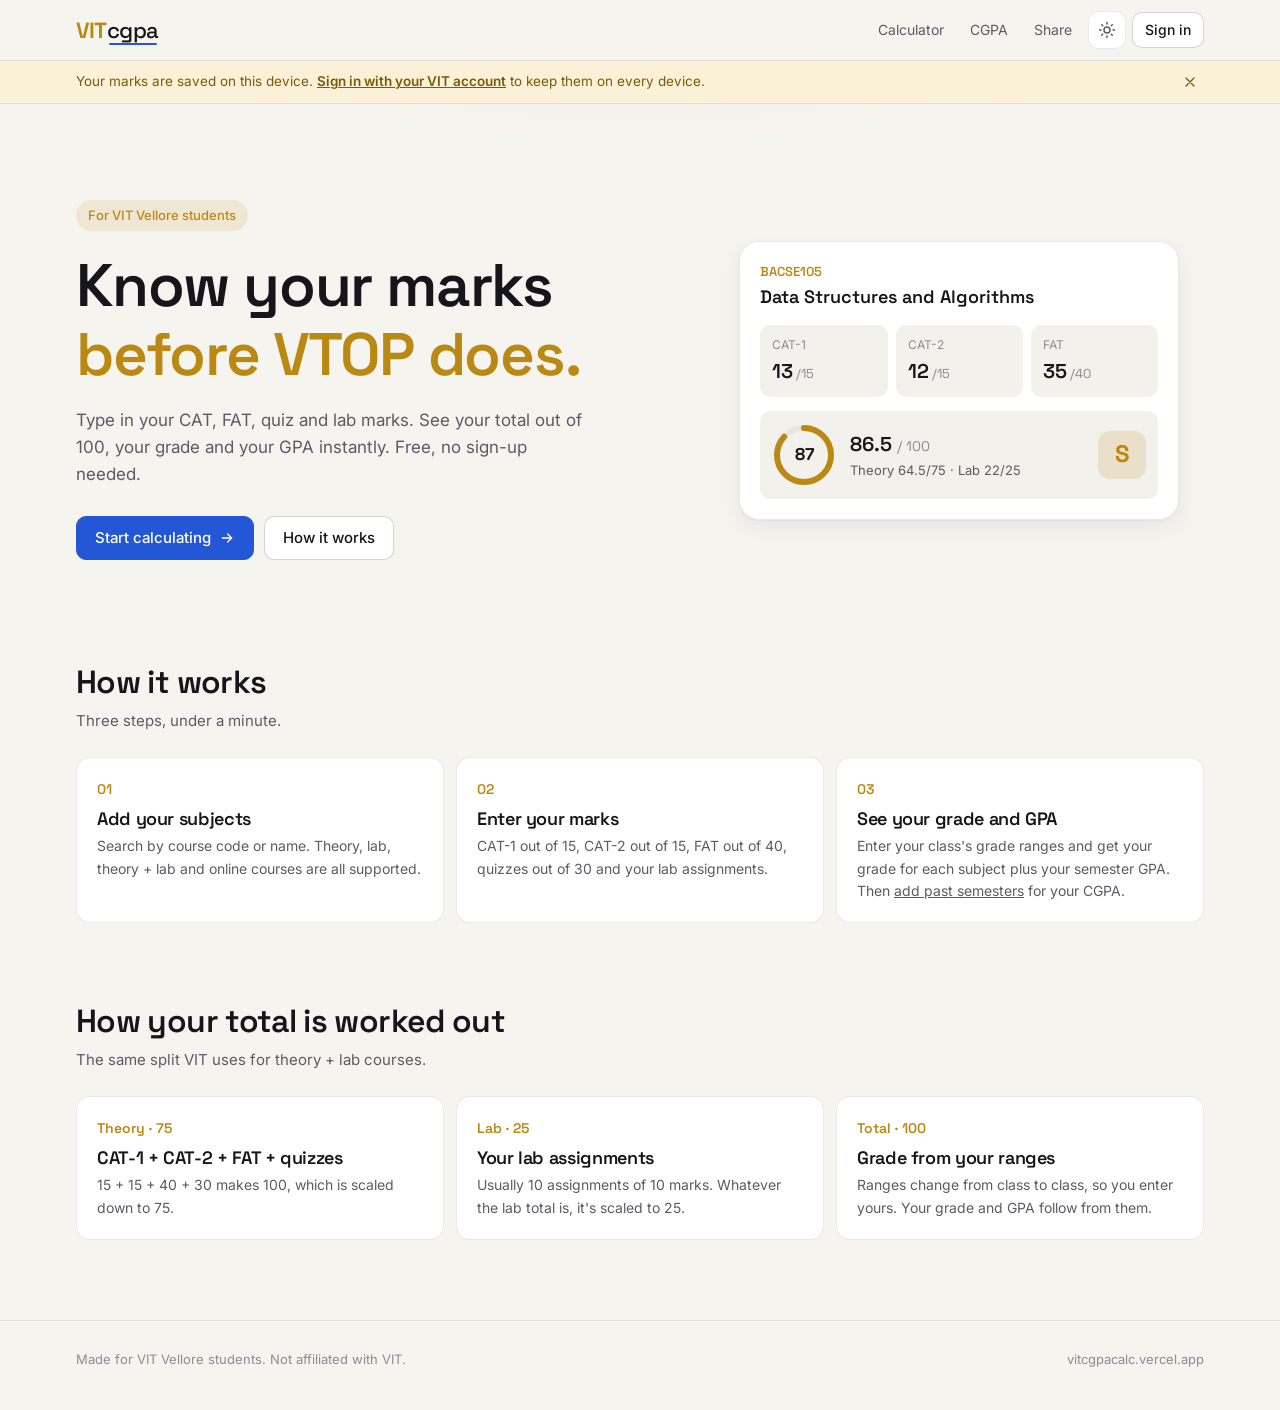
==== commit 502d4af7: "Phase 4: VIT Google sign-in, saved marks, server-side subject lock, subject requests, admin page, li" ====
--- a/index.html
+++ b/index.html
@@ -5,139 +5,112 @@
 <meta name="viewport" content="width=device-width, initial-scale=1, viewport-fit=cover">
 <title>VIT cgpa · Marks, grade and CGPA calculator for VIT Vellore</title>
 <meta name="description" content="Free marks, grade, GPA and CGPA calculator for VIT Vellore students. Enter CAT-1, CAT-2, FAT, quiz and lab marks to see your total out of 100.">
-<meta name="theme-color" content="#07070a">
+<meta name="theme-color" content="#0a0a0d">
 <link rel="preconnect" href="https://fonts.googleapis.com">
 <link rel="preconnect" href="https://fonts.gstatic.com" crossorigin>
-<link href="https://fonts.googleapis.com/css2?family=Bricolage+Grotesque:opsz,wght@12..96,500..800&family=Inter:wght@400;500;600&display=swap" rel="stylesheet">
+<link href="https://fonts.googleapis.com/css2?family=Inter:wght@400;500;600&family=Space+Grotesk:wght@500;600;700&display=swap" rel="stylesheet">
 <link rel="stylesheet" href="css/style.css">
 <script src="js/common.js"></script>
+<script src="js/merge.js"></script>
+<script src="js/account.js"></script>
 </head>
 <body>
 <header class="top">
-  <div class="wrap top-in">
-    <a class="logo" href="./" aria-label="VIT cgpa home"><b>VIT</b><span>cgpa</span><i aria-hidden="true"></i></a>
-    <nav class="tabs" aria-label="Main">
-      <a class="tab" href="calc">Calculator</a>
-      <a class="tab" href="cgpa">CGPA</a>
-      <a class="tab" href="share">Share</a>
-    </nav>
-    <div class="top-actions">
+  <div class="wrap">
+    <a class="logo" href="./" aria-label="VIT cgpa home"><b>VIT</b><span>cgpa</span></a>
+    <nav>
+      <a class="navlink" href="calc">Calc<span class="nav-text">ulator</span></a>
+      <a class="navlink" href="cgpa">CGPA</a>
+      <a class="navlink" href="share">Share</a>
       <button class="icon-btn" type="button" data-theme-toggle aria-label="Switch light or dark mode">
         <svg class="theme-moon" viewBox="0 0 24 24" fill="none" stroke="currentColor" stroke-width="2" stroke-linecap="round" stroke-linejoin="round"><path d="M21 12.8A9 9 0 1 1 11.2 3a7 7 0 0 0 9.8 9.8z"/></svg>
         <svg class="theme-sun" viewBox="0 0 24 24" fill="none" stroke="currentColor" stroke-width="2" stroke-linecap="round"><circle cx="12" cy="12" r="4"/><path d="M12 2v2M12 20v2M4.9 4.9l1.4 1.4M17.7 17.7l1.4 1.4M2 12h2M20 12h2M4.9 19.1l1.4-1.4M17.7 6.3l1.4-1.4"/></svg>
       </button>
       <a class="btn btn-sm" href="#" data-signin>Sign in</a>
-    </div>
+    </nav>
   </div>
 </header>
+<div class="banner" data-banner>
+  <div class="wrap">
+    <p>Your marks are saved on this device. <a href="#" data-signin>Sign in with your VIT account</a> to keep them on every device.</p>
+    <button type="button" data-banner-close aria-label="Dismiss"><svg viewBox="0 0 24 24" fill="none" stroke="currentColor" stroke-width="2" stroke-linecap="round"><path d="M18 6 6 18M6 6l12 12"/></svg></button>
+  </div>
+</div>
 
 <main class="wrap">
   <section class="hero">
-    <span class="eyebrow"><span class="dot"></span>For VIT Vellore students</span>
-    <h1>Know your marks<br><span class="grad">before VTOP does.</span></h1>
-    <p class="lead">Type in your CAT, FAT, quiz and lab marks. Get your total out of 100, your grade, GPA and CGPA in seconds. Free, no sign-up.</p>
-    <div class="cta">
-      <a class="btn btn-gold btn-lg" href="calc">Start calculating
-        <svg class="arrow" viewBox="0 0 24 24" fill="none" stroke="currentColor" stroke-width="2.2" stroke-linecap="round" stroke-linejoin="round"><path d="M5 12h14M13 6l6 6-6 6"/></svg></a>
-      <a class="btn btn-lg" href="#how">How it works</a>
+    <div>
+      <span class="eyebrow">For VIT Vellore students</span>
+      <h1>Know your marks <em>before VTOP does.</em></h1>
+      <p class="lead">Type in your CAT, FAT, quiz and lab marks. See your total out of 100, your grade and your GPA instantly. Free, no sign-up needed.</p>
+      <div class="cta">
+        <a class="btn btn-primary" href="calc">Start calculating
+          <svg viewBox="0 0 24 24" fill="none" stroke="currentColor" stroke-width="2" stroke-linecap="round"><path d="M5 12h14M13 6l6 6-6 6"/></svg></a>
+        <a class="btn" href="#how">How it works</a>
+      </div>
+      <p class="live" data-live hidden><i aria-hidden="true"></i><span><b data-live-count>0</b> <span data-live-word>marks</span> calculated so far</span></p>
     </div>
-
-    <div class="demo-win" id="demo">
-      <div class="win-bar"><span class="dots"><i></i><i></i><i></i></span><span class="name"><b>BACSE105</b> · Data Structures and Algorithms</span><span class="try">try it</span></div>
-      <div class="win-body">
-        <div class="demo-in">
-          <div class="marks"><div class="mark"><label for="d-cat1">CAT-1</label><div class="val"><input id="d-cat1" inputmode="decimal" autocomplete="off" value="13" data-max="15"><span class="max">/ 15</span></div></div><div class="mark"><label for="d-cat2">CAT-2</label><div class="val"><input id="d-cat2" inputmode="decimal" autocomplete="off" value="11.5" data-max="15"><span class="max">/ 15</span></div></div><div class="mark"><label for="d-fat">FAT</label><div class="val"><input id="d-fat" inputmode="decimal" autocomplete="off" value="33" data-max="40"><span class="max">/ 40</span></div></div></div>
-          <div class="marks two"><div class="mark"><label for="d-quiz">Quizzes</label><div class="val"><input id="d-quiz" inputmode="decimal" autocomplete="off" value="26" data-max="30"><span class="max">/ 30</span></div></div><div class="mark"><label for="d-lab">Lab</label><div class="val"><input id="d-lab" inputmode="decimal" autocomplete="off" value="92" data-max="100"><span class="max">/ 100</span></div></div></div>
-          <p class="err" id="d-err"></p>
-          <p class="demo-note" style="text-align:left">Type your own marks. Each box is checked against its maximum.</p>
-        </div>
-        <div class="demo-out" aria-live="polite">
-          <div class="big-ring" id="d-ring"><svg viewBox="0 0 180 180"><circle class="track" cx="90" cy="90" r="78"/><circle class="bar" cx="90" cy="90" r="78" stroke-dasharray="490.09" stroke-dashoffset="490.09"/></svg><div class="mid"><b id="d-total">0</b><small>out of 100</small></div></div>
-          <div class="demo-grade"><div class="grade" id="d-grade">–</div><p><b id="d-split"></b><br>Theory is scaled to 75, lab to 25</p></div>
-          <p class="demo-note">Grade uses an example class's ranges. You enter your own.</p>
-        </div>
+    <div class="demo" aria-hidden="true">
+      <div style="font-family:var(--font-display);font-weight:600;font-size:13px;color:var(--gold)">BACSE105</div>
+      <div style="font-family:var(--font-display);font-weight:600;font-size:18px">Data Structures and Algorithms</div>
+      <div class="demo-row">
+        <div class="demo-cell"><small>CAT-1</small><b>13<i> /15</i></b></div>
+        <div class="demo-cell"><small>CAT-2</small><b>12<i> /15</i></b></div>
+        <div class="demo-cell"><small>FAT</small><b>35<i> /40</i></b></div>
       </div>
-    </div>
-    <div class="tiles">
-      <div class="tile"><b class="grad">640+</b><span>VIT courses</span></div>
-      <div class="tile"><b>₹0</b><span>free, always</span></div>
-      <div class="tile"><b>4 yrs</b><span>of marks saved</span></div>
-    </div>
-  </section>
-
-  <section class="section reveal" id="how">
-    <div class="section-head center">
-      <h2>Three steps. <span class="grad">Under a minute.</span></h2>
-      <p>No spreadsheets, no mental maths before your FAT results come out.</p>
-    </div>
-    <div class="steps">
-      <div class="step"><div class="num">01</div><h3>Add your subjects</h3><p>Search by course code or name. Theory, lab, theory + lab and online courses all work.</p></div>
-      <div class="step"><div class="num">02</div><h3>Enter your marks</h3><p>CAT-1 and CAT-2 out of 15, FAT out of 40, quizzes out of 30, plus your lab assignments.</p></div>
-      <div class="step"><div class="num">03</div><h3>Get your grade and GPA</h3><p>Type in your class's grade ranges to see each grade, your semester GPA and your <a href="cgpa">CGPA</a>.</p></div>
-    </div>
-  </section>
-
-  <section class="section reveal">
-    <div class="section-head center">
-      <h2>How your 100 adds up</h2>
-      <p>The split VIT uses for courses with theory and lab.</p>
-    </div>
-    <div class="split">
-      <div class="split-bar"><div class="th"><span>Theory</span><b>75</b></div><div class="lb"><span>Lab</span><b>25</b></div></div>
-      <div class="split-parts">
-        <div class="chips"><span class="chip">CAT-1 <b>15</b></span><span class="chip">CAT-2 <b>15</b></span><span class="chip">FAT <b>40</b></span><span class="chip">Quizzes <b>30</b></span><span class="chip">= 100 → <b>75</b></span></div>
-        <div class="lbn">Lab assignments, any total → <b>25</b></div>
-      </div>
-      <div class="grade-scale" aria-label="Grade points">
-        <div style="--gc:var(--g-S)"><b>S</b><span>10 pts</span></div>
-        <div style="--gc:var(--g-A)"><b>A</b><span>9 pts</span></div>
-        <div style="--gc:var(--g-B)"><b>B</b><span>8 pts</span></div>
-        <div style="--gc:var(--g-C)"><b>C</b><span>7 pts</span></div>
-        <div style="--gc:var(--g-D)"><b>D</b><span>6 pts</span></div>
-        <div style="--gc:var(--g-E)"><b>E</b><span>5 pts</span></div>
-        <div style="--gc:var(--g-F)"><b>F</b><span>0 pts</span></div>
+      <div class="result-row">
+        <div class="ring" style="--ring:var(--g-S)"><svg viewBox="0 0 64 64"><circle class="track" cx="32" cy="32" r="27"/><circle class="bar" cx="32" cy="32" r="27" stroke-dasharray="169.65" stroke-dashoffset="22.9"/></svg><b>87</b></div>
+        <div class="info"><div class="total">86.5 <i>/ 100</i></div><div class="split">Theory 64.5/75 · Lab 22/25</div></div>
+        <div class="grade" style="--gc:var(--g-S)">S</div>
       </div>
     </div>
   </section>
 
-  <section class="section reveal">
-    <div class="share-sec">
-      <div>
-        <span class="eyebrow">Share card</span>
-        <h2 style="margin-top:16px">Got an S? <span class="grad">Let them know.</span></h2>
-        <p>Turn your grades into a clean card for your Instagram story, WhatsApp status or Snapchat. Pick the subjects, hide your marks if you want, and share in one tap.</p>
-        <a class="btn btn-primary btn-lg" href="share">Make your card
-          <svg class="arrow" viewBox="0 0 24 24" fill="none" stroke="currentColor" stroke-width="2.2" stroke-linecap="round" stroke-linejoin="round"><path d="M5 12h14M13 6l6 6-6 6"/></svg></a>
-      </div>
-      <div class="fan" aria-hidden="true"><canvas class="c1" id="fan1"></canvas><canvas class="c2" id="fan2"></canvas></div>
+  <section class="section" id="how">
+    <div class="section-head">
+      <h2>How it works</h2>
+      <p>Three steps, under a minute.</p>
+    </div>
+    <div class="steps">
+      <div class="step"><div class="num">01</div><h3>Add your subjects</h3><p>Search by course code or name. Theory, lab, theory + lab and online courses are all supported.</p></div>
+      <div class="step"><div class="num">02</div><h3>Enter your marks</h3><p>CAT-1 out of 15, CAT-2 out of 15, FAT out of 40, quizzes out of 30 and your lab assignments.</p></div>
+      <div class="step"><div class="num">03</div><h3>See your grade and GPA</h3><p>Enter your class's grade ranges and get your grade for each subject plus your semester GPA. Then <a href="cgpa">add past semesters</a> for your CGPA.</p></div>
     </div>
   </section>
 
-  <section class="section reveal">
-    <div class="section-head center"><h2>Questions</h2></div>
-    <div class="faq">
-      <details><summary>Is this made by VIT?</summary><p>No. It's an independent tool made by a VIT Vellore student. Your official marks and grades are always the ones on VTOP.</p></details>
-      <details><summary>Why do I have to enter grade ranges?</summary><p>VIT grades are relative, so the cut-offs change from class to class. Type in the ranges your faculty shares and the grade will match your class.</p></details>
-      <details><summary>Are my marks saved?</summary><p>Yes, on this device. Sign-in with your VIT student account is coming soon so your marks follow you to every device.</p></details>
-      <details><summary>My subject isn't in the list. What now?</summary><p>Add it yourself with its code, title, type and credits. It takes ten seconds and works exactly like the built-in ones.</p></details>
-      <details><summary>How is CGPA worked out?</summary><p>Credits × grade points for every course, divided by your total credits. Bigger semesters count more, so it's not a plain average of your GPAs.</p></details>
+  <section class="section">
+    <div class="section-head">
+      <h2>How your total is worked out</h2>
+      <p>The same split VIT uses for theory + lab courses.</p>
     </div>
-  </section>
-
-  <section class="section reveal">
-    <div class="cta-band">
-      <h2>Results day is coming. <span class="grad">Be ready.</span></h2>
-      <p>Know exactly where you stand before VTOP updates.</p>
-      <a class="btn btn-gold btn-lg" href="calc">Start calculating
-        <svg class="arrow" viewBox="0 0 24 24" fill="none" stroke="currentColor" stroke-width="2.2" stroke-linecap="round" stroke-linejoin="round"><path d="M5 12h14M13 6l6 6-6 6"/></svg></a>
+    <div class="steps">
+      <div class="step"><div class="num">Theory · 75</div><h3>CAT-1 + CAT-2 + FAT + quizzes</h3><p>15 + 15 + 40 + 30 makes 100, which is scaled down to 75.</p></div>
+      <div class="step"><div class="num">Lab · 25</div><h3>Your lab assignments</h3><p>Usually 10 assignments of 10 marks. Whatever the lab total is, it's scaled to 25.</p></div>
+      <div class="step"><div class="num">Total · 100</div><h3>Grade from your ranges</h3><p>Ranges change from class to class, so you enter yours. Your grade and GPA follow from them.</p></div>
     </div>
   </section>
 </main>
 
-<footer class="footer"><div class="wrap"><a class="logo" href="./" aria-label="VIT cgpa home"><b>VIT</b><span>cgpa</span><i aria-hidden="true"></i></a><span>Made for VIT Vellore students. Not affiliated with VIT.</span><span>vitcgpacalc.vercel.app</span></div></footer>
-<script src="js/calc.js"></script>
-<script src="js/qr.js"></script>
-<script src="js/card.js"></script>
-<script src="js/home.js"></script>
+<footer class="footer"><div class="wrap"><span>Made for VIT Vellore students. Not affiliated with VIT.</span><span>vitcgpacalc.vercel.app</span></div></footer>
+<script>
+// live "marks calculated" counter; stays hidden if the server isn't reachable
+(function () {
+  const box = document.querySelector('[data-live]'), n = document.querySelector('[data-live-count]');
+  let shown = -1;
+  async function get(first) {
+    if (document.hidden && first !== true) return;
+    try {
+      const r = await fetch('api/counter');
+      if (!r.ok) return;
+      const c = (await r.json()).count;
+      if (!(c > 0) || c === shown) return;
+      shown = c; n.textContent = c.toLocaleString('en-IN'); document.querySelector('[data-live-word]').textContent = c === 1 ? 'mark' : 'marks'; box.hidden = false;
+      n.classList.remove('bump'); void n.offsetWidth; n.classList.add('bump');
+    } catch (e) {}
+  }
+  get(true); setInterval(get, 20000);
+  document.addEventListener('visibilitychange', get);
+})();
+</script>
 </body>
 </html>
--- a/css/style.css
+++ b/css/style.css
@@ -1,117 +1,99 @@
-/* ===== tokens ===== */
 :root {
-  --bg: #07070a;
-  --glow-a: rgba(232, 184, 74, 0.13);
-  --glow-b: rgba(60, 110, 255, 0.12);
-  --surface: #101015;
-  --surface-2: #17171e;
-  --surface-3: #22222b;
-  --glass: rgba(18, 18, 24, 0.72);
-  --border: rgba(255, 255, 255, 0.07);
-  --border-strong: rgba(255, 255, 255, 0.14);
-  --hi: rgba(255, 255, 255, 0.06);
-  --text: #f5f2ea;
-  --text-2: #aaa6b0;
-  --text-3: #6d6a75;
+  --bg: #0a0a0d;
+  --bg-glow: rgba(232, 184, 74, 0.07);
+  --surface: #131318;
+  --surface-2: #1b1b22;
+  --surface-3: #24242d;
+  --border: rgba(255, 255, 255, 0.08);
+  --border-strong: rgba(255, 255, 255, 0.16);
+  --text: #f3f0e8;
+  --text-2: #a7a3ad;
+  --text-3: #6f6c76;
   --gold: #e8b84a;
   --gold-2: #f6d98b;
-  --gold-ink: #1c1405;
+  --gold-ink: #1a1405;
   --gold-soft: rgba(232, 184, 74, 0.12);
-  --gold-grad: linear-gradient(135deg, #fbe3a0 0%, #ecbd52 42%, #c98d22 100%);
-  --text-grad: linear-gradient(100deg, #fbe3a0 0%, #e8b84a 45%, #d9962a 100%);
   --blue: #4c86ff;
   --blue-hover: #6b9bff;
   --blue-soft: rgba(76, 134, 255, 0.14);
-  --blue-grad: linear-gradient(135deg, #6f9dff 0%, #3d74f5 55%, #2a58d6 100%);
   --on-blue: #ffffff;
   --danger: #ff6b6b;
   --danger-soft: rgba(255, 107, 107, 0.12);
-  --warn-bg: rgba(232, 184, 74, 0.08);
+  --warn-bg: rgba(232, 184, 74, 0.1);
   --warn-text: #f0cd7a;
   --g-S: #e8b84a; --g-A: #4c86ff; --g-B: #2fc4a8; --g-C: #9d7bff;
   --g-D: #f2a23c; --g-E: #f07a4a; --g-F: #ff5d5d;
-  --radius: 18px;
-  --radius-sm: 12px;
-  --shadow: 0 1px 0 var(--hi) inset, 0 20px 40px -18px rgba(0, 0, 0, 0.6);
-  --shadow-lg: 0 1px 0 var(--hi) inset, 0 40px 80px -30px rgba(0, 0, 0, 0.8);
-  --ease: cubic-bezier(.2, .8, .2, 1);
-  --font-display: "Bricolage Grotesque", system-ui, sans-serif;
+  --radius: 14px;
+  --radius-sm: 10px;
+  --shadow: 0 1px 0 rgba(255, 255, 255, 0.04) inset, 0 12px 32px rgba(0, 0, 0, 0.35);
+  --font-display: "Space Grotesk", system-ui, sans-serif;
   --font-body: "Inter", system-ui, sans-serif;
   color-scheme: dark;
 }
+
+@media (prefers-color-scheme: light) {
+  :root:not([data-theme="dark"]) {
+    --bg: #f6f4ef; --bg-glow: rgba(200, 150, 40, 0.10);
+    --surface: #ffffff; --surface-2: #f3f1ec; --surface-3: #e9e6df;
+    --border: rgba(20, 18, 30, 0.09); --border-strong: rgba(20, 18, 30, 0.18);
+    --text: #16151b; --text-2: #5d5a66; --text-3: #8e8a96;
+    --gold: #b98914; --gold-2: #8a6508; --gold-ink: #ffffff; --gold-soft: rgba(185, 137, 20, 0.12);
+    --blue: #2457d6; --blue-hover: #1c48b8; --blue-soft: rgba(36, 87, 214, 0.1);
+    --danger: #d63b3b; --danger-soft: rgba(214, 59, 59, 0.08);
+    --warn-bg: #fbf1d8; --warn-text: #7a5a06;
+    --g-S: #b98914; --g-A: #2457d6; --g-B: #128a74; --g-C: #6b46e0;
+    --g-D: #c97a0e; --g-E: #d4572a; --g-F: #d63b3b;
+    --shadow: 0 1px 2px rgba(20, 18, 30, 0.04), 0 8px 24px rgba(20, 18, 30, 0.06);
+    color-scheme: light;
+  }
+}
 :root[data-theme="light"] {
-  --bg: #f7f5f0; --glow-a: rgba(214, 160, 40, 0.16); --glow-b: rgba(50, 100, 230, 0.10);
-  --surface: #ffffff; --surface-2: #f3f1eb; --surface-3: #e8e4db; --glass: rgba(255, 255, 255, 0.78);
-  --border: rgba(24, 20, 10, 0.08); --border-strong: rgba(24, 20, 10, 0.16); --hi: rgba(255, 255, 255, 0.9);
-  --text: #15141a; --text-2: #5b5864; --text-3: #8f8b97;
-  --gold: #b0800f; --gold-2: #7d5a05; --gold-ink: #1c1405; --gold-soft: rgba(176, 128, 15, 0.12);
-  --text-grad: linear-gradient(100deg, #c99419 0%, #a8740a 55%, #8a5e05 100%);
+  --bg: #f6f4ef; --bg-glow: rgba(200, 150, 40, 0.10);
+  --surface: #ffffff; --surface-2: #f3f1ec; --surface-3: #e9e6df;
+  --border: rgba(20, 18, 30, 0.09); --border-strong: rgba(20, 18, 30, 0.18);
+  --text: #16151b; --text-2: #5d5a66; --text-3: #8e8a96;
+  --gold: #b98914; --gold-2: #8a6508; --gold-ink: #ffffff; --gold-soft: rgba(185, 137, 20, 0.12);
   --blue: #2457d6; --blue-hover: #1c48b8; --blue-soft: rgba(36, 87, 214, 0.1);
   --danger: #d63b3b; --danger-soft: rgba(214, 59, 59, 0.08);
-  --warn-bg: #fbf1d8; --warn-text: #6e5005;
-  --g-S: #b0800f; --g-A: #2457d6; --g-B: #128a74; --g-C: #6b46e0;
+  --warn-bg: #fbf1d8; --warn-text: #7a5a06;
+  --g-S: #b98914; --g-A: #2457d6; --g-B: #128a74; --g-C: #6b46e0;
   --g-D: #c97a0e; --g-E: #d4572a; --g-F: #d63b3b;
-  --shadow: 0 1px 2px rgba(24, 20, 10, 0.04), 0 16px 32px -16px rgba(24, 20, 10, 0.14);
-  --shadow-lg: 0 2px 4px rgba(24, 20, 10, 0.04), 0 40px 70px -30px rgba(24, 20, 10, 0.25);
+  --shadow: 0 1px 2px rgba(20, 18, 30, 0.04), 0 8px 24px rgba(20, 18, 30, 0.06);
   color-scheme: light;
 }
-@media (prefers-color-scheme: light) {
-  :root:not([data-theme="dark"]) {
-    --bg: #f7f5f0; --glow-a: rgba(214, 160, 40, 0.16); --glow-b: rgba(50, 100, 230, 0.10);
-    --surface: #ffffff; --surface-2: #f3f1eb; --surface-3: #e8e4db; --glass: rgba(255, 255, 255, 0.78);
-    --border: rgba(24, 20, 10, 0.08); --border-strong: rgba(24, 20, 10, 0.16); --hi: rgba(255, 255, 255, 0.9);
-    --text: #15141a; --text-2: #5b5864; --text-3: #8f8b97;
-    --gold: #b0800f; --gold-2: #7d5a05; --gold-ink: #1c1405; --gold-soft: rgba(176, 128, 15, 0.12);
-    --text-grad: linear-gradient(100deg, #c99419 0%, #a8740a 55%, #8a5e05 100%);
-    --blue: #2457d6; --blue-hover: #1c48b8; --blue-soft: rgba(36, 87, 214, 0.1);
-    --danger: #d63b3b; --danger-soft: rgba(214, 59, 59, 0.08);
-    --warn-bg: #fbf1d8; --warn-text: #6e5005;
-    --g-S: #b0800f; --g-A: #2457d6; --g-B: #128a74; --g-C: #6b46e0;
-    --g-D: #c97a0e; --g-E: #d4572a; --g-F: #d63b3b;
-    --shadow: 0 1px 2px rgba(24, 20, 10, 0.04), 0 16px 32px -16px rgba(24, 20, 10, 0.14);
-    --shadow-lg: 0 2px 4px rgba(24, 20, 10, 0.04), 0 40px 70px -30px rgba(24, 20, 10, 0.25);
-    color-scheme: light;
-  }
-}
-
-/* ===== base ===== */
+
 *, *::before, *::after { box-sizing: border-box; }
-html { -webkit-text-size-adjust: 100%; scroll-behavior: smooth; }
+html { -webkit-text-size-adjust: 100%; }
 body {
-  margin: 0; min-height: 100vh; background: var(--bg); color: var(--text);
-  font: 400 15px/1.6 var(--font-body); -webkit-font-smoothing: antialiased; overflow-x: hidden;
-}
-body::before {
-  content: ""; position: fixed; inset: 0; z-index: -1; pointer-events: none;
-  background:
-    radial-gradient(620px 420px at 8% -6%, var(--glow-a), transparent 70%),
-    radial-gradient(700px 520px at 100% 18%, var(--glow-b), transparent 70%),
-    radial-gradient(600px 400px at 40% 110%, var(--glow-a), transparent 70%);
-}
-h1, h2, h3 { font-family: var(--font-display); font-weight: 700; letter-spacing: -0.025em; line-height: 1.1; margin: 0; }
+  margin: 0;
+  min-height: 100vh;
+  background: radial-gradient(900px 420px at 50% -120px, var(--bg-glow), transparent 70%), var(--bg);
+  background-attachment: fixed;
+  color: var(--text);
+  font: 400 15px/1.6 var(--font-body);
+  -webkit-font-smoothing: antialiased;
+  overflow-x: hidden;
+}
+h1, h2, h3 { font-family: var(--font-display); font-weight: 600; letter-spacing: -0.02em; line-height: 1.15; margin: 0; }
 a { color: inherit; }
 button, input, select { font: inherit; color: inherit; }
 button { cursor: pointer; }
-::selection { background: var(--gold); color: var(--gold-ink); }
 :focus-visible { outline: 2px solid var(--blue); outline-offset: 2px; }
 [hidden] { display: none !important; }
 .sr-only { position: absolute; width: 1px; height: 1px; overflow: hidden; clip: rect(0 0 0 0); white-space: nowrap; }
 .wrap { width: 100%; max-width: 1160px; margin: 0 auto; padding: 0 16px; }
-.grad { background: var(--text-grad); -webkit-background-clip: text; background-clip: text; color: transparent; }
-
-/* ===== header ===== */
-.top { position: sticky; top: 0; z-index: 30; background: color-mix(in srgb, var(--bg) 72%, transparent); backdrop-filter: saturate(160%) blur(16px); -webkit-backdrop-filter: saturate(160%) blur(16px); border-bottom: 1px solid var(--border); }
-.top-in { display: flex; align-items: center; gap: 12px; height: 64px; }
-.logo { font-family: var(--font-display); font-size: 24px; font-weight: 800; letter-spacing: -0.05em; text-decoration: none; display: inline-flex; align-items: baseline; line-height: 1; flex: none; }
-.logo b { font-weight: 800; background: var(--text-grad); -webkit-background-clip: text; background-clip: text; color: transparent; }
-.logo span { color: var(--text); font-weight: 600; }
-.logo i { width: 7px; height: 7px; border-radius: 50%; background: var(--blue); margin-left: 3px; display: inline-block; box-shadow: 0 0 12px var(--blue); }
-.tabs { display: flex; gap: 2px; padding: 4px; margin: 0 auto; border-radius: 999px; background: var(--surface-2); border: 1px solid var(--border); }
-.tab { text-decoration: none; padding: 7px 16px; border-radius: 999px; font-size: 14px; font-weight: 500; color: var(--text-2); transition: color .15s, background .15s; text-align: center; white-space: nowrap; }
-.tab:hover { color: var(--text); }
-.tab[aria-current="page"] { color: var(--text); background: var(--surface); box-shadow: 0 1px 0 var(--hi) inset, 0 2px 8px rgba(0, 0, 0, .25); }
-.top-actions { display: flex; align-items: center; gap: 8px; flex: none; }
-.icon-btn { width: 40px; height: 40px; display: grid; place-items: center; border-radius: 12px; border: 1px solid var(--border); background: var(--surface-2); color: var(--text-2); transition: color .15s, border-color .15s; }
+
+/* header */
+.top { position: sticky; top: 0; z-index: 30; background: color-mix(in srgb, var(--bg) 82%, transparent); backdrop-filter: saturate(140%) blur(12px); -webkit-backdrop-filter: saturate(140%) blur(12px); border-bottom: 1px solid var(--border); }
+.top .wrap { display: flex; align-items: center; gap: 12px; height: 60px; }
+.logo { font-family: var(--font-display); font-size: 22px; letter-spacing: -0.04em; text-decoration: none; display: inline-flex; align-items: baseline; line-height: 1; }
+.logo b { color: var(--gold); font-weight: 700; }
+.logo span { color: var(--text); font-weight: 500; margin-left: 1px; position: relative; }
+.logo span::after { content: ""; position: absolute; left: 2px; right: 1px; bottom: -4px; height: 2px; border-radius: 2px; background: var(--blue); }
+.top nav { margin-left: auto; display: flex; align-items: center; gap: 6px; }
+.navlink { color: var(--text-2); text-decoration: none; padding: 8px 10px; border-radius: var(--radius-sm); font-size: 14px; }
+.navlink:hover, .navlink[aria-current="page"] { color: var(--text); background: var(--surface-2); }
+.icon-btn { width: 38px; height: 38px; display: grid; place-items: center; border-radius: var(--radius-sm); border: 1px solid var(--border); background: var(--surface); color: var(--text-2); }
 .icon-btn:hover { color: var(--text); border-color: var(--border-strong); }
 .icon-btn svg { width: 18px; height: 18px; }
 .theme-sun { display: none; }
@@ -121,208 +103,200 @@
   :root:not([data-theme]) .theme-sun { display: block; }
   :root:not([data-theme]) .theme-moon { display: none; }
 }
-@media (max-width: 720px) {
-  .top-in { flex-wrap: wrap; height: auto; padding-top: 10px; padding-bottom: 10px; row-gap: 10px; }
-  .top-actions { margin-left: auto; }
-  .tabs { order: 3; width: 100%; margin: 0; }
-  .tab { flex: 1; padding: 8px 6px; }
-}
-
-/* ===== buttons ===== */
-.btn { position: relative; display: inline-flex; align-items: center; justify-content: center; gap: 8px; height: 46px; padding: 0 20px; border-radius: 14px; border: 1px solid var(--border-strong); background: var(--surface-2); font-weight: 600; font-size: 15px; text-decoration: none; transition: transform .12s, box-shadow .2s, background .15s, border-color .15s; white-space: nowrap; box-shadow: 0 1px 0 var(--hi) inset; }
+
+/* buttons */
+.btn { display: inline-flex; align-items: center; justify-content: center; gap: 8px; height: 44px; padding: 0 18px; border-radius: var(--radius-sm); border: 1px solid var(--border-strong); background: var(--surface); font-weight: 500; text-decoration: none; transition: background .15s, border-color .15s, transform .1s; white-space: nowrap; }
 .btn:hover { border-color: var(--text-3); }
-.btn:active { transform: scale(0.97); }
-.btn-primary { background: var(--blue-grad); border-color: transparent; color: var(--on-blue); box-shadow: 0 1px 0 rgba(255,255,255,.25) inset, 0 8px 24px -8px rgba(60, 110, 255, .6); }
-.btn-primary:hover { border-color: transparent; box-shadow: 0 1px 0 rgba(255,255,255,.25) inset, 0 10px 30px -6px rgba(60, 110, 255, .75); }
-.btn-gold { background: var(--gold-grad); border-color: transparent; color: var(--gold-ink); box-shadow: 0 1px 0 rgba(255,255,255,.45) inset, 0 8px 26px -8px rgba(232, 184, 74, .65); }
-.btn-gold:hover { border-color: transparent; box-shadow: 0 1px 0 rgba(255,255,255,.45) inset, 0 12px 34px -6px rgba(232, 184, 74, .8); }
-.btn-lg { height: 54px; padding: 0 26px; font-size: 16px; border-radius: 16px; }
-.btn-sm { height: 38px; padding: 0 14px; font-size: 14px; border-radius: 12px; }
-.btn-ghost { background: transparent; border-color: transparent; color: var(--text-2); box-shadow: none; }
+.btn:active { transform: scale(0.98); }
+.btn-primary { background: var(--blue); border-color: var(--blue); color: var(--on-blue); }
+.btn-primary:hover { background: var(--blue-hover); border-color: var(--blue-hover); }
+.btn-gold { background: var(--gold); border-color: var(--gold); color: var(--gold-ink); }
+.btn-sm { height: 36px; padding: 0 12px; font-size: 14px; }
+.btn-ghost { background: transparent; border-color: transparent; color: var(--text-2); }
 .btn-ghost:hover { color: var(--text); background: var(--surface-2); border-color: transparent; }
-.btn svg { width: 17px; height: 17px; }
-.btn .arrow { transition: transform .2s var(--ease); }
-.btn:hover .arrow { transform: translateX(3px); }
-
-/* ===== banner ===== */
+.btn svg { width: 16px; height: 16px; }
+
+/* banner */
 .banner { background: var(--warn-bg); color: var(--warn-text); font-size: 13.5px; border-bottom: 1px solid var(--border); }
 .banner .wrap { display: flex; align-items: center; gap: 10px; min-height: 42px; padding-top: 6px; padding-bottom: 6px; }
 .banner p { margin: 0; flex: 1; }
 .banner a { font-weight: 600; }
-.banner button { background: none; border: 0; color: inherit; padding: 6px; border-radius: 8px; display: grid; }
+.banner button { background: none; border: 0; color: inherit; padding: 6px; border-radius: 6px; display: grid; }
 .banner button svg { width: 16px; height: 16px; }
-
-/* ===== shared bits ===== */
-.eyebrow { display: inline-flex; align-items: center; gap: 8px; font-size: 13px; color: var(--text-2); background: var(--surface-2); border: 1px solid var(--border); padding: 6px 14px 6px 12px; border-radius: 999px; font-weight: 500; }
-.eyebrow .dot { width: 7px; height: 7px; border-radius: 50%; background: #3ddc84; box-shadow: 0 0 10px #3ddc84; }
-.section { padding: 56px 0; }
-.section-head { margin-bottom: 28px; }
-.section-head.center { text-align: center; }
-.section-head h2 { font-size: clamp(28px, 4.6vw, 42px); }
-.section-head p { color: var(--text-2); margin: 10px auto 0; max-width: 560px; font-size: 16px; }
-.steps { display: grid; gap: 14px; grid-template-columns: repeat(auto-fit, minmax(240px, 1fr)); }
-.step { background: var(--surface); border: 1px solid var(--border); border-radius: var(--radius); padding: 22px; box-shadow: var(--shadow); }
-.step .num { font-family: var(--font-display); font-size: 40px; font-weight: 800; line-height: 1; background: var(--text-grad); -webkit-background-clip: text; background-clip: text; color: transparent; }
-.step h3 { font-size: 19px; margin: 14px 0 6px; }
-.step p { color: var(--text-2); margin: 0; font-size: 14.5px; }
-.footer { border-top: 1px solid var(--border); padding: 32px 0 48px; color: var(--text-3); font-size: 13px; margin-top: 40px; }
-.footer .wrap { display: flex; flex-wrap: wrap; gap: 8px 24px; justify-content: space-between; align-items: center; }
-.footer .logo { font-size: 18px; }
-.reveal { opacity: 0; transform: translateY(16px); transition: opacity .6s var(--ease), transform .6s var(--ease); }
-.reveal.in { opacity: 1; transform: none; }
-
-/* ===== app layout ===== */
-.calc { display: grid; grid-template-columns: minmax(0, 1fr); gap: 20px; padding-top: 28px; padding-bottom: 130px; }
-@media (min-width: 1000px) { .calc { grid-template-columns: minmax(0, 1fr) 340px; align-items: start; padding-bottom: 60px; } }
-.page-title { display: flex; flex-wrap: wrap; align-items: end; justify-content: space-between; gap: 14px; margin-bottom: 18px; }
-.page-title h1 { font-size: clamp(30px, 5.5vw, 42px); }
-.page-title p { color: var(--text-2); margin: 6px 0 0; font-size: 15px; }
+.banner[hidden] { display: none; }
+
+/* home */
+.hero { padding: 64px 0 40px; display: grid; gap: 40px; align-items: center; }
+@media (min-width: 900px) { .hero { grid-template-columns: 1.1fr 0.9fr; padding: 96px 0 64px; } }
+.eyebrow { display: inline-flex; align-items: center; gap: 8px; font-size: 13px; color: var(--gold); background: var(--gold-soft); padding: 5px 12px; border-radius: 999px; margin-bottom: 20px; font-weight: 500; }
+.hero h1 { font-size: clamp(36px, 7vw, 60px); }
+.hero h1 em { font-style: normal; color: var(--gold); }
+.hero .lead { color: var(--text-2); font-size: 17px; max-width: 520px; margin: 18px 0 28px; }
+.hero .cta { display: flex; flex-wrap: wrap; gap: 10px; }
+.demo { background: var(--surface); border: 1px solid var(--border); border-radius: 20px; padding: 20px; box-shadow: var(--shadow); max-width: 440px; width: 100%; justify-self: center; }
+.demo-row { display: grid; grid-template-columns: repeat(3, 1fr); gap: 8px; margin: 14px 0; }
+.demo-cell { background: var(--surface-2); border-radius: var(--radius-sm); padding: 10px 12px; }
+.demo-cell small { display: block; color: var(--text-3); font-size: 12px; }
+.demo-cell b { font-family: var(--font-display); font-size: 20px; font-weight: 600; }
+.demo-cell b i { font-style: normal; color: var(--text-3); font-size: 13px; font-weight: 400; }
+.section { padding: 40px 0; }
+.section-head { margin-bottom: 24px; }
+.section-head h2 { font-size: clamp(24px, 4vw, 32px); }
+.section-head p { color: var(--text-2); margin: 8px 0 0; }
+.steps { display: grid; gap: 12px; grid-template-columns: repeat(auto-fit, minmax(240px, 1fr)); }
+.step { background: var(--surface); border: 1px solid var(--border); border-radius: var(--radius); padding: 20px; }
+.step .num { font-family: var(--font-display); color: var(--gold); font-size: 14px; font-weight: 600; }
+.step h3 { font-size: 18px; margin: 8px 0 6px; }
+.step p { color: var(--text-2); margin: 0; font-size: 14px; }
+.footer { border-top: 1px solid var(--border); padding: 28px 0 40px; color: var(--text-3); font-size: 13px; margin-top: 40px; }
+.footer .wrap { display: flex; flex-wrap: wrap; gap: 8px 24px; justify-content: space-between; }
+
+/* calculator layout */
+.calc { display: grid; gap: 20px; padding-top: 24px; padding-bottom: 120px; }
+@media (min-width: 1000px) { .calc { grid-template-columns: minmax(0, 1fr) 320px; align-items: start; padding-bottom: 60px; } }
+.page-title { display: flex; flex-wrap: wrap; align-items: end; justify-content: space-between; gap: 12px; margin-bottom: 16px; }
+.page-title h1 { font-size: clamp(26px, 5vw, 34px); }
+.page-title p { color: var(--text-2); margin: 4px 0 0; font-size: 14px; }
 .field { display: flex; flex-direction: column; gap: 6px; }
 .field > span { font-size: 12.5px; color: var(--text-2); font-weight: 500; }
-.select, .input { height: 46px; border-radius: var(--radius-sm); border: 1px solid var(--border-strong); background: var(--surface); padding: 0 14px; width: 100%; transition: border-color .15s, box-shadow .15s; }
-.select { appearance: none; padding-right: 38px; font-weight: 500; background-image: url("data:image/svg+xml,%3Csvg xmlns='http://www.w3.org/2000/svg' width='16' height='16' fill='none' stroke='%23999' stroke-width='2' viewBox='0 0 24 24'%3E%3Cpath d='m6 9 6 6 6-6'/%3E%3C/svg%3E"); background-repeat: no-repeat; background-position: right 12px center; }
-.input:focus, .select:focus { outline: none; border-color: var(--blue); box-shadow: 0 0 0 4px var(--blue-soft); }
+.select, .input { height: 44px; border-radius: var(--radius-sm); border: 1px solid var(--border-strong); background: var(--surface); padding: 0 12px; width: 100%; }
+.select { appearance: none; padding-right: 36px; background-image: url("data:image/svg+xml,%3Csvg xmlns='http://www.w3.org/2000/svg' width='16' height='16' fill='none' stroke='%23888' stroke-width='2' viewBox='0 0 24 24'%3E%3Cpath d='m6 9 6 6 6-6'/%3E%3C/svg%3E"); background-repeat: no-repeat; background-position: right 12px center; }
+.input:focus, .select:focus { outline: none; border-color: var(--blue); box-shadow: 0 0 0 3px var(--blue-soft); }
 
 /* search */
 .search { position: relative; margin-bottom: 16px; }
-.search-box { display: flex; align-items: center; gap: 12px; height: 58px; border-radius: var(--radius); border: 1px solid var(--border-strong); background: var(--surface); padding: 0 18px; box-shadow: var(--shadow); transition: border-color .15s, box-shadow .15s; }
-.search-box:focus-within { border-color: var(--blue); box-shadow: 0 0 0 4px var(--blue-soft), var(--shadow); }
+.search-box { display: flex; align-items: center; gap: 10px; height: 52px; border-radius: var(--radius); border: 1px solid var(--border-strong); background: var(--surface); padding: 0 14px; }
+.search-box:focus-within { border-color: var(--blue); box-shadow: 0 0 0 3px var(--blue-soft); }
 .search-box svg { width: 20px; height: 20px; color: var(--text-3); flex: none; }
 .search-box input { flex: 1; min-width: 0; border: 0; background: transparent; height: 100%; font-size: 16px; outline: none; }
-.search-box input::placeholder { color: var(--text-3); }
-.results { position: absolute; z-index: 20; left: 0; right: 0; top: calc(100% + 8px); background: var(--surface); border: 1px solid var(--border-strong); border-radius: var(--radius); box-shadow: var(--shadow-lg); padding: 6px; max-height: 380px; overflow-y: auto; animation: pop .16s var(--ease); }
-@keyframes pop { from { opacity: 0; transform: translateY(-4px) scale(.99); } }
-.result { display: flex; align-items: center; gap: 12px; width: 100%; text-align: left; padding: 11px 12px; border: 0; border-radius: var(--radius-sm); background: transparent; }
+.results { position: absolute; z-index: 20; left: 0; right: 0; top: calc(100% + 6px); background: var(--surface); border: 1px solid var(--border-strong); border-radius: var(--radius); box-shadow: var(--shadow); padding: 6px; max-height: 360px; overflow-y: auto; }
+.results[hidden] { display: none; }
+.result { display: flex; align-items: center; gap: 12px; width: 100%; text-align: left; padding: 10px; border: 0; border-radius: var(--radius-sm); background: transparent; }
 .result:hover, .result.active { background: var(--surface-2); }
-.result .code { font-family: var(--font-display); font-weight: 700; font-size: 14px; min-width: 92px; color: var(--gold); }
-.result .title { flex: 1; min-width: 0; color: var(--text); font-size: 14px; overflow: hidden; text-overflow: ellipsis; white-space: nowrap; }
-.result.added { opacity: 0.45; }
-.results .none { padding: 14px; color: var(--text-2); font-size: 14px; }
+.result .code { font-family: var(--font-display); font-weight: 600; font-size: 14px; min-width: 88px; }
+.result .title { flex: 1; min-width: 0; color: var(--text-2); font-size: 14px; overflow: hidden; text-overflow: ellipsis; white-space: nowrap; }
+.result.added { opacity: 0.5; }
+.results .none { padding: 12px; color: var(--text-2); font-size: 14px; }
 .results .none button { margin-top: 10px; }
-.pill { font-size: 11.5px; font-weight: 600; padding: 3px 9px; border-radius: 999px; background: var(--surface-3); color: var(--text-2); white-space: nowrap; letter-spacing: 0.01em; }
+.pill { font-size: 11.5px; font-weight: 600; padding: 2px 8px; border-radius: 999px; background: var(--surface-3); color: var(--text-2); white-space: nowrap; letter-spacing: 0.02em; }
 
 /* subject cards */
-.cards { display: grid; gap: 16px; }
-.empty { text-align: center; padding: 56px 24px; border: 1px dashed var(--border-strong); border-radius: var(--radius); color: var(--text-2); background: color-mix(in srgb, var(--surface) 50%, transparent); }
-.empty h2 { font-size: 22px; color: var(--text); margin-bottom: 8px; }
-.empty p { margin: 0 auto; max-width: 380px; font-size: 14.5px; }
-.card { background: var(--surface); border: 1px solid var(--border); border-radius: var(--radius); box-shadow: var(--shadow); animation: rise .35s var(--ease); }
-@keyframes rise { from { opacity: 0; transform: translateY(10px); } }
-.card-head { display: flex; align-items: flex-start; gap: 12px; padding: 18px 18px 0; }
+.cards { display: grid; gap: 14px; }
+.empty { text-align: center; padding: 48px 20px; border: 1px dashed var(--border-strong); border-radius: var(--radius); color: var(--text-2); }
+.empty h2 { font-size: 20px; color: var(--text); margin-bottom: 6px; }
+.empty p { margin: 0 auto; max-width: 360px; font-size: 14px; }
+.card { background: var(--surface); border: 1px solid var(--border); border-radius: var(--radius); box-shadow: var(--shadow); animation: rise .25s ease-out; }
+@keyframes rise { from { opacity: 0; transform: translateY(6px); } }
+.card-head { display: flex; align-items: flex-start; gap: 12px; padding: 16px 16px 0; }
 .card-head .meta { flex: 1; min-width: 0; }
-.card-head .code { display: inline-block; font-family: var(--font-display); font-weight: 700; font-size: 12.5px; color: var(--gold); letter-spacing: 0.03em; background: var(--gold-soft); padding: 2px 9px; border-radius: 7px; }
-.card-head h2 { font-size: 19px; margin: 8px 0 8px; }
+.card-head .code { font-family: var(--font-display); font-weight: 600; font-size: 13px; color: var(--gold); letter-spacing: 0.02em; }
+.card-head h2 { font-size: 17px; margin: 2px 0 6px; }
 .card-head .tags { display: flex; flex-wrap: wrap; gap: 6px; align-items: center; }
-.card-body { padding: 16px 18px 18px; display: grid; gap: 12px; }
-.seg { display: inline-flex; background: var(--surface-2); border: 1px solid var(--border); border-radius: 999px; padding: 3px; }
-.seg button { border: 0; background: transparent; padding: 5px 12px; border-radius: 999px; font-size: 12.5px; color: var(--text-2); font-weight: 600; transition: background .15s, color .15s; }
-.seg button[aria-pressed="true"] { background: var(--surface); color: var(--text); box-shadow: 0 1px 0 var(--hi) inset, 0 2px 6px rgba(0,0,0,.25); }
-.marks { display: grid; grid-template-columns: repeat(3, minmax(0, 1fr)); gap: 10px; }
-.mark { background: var(--surface-2); border: 1px solid var(--border); border-radius: 14px; padding: 10px 12px; display: flex; flex-direction: column; gap: 2px; transition: border-color .15s, box-shadow .15s; }
-.mark:focus-within { border-color: var(--blue); box-shadow: 0 0 0 4px var(--blue-soft); }
+.card-body { padding: 14px 16px 16px; display: grid; gap: 12px; }
+.seg { display: inline-flex; background: var(--surface-2); border-radius: 999px; padding: 3px; }
+.seg button { border: 0; background: transparent; padding: 4px 10px; border-radius: 999px; font-size: 12.5px; color: var(--text-2); font-weight: 500; }
+.seg button[aria-pressed="true"] { background: var(--surface); color: var(--text); box-shadow: 0 1px 3px rgba(0,0,0,.2); }
+.marks { display: grid; grid-template-columns: repeat(3, minmax(0, 1fr)); gap: 8px; }
+.mark { background: var(--surface-2); border: 1px solid transparent; border-radius: var(--radius-sm); padding: 8px 10px; display: flex; flex-direction: column; gap: 2px; }
+.mark:focus-within { border-color: var(--blue); }
 .mark.bad { border-color: var(--danger); background: var(--danger-soft); }
-.mark label { font-size: 12px; color: var(--text-2); font-weight: 600; letter-spacing: 0.02em; }
+.mark label { font-size: 12px; color: var(--text-2); font-weight: 500; }
 .mark .val { display: flex; align-items: baseline; gap: 4px; }
-.mark input { width: 100%; min-width: 0; border: 0; background: transparent; font-family: var(--font-display); font-size: 26px; font-weight: 700; padding: 0; outline: none; letter-spacing: -0.02em; }
-.mark input::placeholder { color: var(--text-3); font-weight: 500; }
-.mark .max { color: var(--text-3); font-size: 13px; white-space: nowrap; font-weight: 500; }
+.mark input { width: 100%; min-width: 0; border: 0; background: transparent; font-family: var(--font-display); font-size: 22px; font-weight: 600; padding: 0; outline: none; }
+.mark input::placeholder { color: var(--text-3); font-weight: 400; }
+.mark .max { color: var(--text-3); font-size: 13px; white-space: nowrap; }
 .err { color: var(--danger); font-size: 12.5px; margin: 0; }
 .err:empty { display: none; }
 
-details.fold { background: var(--surface-2); border: 1px solid var(--border); border-radius: 14px; }
-details.fold > summary { list-style: none; cursor: pointer; display: flex; align-items: center; gap: 10px; padding: 13px 14px; font-weight: 600; font-size: 14px; user-select: none; }
+details.fold { background: var(--surface-2); border-radius: var(--radius-sm); }
+details.fold > summary { list-style: none; cursor: pointer; display: flex; align-items: center; gap: 10px; padding: 12px; font-weight: 500; font-size: 14px; user-select: none; }
 details.fold > summary::-webkit-details-marker { display: none; }
-details.fold > summary .sum { margin-left: auto; color: var(--text-2); font-weight: 600; font-family: var(--font-display); }
-details.fold > summary .chev { width: 16px; height: 16px; color: var(--text-3); transition: transform .25s var(--ease); flex: none; }
+details.fold > summary .sum { margin-left: auto; color: var(--text-2); font-weight: 400; font-family: var(--font-display); }
+details.fold > summary .chev { width: 16px; height: 16px; color: var(--text-3); transition: transform .2s; flex: none; }
 details.fold[open] > summary .chev { transform: rotate(180deg); }
-details.fold[open] > .fold-body { animation: rise .25s var(--ease); }
-.fold-body { padding: 0 14px 14px; display: grid; gap: 8px; }
+.fold-body { padding: 0 12px 12px; display: grid; gap: 8px; }
 .item { display: grid; grid-template-columns: minmax(0, 1fr) 72px 20px 64px 34px; gap: 6px; align-items: center; }
-.item input { height: 40px; border-radius: 10px; border: 1px solid var(--border); background: var(--surface); padding: 0 10px; min-width: 0; width: 100%; transition: border-color .15s; }
+.item input { height: 38px; border-radius: 8px; border: 1px solid var(--border); background: var(--surface); padding: 0 10px; min-width: 0; width: 100%; }
 .item input:focus { outline: none; border-color: var(--blue); }
 .item input.bad { border-color: var(--danger); background: var(--danger-soft); }
-.item .score, .item .imax { text-align: center; font-family: var(--font-display); font-weight: 700; }
+.item .score, .item .imax { text-align: center; font-family: var(--font-display); font-weight: 600; }
 .item .slash { color: var(--text-3); text-align: center; }
-.item .rm { width: 34px; height: 34px; border: 0; background: transparent; color: var(--text-3); border-radius: 10px; display: grid; place-items: center; }
+.item .rm { width: 34px; height: 34px; border: 0; background: transparent; color: var(--text-3); border-radius: 8px; display: grid; place-items: center; }
 .item .rm:hover { color: var(--danger); background: var(--danger-soft); }
 .item .rm svg { width: 16px; height: 16px; }
-.item-head { display: grid; grid-template-columns: minmax(0, 1fr) 72px 20px 64px 34px; gap: 6px; font-size: 11.5px; color: var(--text-3); padding: 0 2px; font-weight: 500; }
-.item-head span:nth-child(2), .item-head span:nth-child(4) { text-align: center; }
+.item-head { display: grid; grid-template-columns: minmax(0, 1fr) 72px 20px 64px 34px; gap: 6px; font-size: 11.5px; color: var(--text-3); padding: 0 2px; }
+.item-head span:nth-child(2), .item-head span:nth-child(3) { text-align: center; }
 .fold-foot { display: flex; align-items: center; justify-content: space-between; gap: 8px; flex-wrap: wrap; }
 .fold-foot .note { font-size: 12.5px; color: var(--text-2); }
 
-.ranges { display: grid; grid-template-columns: repeat(3, minmax(0, 1fr)); gap: 8px; }
-@media (min-width: 560px) { .ranges { grid-template-columns: repeat(6, minmax(0, 1fr)); } }
-.range { display: flex; flex-direction: column; align-items: center; gap: 2px; background: var(--surface); border: 1px solid var(--border); border-radius: 12px; padding: 8px 4px; transition: border-color .15s; }
-.range:focus-within { border-color: var(--blue); }
-.range label { font-family: var(--font-display); font-weight: 800; font-size: 17px; }
-.range input { width: 100%; text-align: center; border: 0; background: transparent; font-family: var(--font-display); font-weight: 700; font-size: 18px; outline: none; height: 28px; }
+.ranges { display: grid; grid-template-columns: repeat(4, minmax(0, 1fr)); gap: 8px; }
+@media (min-width: 560px) { .ranges { grid-template-columns: repeat(7, minmax(0, 1fr)); } }
+.range { display: flex; flex-direction: column; align-items: center; gap: 4px; background: var(--surface); border: 1px solid var(--border); border-radius: 8px; padding: 6px 4px; }
+.range label { font-family: var(--font-display); font-weight: 700; font-size: 15px; }
+.range input { width: 100%; text-align: center; border: 0; background: transparent; font-family: var(--font-display); font-weight: 600; font-size: 16px; outline: none; height: 26px; }
 .range small { font-size: 11px; color: var(--text-3); }
 .range.bad { border-color: var(--danger); }
 .range-part { font-size: 12.5px; font-weight: 600; color: var(--text-2); margin: 4px 0 -2px; }
 
-.result-row { display: flex; align-items: center; gap: 16px; background: linear-gradient(135deg, color-mix(in srgb, var(--ring, var(--text-3)) 10%, var(--surface-2)), var(--surface-2) 60%); border: 1px solid var(--border); border-radius: 16px; padding: 14px; }
-.ring { width: 70px; height: 70px; flex: none; position: relative; }
-.ring svg { width: 100%; height: 100%; transform: rotate(-90deg); overflow: visible; }
+.result-row { display: flex; align-items: center; gap: 14px; background: var(--surface-2); border-radius: var(--radius-sm); padding: 12px; }
+.ring { width: 64px; height: 64px; flex: none; position: relative; }
+.ring svg { width: 100%; height: 100%; transform: rotate(-90deg); }
 .ring circle { fill: none; stroke-width: 6; }
 .ring .track { stroke: var(--surface-3); }
-.ring .bar { stroke: var(--ring, var(--gold)); stroke-linecap: round; transition: stroke-dashoffset .7s var(--ease), stroke .3s; filter: drop-shadow(0 0 6px color-mix(in srgb, var(--ring, var(--gold)) 55%, transparent)); }
-.ring b { position: absolute; inset: 0; display: grid; place-items: center; font-family: var(--font-display); font-weight: 800; font-size: 19px; }
+.ring .bar { stroke: var(--ring, var(--gold)); stroke-linecap: round; transition: stroke-dashoffset .5s cubic-bezier(.2,.8,.2,1), stroke .3s; }
+.ring b { position: absolute; inset: 0; display: grid; place-items: center; font-family: var(--font-display); font-weight: 700; font-size: 17px; }
 .result-row .info { flex: 1; min-width: 0; }
-.result-row .total { font-family: var(--font-display); font-size: 24px; font-weight: 800; letter-spacing: -0.02em; }
-.result-row .total i { font-style: normal; color: var(--text-3); font-size: 14px; font-weight: 500; }
+.result-row .total { font-family: var(--font-display); font-size: 20px; font-weight: 600; }
+.result-row .total i { font-style: normal; color: var(--text-3); font-size: 14px; font-weight: 400; }
 .result-row .split { color: var(--text-2); font-size: 13px; }
-.grade { min-width: 54px; height: 54px; padding: 0 8px; border-radius: 15px; display: grid; place-items: center; font-family: var(--font-display); font-size: 28px; font-weight: 800; background: color-mix(in srgb, var(--gc, var(--text-3)) 16%, transparent); color: var(--gc, var(--text-3)); border: 1px solid color-mix(in srgb, var(--gc, var(--text-3)) 35%, transparent); box-shadow: 0 0 28px -6px color-mix(in srgb, var(--gc, transparent) 60%, transparent); flex: none; animation: pop .3s var(--ease); }
-.grade.none { font-size: 11.5px; font-weight: 600; text-align: center; line-height: 1.2; font-family: var(--font-body); width: 80px; box-shadow: none; border-style: dashed; }
+.grade { min-width: 48px; height: 48px; padding: 0 8px; border-radius: 12px; display: grid; place-items: center; font-family: var(--font-display); font-size: 24px; font-weight: 700; background: color-mix(in srgb, var(--gc, var(--text-3)) 16%, transparent); color: var(--gc, var(--text-3)); flex: none; }
+.grade.none { font-size: 11.5px; font-weight: 500; text-align: center; line-height: 1.2; font-family: var(--font-body); width: 76px; }
 
 /* summary */
-.summary { background: var(--surface); border: 1px solid var(--border); border-radius: var(--radius); padding: 20px; box-shadow: var(--shadow); position: relative; overflow: hidden; }
-.summary::before { content: ""; position: absolute; inset: 0 0 auto; height: 3px; background: linear-gradient(90deg, var(--gold), var(--blue)); }
-@media (min-width: 1000px) { .summary { position: sticky; top: 84px; } }
-.summary h2 { font-size: 14px; color: var(--text-2); font-weight: 500; font-family: var(--font-body); letter-spacing: 0; }
-.gpa { font-family: var(--font-display); font-size: 60px; font-weight: 800; line-height: 1; letter-spacing: -0.04em; margin: 8px 0 4px; background: var(--text-grad); -webkit-background-clip: text; background-clip: text; color: transparent; }
-.gpa.muted { background: none; color: var(--text-3); }
-.summary .sub { color: var(--text-2); font-size: 13px; margin: 0 0 16px; }
+.summary { background: var(--surface); border: 1px solid var(--border); border-radius: var(--radius); padding: 18px; box-shadow: var(--shadow); }
+@media (min-width: 1000px) { .summary { position: sticky; top: 80px; } }
+.summary h2 { font-size: 15px; color: var(--text-2); font-weight: 500; font-family: var(--font-body); letter-spacing: 0; }
+.gpa { font-family: var(--font-display); font-size: 48px; font-weight: 700; line-height: 1.1; color: var(--gold); margin: 6px 0 2px; }
+.gpa.muted { color: var(--text-3); }
+.summary .sub { color: var(--text-2); font-size: 13px; margin: 0 0 14px; }
 .stats { display: grid; grid-template-columns: 1fr 1fr; gap: 8px; }
-.stat { background: var(--surface-2); border: 1px solid var(--border); border-radius: 14px; padding: 10px 12px; }
+.stat { background: var(--surface-2); border-radius: var(--radius-sm); padding: 10px 12px; }
 .stat small { display: block; font-size: 12px; color: var(--text-2); }
-.stat b { font-family: var(--font-display); font-size: 22px; font-weight: 700; }
-.summary-list { list-style: none; padding: 0; margin: 14px 0 0; display: grid; gap: 0; font-size: 13.5px; }
-.summary-list li { display: flex; justify-content: space-between; gap: 8px; padding: 8px 0; border-top: 1px solid var(--border); }
+.stat b { font-family: var(--font-display); font-size: 20px; font-weight: 600; }
+.summary-list { list-style: none; padding: 0; margin: 14px 0 0; display: grid; gap: 4px; font-size: 13.5px; }
+.summary-list li { display: flex; justify-content: space-between; gap: 8px; padding: 6px 0; border-top: 1px solid var(--border); }
 .summary-list li span:first-child { color: var(--text-2); overflow: hidden; text-overflow: ellipsis; white-space: nowrap; }
 .summary-list li b { font-family: var(--font-display); }
 .dock { display: none; }
 @media (max-width: 999px) {
   .summary { display: none; }
-  .dock { display: flex; position: fixed; left: 12px; right: 12px; bottom: calc(12px + env(safe-area-inset-bottom)); z-index: 25; align-items: center; gap: 12px; background: var(--glass); backdrop-filter: blur(18px) saturate(160%); -webkit-backdrop-filter: blur(18px) saturate(160%); border: 1px solid var(--border-strong); border-radius: 20px; padding: 10px 16px; box-shadow: var(--shadow-lg); }
-  .dock .gpa { font-size: 30px; margin: 0; }
-  .dock .lbl { font-size: 11.5px; color: var(--text-2); line-height: 1.2; font-weight: 500; }
+  .dock { display: flex; position: fixed; left: 12px; right: 12px; bottom: calc(12px + env(safe-area-inset-bottom)); z-index: 25; align-items: center; gap: 12px; background: color-mix(in srgb, var(--surface) 92%, transparent); backdrop-filter: blur(14px); -webkit-backdrop-filter: blur(14px); border: 1px solid var(--border-strong); border-radius: 16px; padding: 10px 14px; box-shadow: 0 10px 30px rgba(0,0,0,.35); }
+  .dock .gpa { font-size: 26px; margin: 0; }
+  .dock .lbl { font-size: 11.5px; color: var(--text-2); line-height: 1.2; }
   .dock .right { margin-left: auto; text-align: right; font-size: 12.5px; color: var(--text-2); }
 }
 
-/* dialog + toast */
-dialog { border: 1px solid var(--border-strong); border-radius: 22px; background: var(--surface); color: var(--text); padding: 0; width: min(460px, calc(100vw - 32px)); box-shadow: var(--shadow-lg); }
-dialog[open] { animation: pop .2s var(--ease); }
-dialog::backdrop { background: rgba(0, 0, 0, 0.6); backdrop-filter: blur(4px); }
-dialog form { padding: 22px; display: grid; gap: 14px; }
-dialog h2 { font-size: 22px; }
+/* dialog */
+dialog { border: 1px solid var(--border-strong); border-radius: 18px; background: var(--surface); color: var(--text); padding: 0; width: min(440px, calc(100vw - 32px)); box-shadow: 0 24px 60px rgba(0,0,0,.45); }
+dialog::backdrop { background: rgba(0, 0, 0, 0.55); backdrop-filter: blur(2px); }
+dialog form { padding: 20px; display: grid; gap: 14px; }
+dialog h2 { font-size: 20px; }
 dialog .row2 { display: grid; grid-template-columns: 1fr 1fr; gap: 10px; }
 dialog .actions { display: flex; justify-content: flex-end; gap: 8px; margin-top: 4px; }
-.toast { position: fixed; left: 50%; bottom: calc(100px + env(safe-area-inset-bottom)); transform: translate(-50%, 20px); opacity: 0; background: var(--text); color: var(--bg); padding: 11px 18px; border-radius: 999px; font-size: 14px; font-weight: 600; z-index: 60; transition: opacity .2s, transform .25s var(--ease); pointer-events: none; max-width: calc(100vw - 32px); text-align: center; box-shadow: var(--shadow-lg); }
+
+.toast { position: fixed; left: 50%; bottom: calc(96px + env(safe-area-inset-bottom)); transform: translate(-50%, 20px); opacity: 0; background: var(--text); color: var(--bg); padding: 10px 16px; border-radius: 999px; font-size: 14px; font-weight: 500; z-index: 60; transition: opacity .2s, transform .2s; pointer-events: none; max-width: calc(100vw - 32px); text-align: center; }
 .toast.show { opacity: 1; transform: translate(-50%, 0); }
 
 @media (max-width: 520px) {
-  .card-head h2 { font-size: 17px; }
-  .mark { padding: 9px 10px; }
-  .mark input { font-size: 22px; }
+  .nav-text { display: none; }
+  .card-head h2 { font-size: 16px; }
+  .mark input { font-size: 20px; }
   .item, .item-head { grid-template-columns: minmax(0, 1fr) 56px 12px 52px 30px; gap: 4px; }
   .item .rm { width: 30px; }
-  .result-row { gap: 12px; padding: 12px; }
-  .ring { width: 62px; height: 62px; }
-  .result-row .total { font-size: 21px; }
-  .grade { min-width: 48px; height: 48px; font-size: 24px; }
-}
-@media (prefers-reduced-motion: reduce) { *, *::before, *::after { animation: none !important; transition: none !important; } .reveal { opacity: 1; transform: none; } }
+}
+@media (prefers-reduced-motion: reduce) { *, *::before, *::after { animation: none !important; transition: none !important; } }
+
+/* confirm subjects bar */
 .lockbar { display: flex; align-items: center; gap: 12px; flex-wrap: wrap; justify-content: space-between; background: var(--gold-soft); border: 1px solid color-mix(in srgb, var(--gold) 35%, transparent); border-radius: var(--radius); padding: 12px 14px; margin-bottom: 14px; }
 .lockbar[hidden] { display: none; }
 .lockbar div { display: flex; flex-direction: column; gap: 2px; min-width: 0; flex: 1 1 220px; }
@@ -483,7 +457,7 @@
 .sem-log[open] > summary { border-bottom-left-radius: 0; border-bottom-right-radius: 0; }
 .log { list-style: none; margin: 0; padding: 4px 12px 8px; background: var(--surface-2); display: grid; gap: 0; }
 .log li { display: flex; align-items: center; justify-content: space-between; gap: 10px; padding: 8px 0; border-top: 1px solid var(--border); }
-.log-name { min-width: 0; flex: 1; display: flex; flex-direction: column; }
+.log-name { min-width: 0; display: flex; flex-direction: column; }
 .log-name b { font-family: var(--font-display); font-size: 13px; color: var(--gold); font-weight: 600; }
 .log-name span { font-size: 12.5px; color: var(--text-2); overflow: hidden; text-overflow: ellipsis; white-space: nowrap; }
 .log-res { display: flex; flex-direction: column; align-items: flex-end; gap: 2px; flex: none; font-family: var(--font-display); font-size: 14px; }
@@ -497,119 +471,59 @@
 .cg-fold > summary .chev { margin-left: auto; }
 .cg-fold > summary .sum + .chev { margin-left: 0; }
 
-/* ===== redesign overrides for CGPA and share pages ===== */
-.cg-big { background: var(--text-grad); -webkit-background-clip: text; background-clip: text; color: transparent; font-weight: 800; letter-spacing: -0.04em; font-size: 72px; }
-.cg-big.muted { background: none; color: var(--text-3); }
-.sem-row, .pick, .design { border-radius: 14px; }
-.sem-gpa { font-weight: 800; }
-.sh-frame { background: var(--surface); padding: 18px; }
-.sh-frame canvas { border-radius: 14px; box-shadow: 0 30px 60px -20px rgba(0, 0, 0, 0.7); }
-@media (max-width: 999px) { .sh-actions { background: var(--glass); border-radius: 20px; backdrop-filter: blur(18px) saturate(160%); -webkit-backdrop-filter: blur(18px) saturate(160%); } }
-
-/* ===== home ===== */
-.hero { text-align: center; padding: 72px 0 24px; display: flex; flex-direction: column; align-items: center; }
-.hero h1 { font-size: clamp(42px, 9vw, 84px); font-weight: 800; letter-spacing: -0.045em; line-height: 0.98; margin-top: 22px; }
-.hero .lead { color: var(--text-2); font-size: clamp(16px, 2.2vw, 19px); max-width: 600px; margin: 22px auto 30px; }
-.hero .cta { display: flex; flex-wrap: wrap; gap: 12px; justify-content: center; }
-
-.demo-win { width: 100%; max-width: 860px; margin: 56px auto 0; background: var(--surface); border: 1px solid var(--border-strong); border-radius: 24px; box-shadow: var(--shadow-lg); overflow: hidden; text-align: left; position: relative; }
-.win-bar { display: flex; align-items: center; gap: 10px; padding: 12px 16px; border-bottom: 1px solid var(--border); background: var(--surface-2); font-size: 13px; color: var(--text-2); min-width: 0; }
-.win-bar .dots { display: flex; gap: 6px; flex: none; }
-.win-bar .dots i { width: 10px; height: 10px; border-radius: 50%; background: var(--surface-3); }
-.win-bar .name { overflow: hidden; text-overflow: ellipsis; white-space: nowrap; min-width: 0; }
-.win-bar .name b { color: var(--gold); font-family: var(--font-display); }
-.win-bar .try { margin-left: auto; color: #3ddc84; font-weight: 600; font-size: 12.5px; display: inline-flex; align-items: center; gap: 6px; flex: none; }
-.win-bar .try::before { content: ""; width: 6px; height: 6px; border-radius: 50%; background: currentColor; animation: blink 1.6s infinite; }
-@keyframes blink { 50% { opacity: .3; } }
-.win-body { display: grid; gap: 28px; padding: 22px; }
-@media (min-width: 760px) { .win-body { grid-template-columns: minmax(0, 1.25fr) minmax(0, 1fr); align-items: center; padding: 30px; } }
-.sliders { display: grid; gap: 18px; }
-.sl { display: grid; grid-template-columns: 70px minmax(0, 1fr) 62px; gap: 12px; align-items: center; }
-.sl label { font-size: 13px; font-weight: 600; color: var(--text-2); }
-.sl output { font-family: var(--font-display); font-weight: 700; font-size: 17px; text-align: right; white-space: nowrap; }
-.sl output small { color: var(--text-3); font-size: 12px; font-weight: 500; }
-input[type="range"] { -webkit-appearance: none; appearance: none; width: 100%; height: 6px; border-radius: 6px; background: linear-gradient(90deg, var(--gold) var(--p, 50%), var(--surface-3) var(--p, 50%)); outline: none; cursor: pointer; margin: 0; }
-input[type="range"].lab { background: linear-gradient(90deg, var(--blue) var(--p, 50%), var(--surface-3) var(--p, 50%)); }
-input[type="range"]::-webkit-slider-thumb { -webkit-appearance: none; width: 22px; height: 22px; border-radius: 50%; background: #fff; border: 0; box-shadow: 0 2px 8px rgba(0,0,0,.4), 0 0 0 4px color-mix(in srgb, var(--gold) 35%, transparent); transition: transform .15s; }
-input[type="range"].lab::-webkit-slider-thumb { box-shadow: 0 2px 8px rgba(0,0,0,.4), 0 0 0 4px color-mix(in srgb, var(--blue) 35%, transparent); }
-input[type="range"]::-webkit-slider-thumb:hover { transform: scale(1.12); }
-input[type="range"]::-moz-range-thumb { width: 22px; height: 22px; border-radius: 50%; background: #fff; border: 0; box-shadow: 0 2px 8px rgba(0,0,0,.4); }
-.demo-out { display: flex; flex-direction: column; align-items: center; gap: 16px; text-align: center; }
-.big-ring { width: 180px; height: 180px; position: relative; }
-.big-ring svg { width: 100%; height: 100%; transform: rotate(-90deg); overflow: visible; }
-.big-ring circle { fill: none; stroke-width: 12; }
-.big-ring .track { stroke: var(--surface-3); }
-.big-ring .bar { stroke: var(--ring, var(--gold)); stroke-linecap: round; transition: stroke-dashoffset .6s var(--ease), stroke .3s; filter: drop-shadow(0 0 10px color-mix(in srgb, var(--ring, var(--gold)) 55%, transparent)); }
-.big-ring .mid { position: absolute; inset: 0; display: flex; flex-direction: column; align-items: center; justify-content: center; }
-.big-ring .mid b { font-family: var(--font-display); font-size: 50px; font-weight: 800; letter-spacing: -0.04em; line-height: 1; }
-.big-ring .mid small { color: var(--text-3); font-size: 13px; font-weight: 500; }
-.demo-grade { display: flex; align-items: center; gap: 12px; }
-.demo-grade .grade { min-width: 60px; height: 60px; font-size: 32px; }
-.demo-grade p { margin: 0; text-align: left; font-size: 13px; color: var(--text-2); line-height: 1.45; }
-.demo-grade p b { color: var(--text); font-family: var(--font-display); font-size: 15px; }
-.demo-note { font-size: 12px; color: var(--text-3); margin: 0; }
-
-.tiles { display: grid; grid-template-columns: repeat(3, minmax(0, 1fr)); gap: 12px; width: 100%; max-width: 860px; margin: 16px auto 0; }
-.tile { background: var(--surface); border: 1px solid var(--border); border-radius: var(--radius); padding: 18px 10px; text-align: center; box-shadow: var(--shadow); }
-.tile b { display: block; font-family: var(--font-display); font-size: clamp(24px, 4vw, 34px); font-weight: 800; letter-spacing: -0.03em; }
-.tile span { font-size: 13px; color: var(--text-2); }
-
-.split { background: var(--surface); border: 1px solid var(--border); border-radius: 24px; padding: clamp(18px, 4vw, 32px); box-shadow: var(--shadow); }
-.split-bar { display: flex; height: 64px; border-radius: 16px; overflow: hidden; gap: 4px; }
-.split-bar div { display: flex; align-items: center; justify-content: space-between; gap: 8px; padding: 0 18px; font-family: var(--font-display); font-weight: 700; color: var(--gold-ink); min-width: 0; }
-.split-bar div b { font-size: 26px; font-weight: 800; }
-.split-bar .th { flex: 75; background: var(--gold-grad); }
-.split-bar .lb { flex: 25; background: var(--blue-grad); color: #fff; }
-.split-parts { display: grid; grid-template-columns: 75fr 25fr; gap: 4px; margin-top: 14px; }
-.split-parts .chips { display: flex; flex-wrap: wrap; gap: 6px; }
-.chip { display: inline-flex; align-items: baseline; gap: 6px; padding: 7px 12px; border-radius: 10px; background: var(--surface-2); border: 1px solid var(--border); font-size: 13px; color: var(--text-2); font-weight: 500; }
-.chip b { font-family: var(--font-display); color: var(--text); font-size: 15px; }
-.split-parts .lbn { font-size: 13px; color: var(--text-2); padding-left: 4px; }
-.grade-scale { display: grid; grid-template-columns: repeat(7, minmax(0, 1fr)); gap: 8px; margin-top: 24px; }
-.grade-scale div { text-align: center; padding: 12px 4px; border-radius: 14px; background: color-mix(in srgb, var(--gc) 12%, transparent); border: 1px solid color-mix(in srgb, var(--gc) 28%, transparent); }
-.grade-scale b { display: block; font-family: var(--font-display); font-size: 26px; font-weight: 800; color: var(--gc); line-height: 1.1; }
-.grade-scale span { font-size: 12px; color: var(--text-2); }
-@media (max-width: 560px) {
-  .split-bar { height: 54px; }
-  .split-bar div { padding: 0 12px; font-size: 13px; }
-  .split-bar div b { font-size: 20px; }
-  .split-bar .lb span { display: none; }
-  .split-parts { grid-template-columns: 1fr; gap: 10px; }
-  .grade-scale { gap: 4px; }
-  .grade-scale b { font-size: 20px; }
-  .grade-scale span { font-size: 11px; }
-}
-
-.share-sec { display: grid; gap: 24px; align-items: center; }
-@media (min-width: 900px) { .share-sec { grid-template-columns: 1fr 1fr; } }
-.share-sec h2 { font-size: clamp(30px, 5vw, 46px); }
-.share-sec p { color: var(--text-2); font-size: 16px; margin: 14px 0 24px; max-width: 460px; }
-.fan { position: relative; height: 460px; }
-.fan canvas { position: absolute; top: 50%; left: 50%; border-radius: 16px; box-shadow: 0 40px 80px -24px rgba(0,0,0,.75); transition: transform .5s var(--ease); }
-.fan .c1 { width: 200px; transform: translate(-92%, -50%) rotate(-8deg); }
-.fan .c2 { width: 240px; transform: translate(-28%, -46%) rotate(6deg); z-index: 1; }
-.fan:hover .c1 { transform: translate(-98%, -52%) rotate(-11deg); }
-.fan:hover .c2 { transform: translate(-22%, -48%) rotate(9deg); }
-@media (max-width: 560px) { .fan { height: 340px; } .fan .c1 { width: 150px; } .fan .c2 { width: 180px; } }
-
-.faq { max-width: 760px; margin: 0 auto; display: grid; gap: 10px; }
-.faq details { background: var(--surface); border: 1px solid var(--border); border-radius: 16px; }
-.faq summary { list-style: none; cursor: pointer; padding: 18px 20px; font-weight: 600; font-size: 16px; display: flex; align-items: center; gap: 12px; }
-.faq summary::-webkit-details-marker { display: none; }
-.faq summary::after { content: "+"; margin-left: auto; font-size: 22px; color: var(--text-3); transition: transform .25s var(--ease); line-height: 1; }
-.faq details[open] summary::after { transform: rotate(45deg); }
-.faq details p { margin: 0; padding: 0 20px 18px; color: var(--text-2); }
-
-.cta-band { text-align: center; padding: clamp(36px, 6vw, 64px) 20px; border-radius: 28px; border: 1px solid var(--border); background: radial-gradient(500px 220px at 50% 0%, var(--glow-a), transparent 70%), var(--surface); box-shadow: var(--shadow); }
-.cta-band h2 { font-size: clamp(28px, 5vw, 44px); }
-.cta-band p { color: var(--text-2); margin: 12px 0 24px; }
-
-/* inner grids must shrink to the screen on phones */
-.cg .cg-inputs, .sh-controls, .sh-preview { grid-template-columns: minmax(0, 1fr); }
-
-/* home demo: typed mark boxes */
-.demo-in { display: grid; gap: 10px; }
-.demo-in .marks.two { grid-template-columns: repeat(2, minmax(0, 1fr)); }
-.card-body, .fold-body, .cg-card [data-pane] { grid-template-columns: minmax(0, 1fr); }
-.sem-list { grid-template-columns: minmax(0, 1fr); }
-.sem-log, .log li { min-width: 0; }
+/* F box in grade ranges: filled in from E, not typed */
+.range.f { background: transparent; border-style: dashed; }
+.range.f output { font-family: var(--font-display); font-weight: 600; font-size: 16px; height: 26px; line-height: 26px; color: var(--text-2); }
+
+/* accounts: header avatar, sign-in dialog, profile, admin */
+.avatar { width: 36px; height: 36px; border-radius: 50%; display: grid; place-items: center; overflow: hidden; flex: none; background: var(--gold-soft); color: var(--gold); border: 1px solid color-mix(in srgb, var(--gold) 45%, transparent); font-family: var(--font-display); font-weight: 600; font-size: 14px; text-decoration: none; }
+.avatar img { width: 100%; height: 100%; object-fit: cover; display: block; }
+.avatar[aria-current="page"], .avatar:hover { border-color: var(--gold); }
+.avatar.big { width: 56px; height: 56px; font-size: 22px; }
+.signin .hint b { color: var(--text); font-weight: 600; }
+.hint.small { font-size: 12px; color: var(--text-3); }
+.gbtn { min-height: 44px; display: flex; justify-content: center; align-items: center; }
+.devsign { display: grid; grid-template-columns: minmax(0, 1fr) auto; gap: 8px; align-items: center; }
+.devsign[hidden] { display: none; }
+
+.pf { padding-top: 24px; padding-bottom: 60px; }
+.pf-grid { display: grid; gap: 14px; align-items: start; }
+@media (min-width: 900px) { .pf-grid { grid-template-columns: 340px minmax(0, 1fr); } }
+.pf-in { gap: 12px; }
+.pf-in h2 { font-size: 20px; }
+.pf-who { display: flex; align-items: center; gap: 12px; min-width: 0; }
+.pf-who > div { display: flex; flex-direction: column; min-width: 0; }
+.pf-who b { font-family: var(--font-display); font-size: 18px; font-weight: 600; overflow: hidden; text-overflow: ellipsis; white-space: nowrap; }
+.pf-who span:not(.avatar) { font-size: 13px; color: var(--text-2); overflow: hidden; text-overflow: ellipsis; white-space: nowrap; }
+.pf-me .card-body { padding-top: 16px; }
+.pf-sem { text-decoration: none; color: inherit; }
+.pf-sem:hover { background: var(--surface-3); }
+
+.results .none { display: grid; gap: 8px; justify-items: start; }
+.results .none button { margin-top: 0; }
+.none-acts { display: flex; flex-wrap: wrap; gap: 8px; margin-top: 4px; }
+.results .none small { color: var(--text-3); font-size: 12px; }
+
+.live { display: inline-flex; align-items: center; gap: 10px; margin: 22px 0 0; font-size: 14px; color: var(--text-2); background: var(--surface); border: 1px solid var(--border); border-radius: 999px; padding: 6px 14px 6px 12px; }
+.live[hidden] { display: none; }
+.live i { width: 8px; height: 8px; border-radius: 50%; background: var(--g-B); box-shadow: 0 0 0 0 color-mix(in srgb, var(--g-B) 60%, transparent); animation: pulse 2s infinite; flex: none; }
+.live b { font-family: var(--font-display); color: var(--gold); font-weight: 700; display: inline-block; }
+.live b.bump { animation: bump .4s ease-out; }
+@keyframes pulse { 70% { box-shadow: 0 0 0 8px transparent; } 100% { box-shadow: 0 0 0 0 transparent; } }
+@keyframes bump { 40% { transform: translateY(-2px); } }
+
+.ad-key { max-width: 420px; }
+.ad-stats { margin-bottom: 14px; max-width: 420px; }
+.ad-bar { display: flex; flex-wrap: wrap; align-items: center; justify-content: space-between; gap: 8px; margin-bottom: 12px; }
+.ad-row { flex-wrap: wrap; align-items: flex-start; }
+.ad-row .sem-main b { white-space: normal; }
+.ad-note { font-style: italic; }
+.ad-acts { display: flex; flex-wrap: wrap; gap: 6px; }
+@media (max-width: 520px) { .ad-acts { width: 100%; } }
+@media (max-width: 400px) {
+  .top .wrap { gap: 8px; }
+  .logo { font-size: 20px; }
+  .navlink { padding: 8px 6px; font-size: 13.5px; }
+  .top .btn-sm { padding: 0 10px; }
+  .top .icon-btn { width: 34px; height: 34px; }
+}
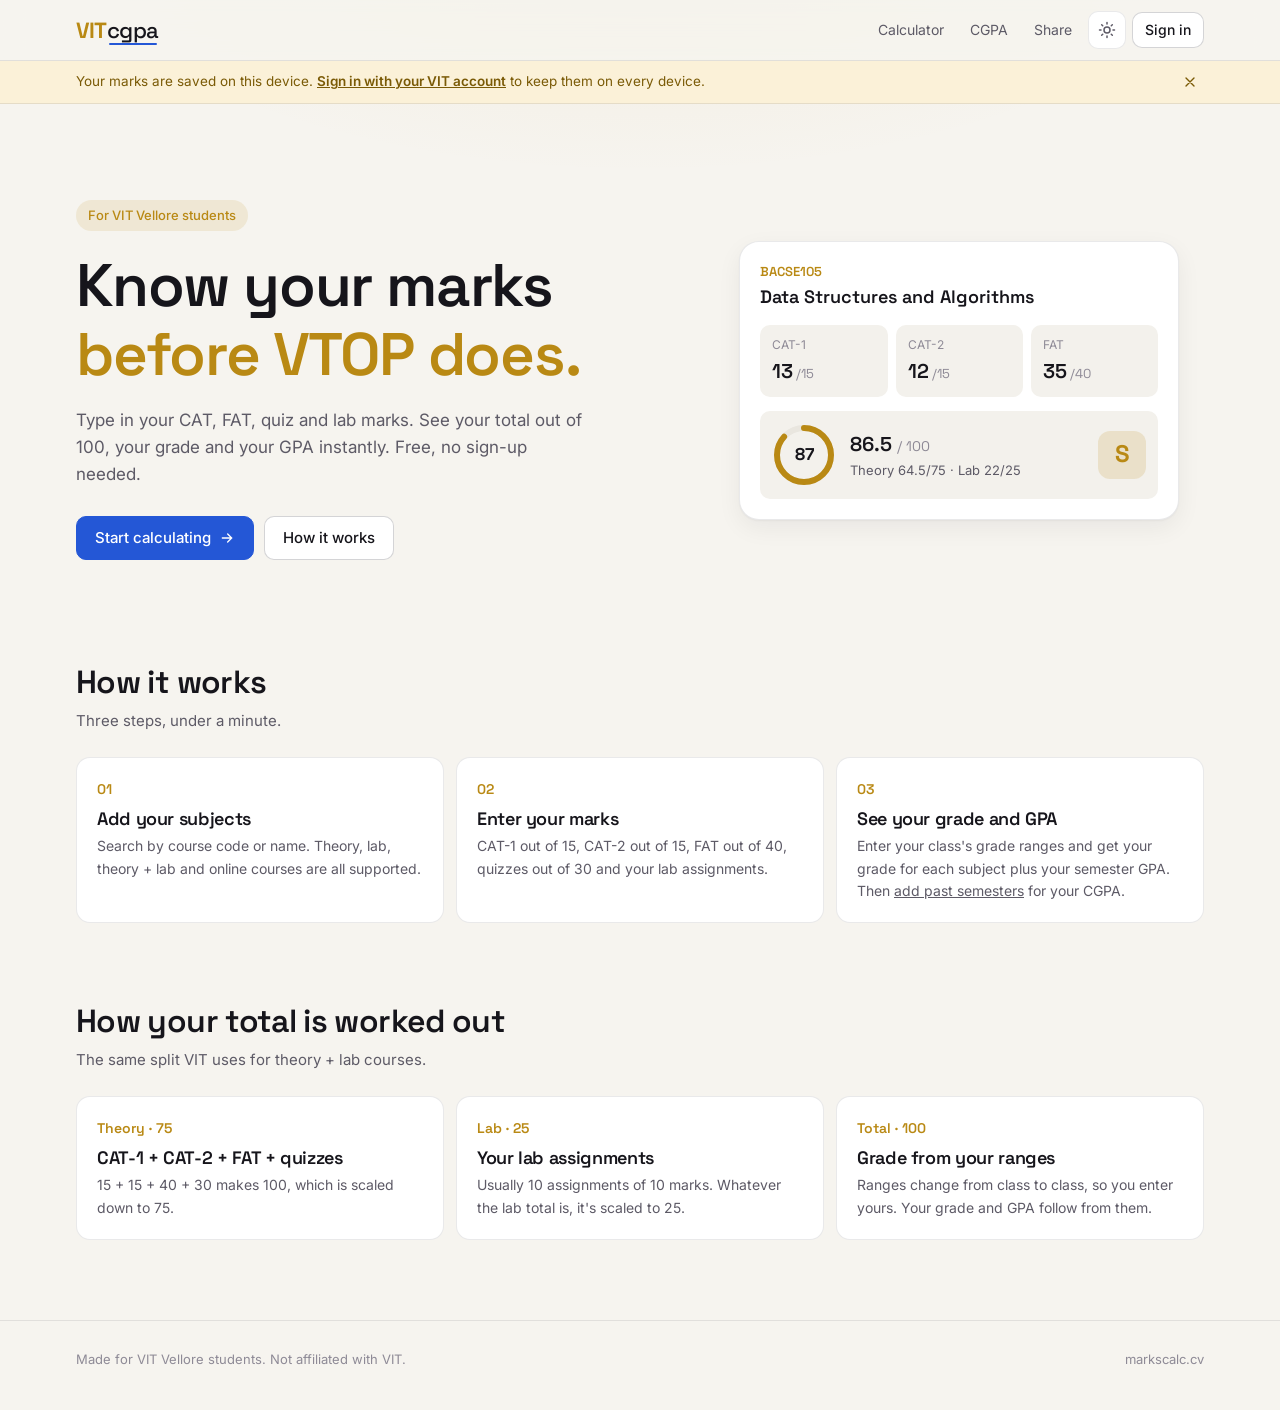
==== commit b7a83786: "Use markscalc.cv as the site address on share cards, QR code and footer Co-Authored-By: Claude Opus " ====
--- a/index.html
+++ b/index.html
@@ -48,7 +48,6 @@
           <svg viewBox="0 0 24 24" fill="none" stroke="currentColor" stroke-width="2" stroke-linecap="round"><path d="M5 12h14M13 6l6 6-6 6"/></svg></a>
         <a class="btn" href="#how">How it works</a>
       </div>
-      <p class="live" data-live hidden><i aria-hidden="true"></i><span><b data-live-count>0</b> <span data-live-word>marks</span> calculated so far</span></p>
     </div>
     <div class="demo" aria-hidden="true">
       <div style="font-family:var(--font-display);font-weight:600;font-size:13px;color:var(--gold)">BACSE105</div>
@@ -91,26 +90,6 @@
   </section>
 </main>
 
-<footer class="footer"><div class="wrap"><span>Made for VIT Vellore students. Not affiliated with VIT.</span><span>vitcgpacalc.vercel.app</span></div></footer>
-<script>
-// live "marks calculated" counter; stays hidden if the server isn't reachable
-(function () {
-  const box = document.querySelector('[data-live]'), n = document.querySelector('[data-live-count]');
-  let shown = -1;
-  async function get(first) {
-    if (document.hidden && first !== true) return;
-    try {
-      const r = await fetch('api/counter');
-      if (!r.ok) return;
-      const c = (await r.json()).count;
-      if (!(c > 0) || c === shown) return;
-      shown = c; n.textContent = c.toLocaleString('en-IN'); document.querySelector('[data-live-word]').textContent = c === 1 ? 'mark' : 'marks'; box.hidden = false;
-      n.classList.remove('bump'); void n.offsetWidth; n.classList.add('bump');
-    } catch (e) {}
-  }
-  get(true); setInterval(get, 20000);
-  document.addEventListener('visibilitychange', get);
-})();
-</script>
+<footer class="footer"><div class="wrap"><span>Made for VIT Vellore students. Not affiliated with VIT.</span><span>markscalc.cv</span></div></footer>
 </body>
 </html>
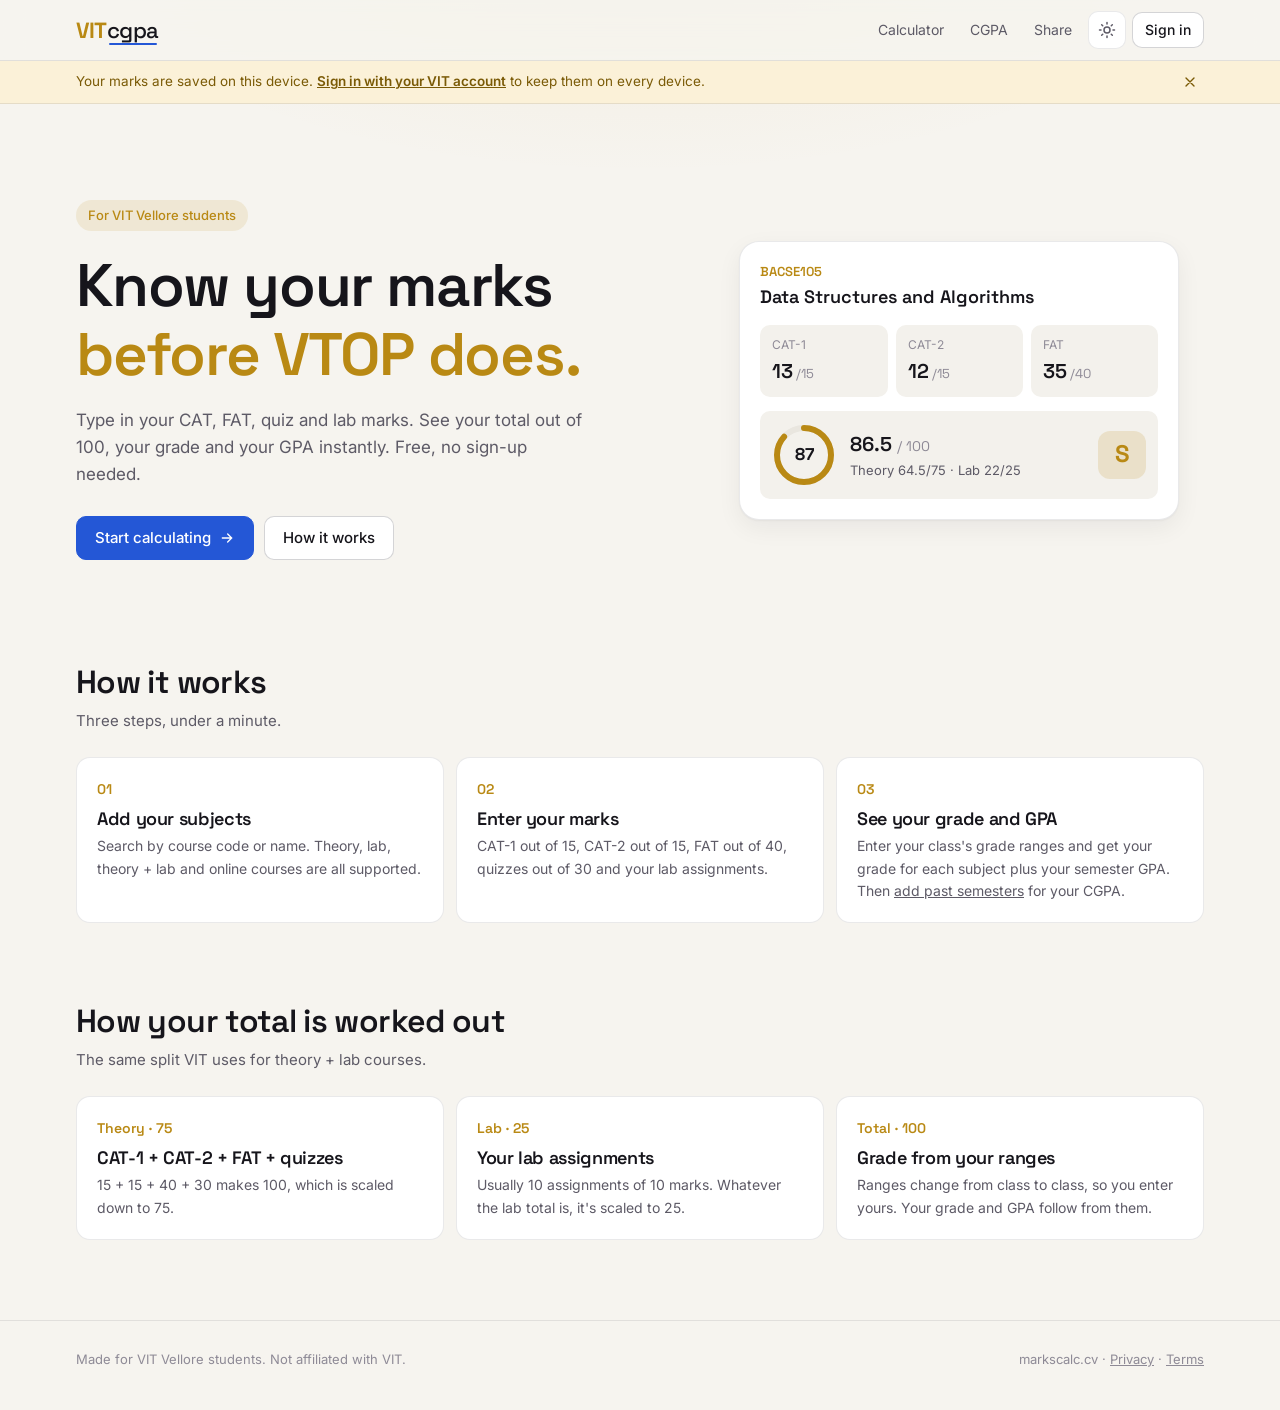
==== commit 4335d69f: "Add privacy policy and terms pages for Google sign-in publishing Co-Authored-By: Claude Opus 5.5 <no" ====
--- a/index.html
+++ b/index.html
@@ -90,6 +90,6 @@
   </section>
 </main>
 
-<footer class="footer"><div class="wrap"><span>Made for VIT Vellore students. Not affiliated with VIT.</span><span>markscalc.cv</span></div></footer>
+<footer class="footer"><div class="wrap"><span>Made for VIT Vellore students. Not affiliated with VIT.</span><span>markscalc.cv · <a href="privacy">Privacy</a> · <a href="terms">Terms</a></span></div></footer>
 </body>
 </html>
--- a/css/style.css
+++ b/css/style.css
@@ -527,3 +527,10 @@
   .top .btn-sm { padding: 0 10px; }
   .top .icon-btn { width: 34px; height: 34px; }
 }
+
+/* privacy and terms */
+.legal { max-width: 760px; padding-bottom: 40px; }
+.legal h2 { font-size: 18px; margin: 22px 0 6px; }
+.legal h2:first-child { margin-top: 0; }
+.legal p { color: var(--text-2); margin: 0 0 10px; line-height: 1.6; }
+.legal a, .footer a { color: inherit; text-decoration: underline; }
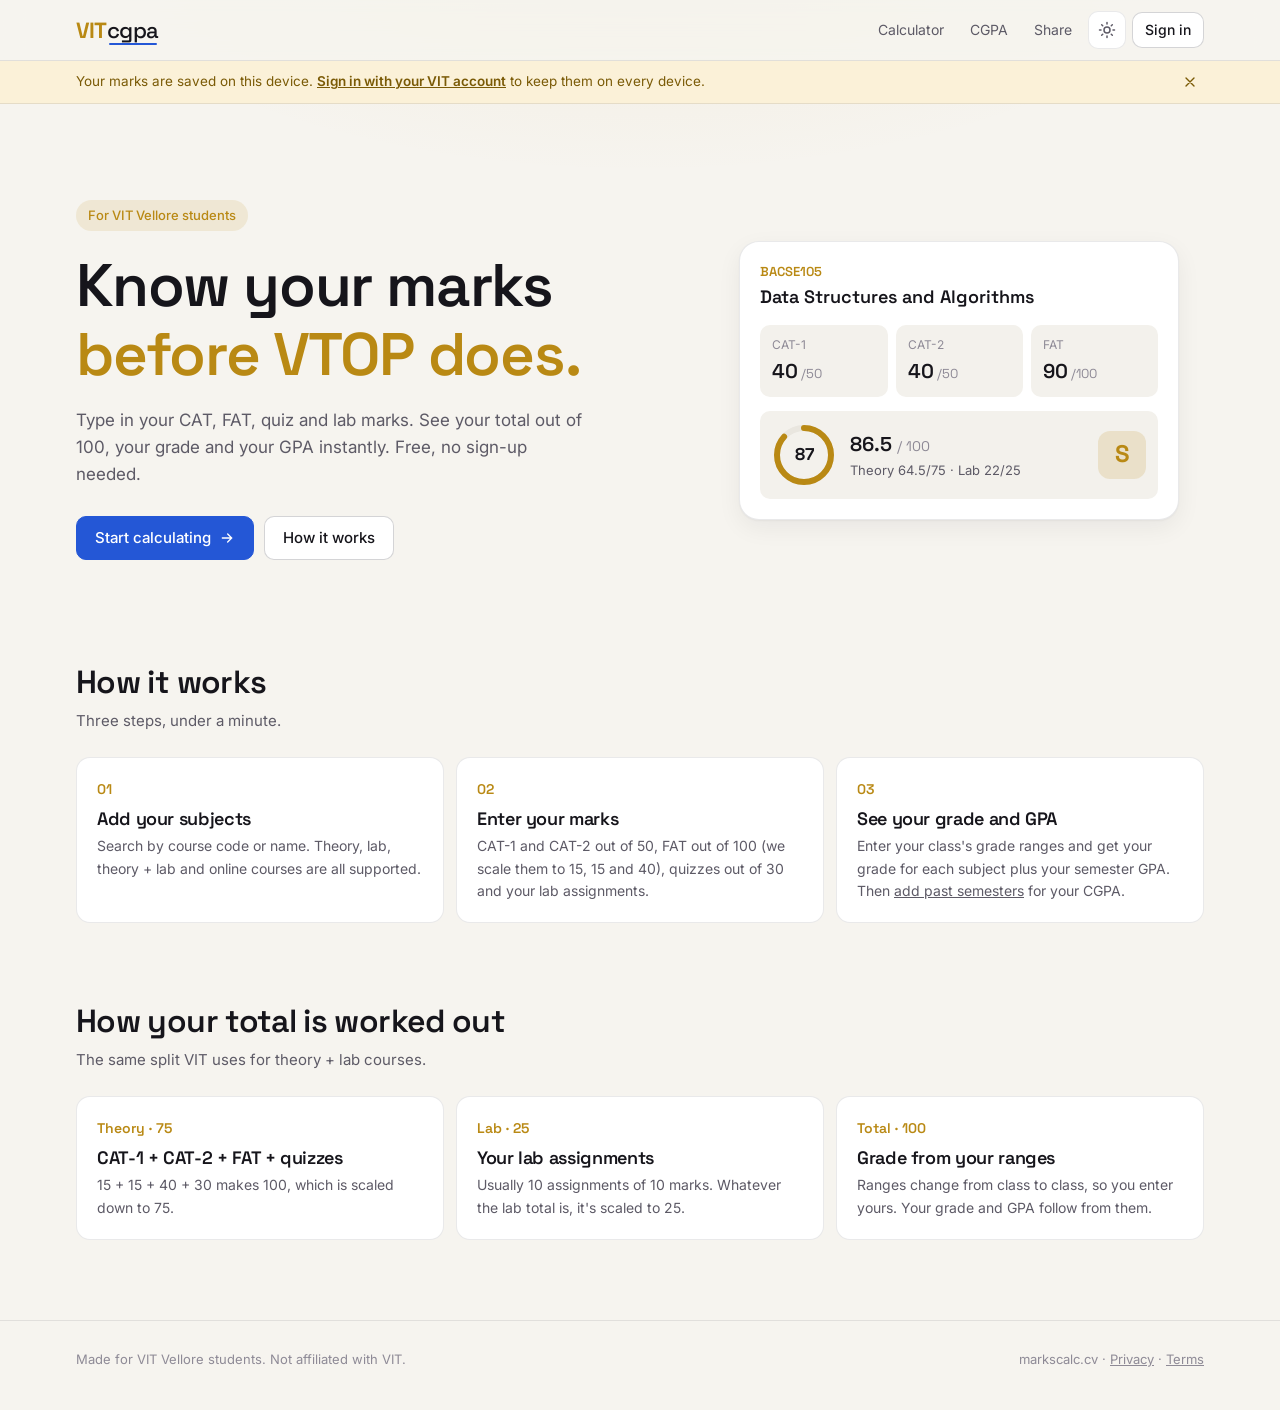
==== commit ed6da09d: "Enter CAT out of 50 and FAT out of 100, show the scaled /15 and /40 underneath Older saves holding C" ====
--- a/index.html
+++ b/index.html
@@ -53,9 +53,9 @@
       <div style="font-family:var(--font-display);font-weight:600;font-size:13px;color:var(--gold)">BACSE105</div>
       <div style="font-family:var(--font-display);font-weight:600;font-size:18px">Data Structures and Algorithms</div>
       <div class="demo-row">
-        <div class="demo-cell"><small>CAT-1</small><b>13<i> /15</i></b></div>
-        <div class="demo-cell"><small>CAT-2</small><b>12<i> /15</i></b></div>
-        <div class="demo-cell"><small>FAT</small><b>35<i> /40</i></b></div>
+        <div class="demo-cell"><small>CAT-1</small><b>40<i> /50</i></b></div>
+        <div class="demo-cell"><small>CAT-2</small><b>40<i> /50</i></b></div>
+        <div class="demo-cell"><small>FAT</small><b>90<i> /100</i></b></div>
       </div>
       <div class="result-row">
         <div class="ring" style="--ring:var(--g-S)"><svg viewBox="0 0 64 64"><circle class="track" cx="32" cy="32" r="27"/><circle class="bar" cx="32" cy="32" r="27" stroke-dasharray="169.65" stroke-dashoffset="22.9"/></svg><b>87</b></div>
@@ -72,7 +72,7 @@
     </div>
     <div class="steps">
       <div class="step"><div class="num">01</div><h3>Add your subjects</h3><p>Search by course code or name. Theory, lab, theory + lab and online courses are all supported.</p></div>
-      <div class="step"><div class="num">02</div><h3>Enter your marks</h3><p>CAT-1 out of 15, CAT-2 out of 15, FAT out of 40, quizzes out of 30 and your lab assignments.</p></div>
+      <div class="step"><div class="num">02</div><h3>Enter your marks</h3><p>CAT-1 and CAT-2 out of 50, FAT out of 100 (we scale them to 15, 15 and 40), quizzes out of 30 and your lab assignments.</p></div>
       <div class="step"><div class="num">03</div><h3>See your grade and GPA</h3><p>Enter your class's grade ranges and get your grade for each subject plus your semester GPA. Then <a href="cgpa">add past semesters</a> for your CGPA.</p></div>
     </div>
   </section>
--- a/css/style.css
+++ b/css/style.css
@@ -534,3 +534,9 @@
 .legal h2:first-child { margin-top: 0; }
 .legal p { color: var(--text-2); margin: 0 0 10px; line-height: 1.6; }
 .legal a, .footer a { color: inherit; text-decoration: underline; }
+
+/* Google's button frame is light; matching its color scheme stops the browser painting a white box behind it in dark mode */
+#gbtn iframe { color-scheme: light; }
+
+/* CAT /50 and FAT /100 shown as their scaled share of theory */
+.mark .conv { font-size: 11.5px; color: var(--text-3); min-height: 1em; }
